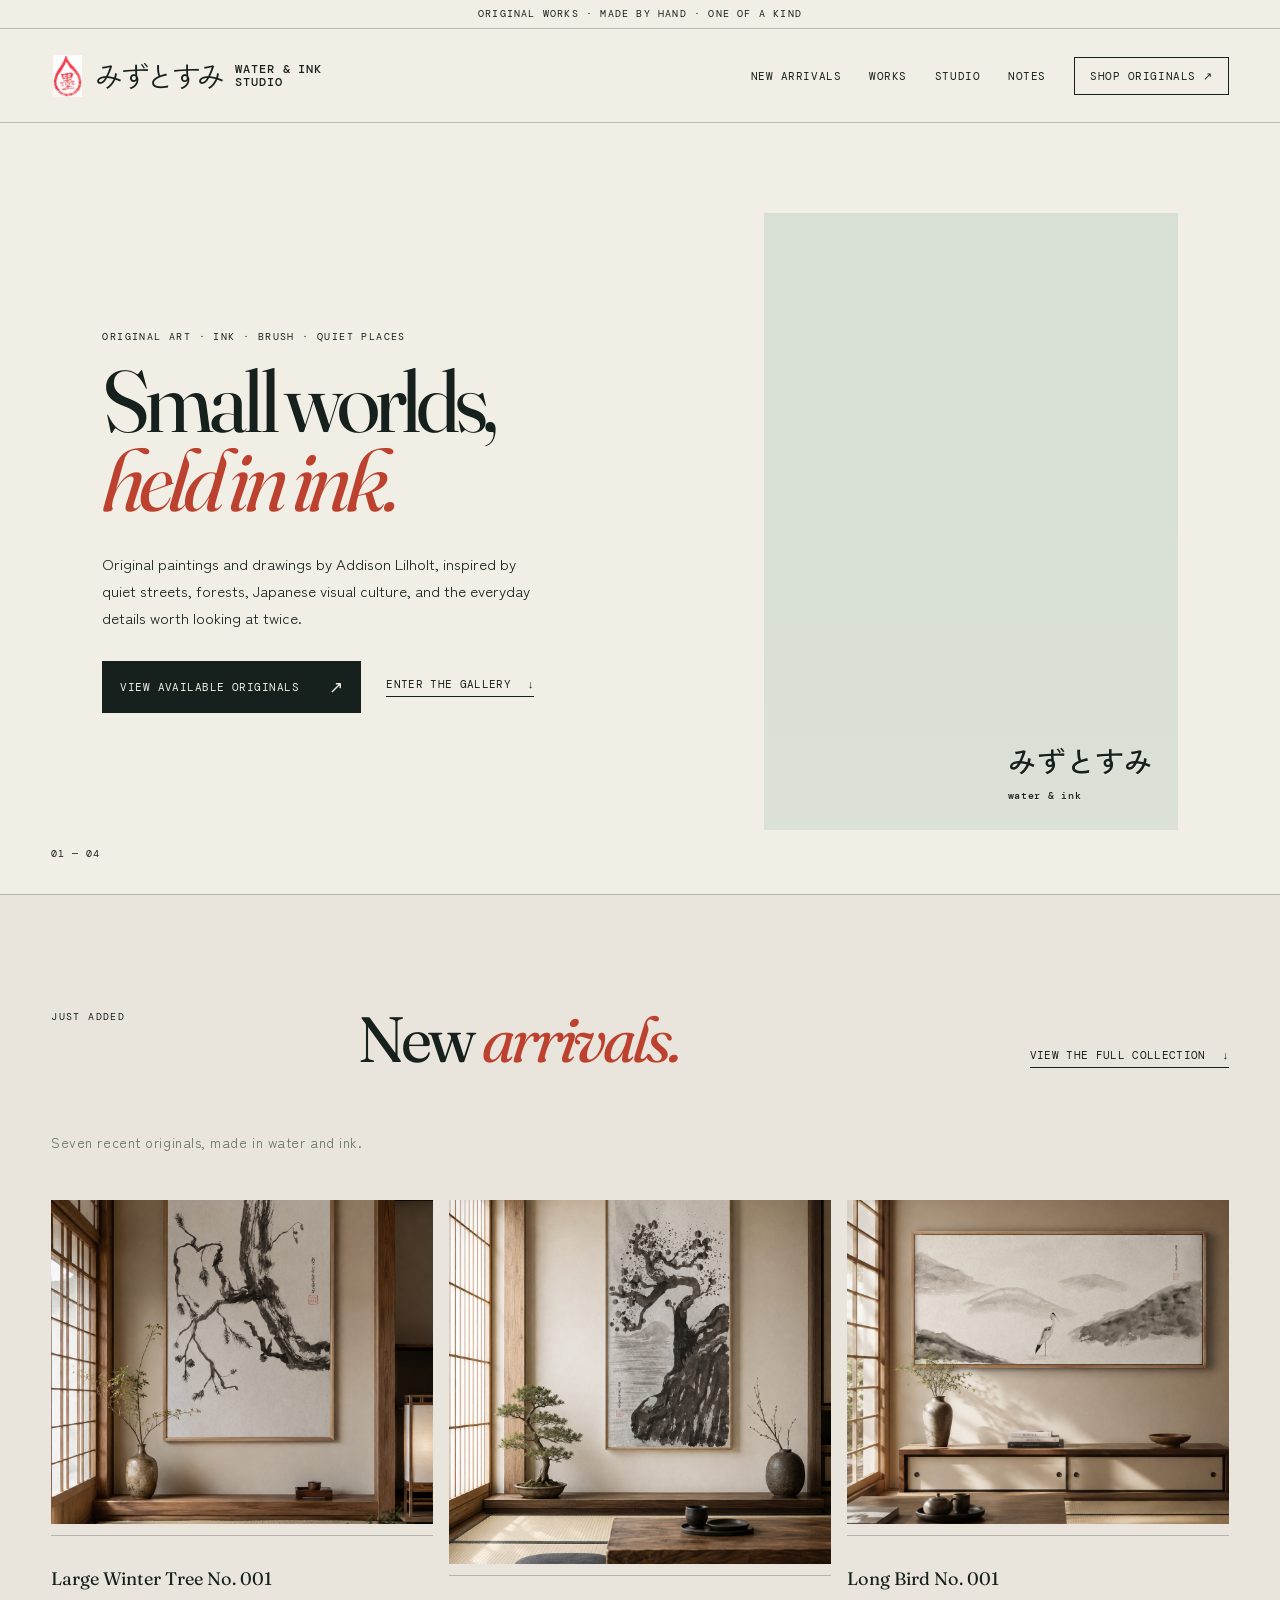
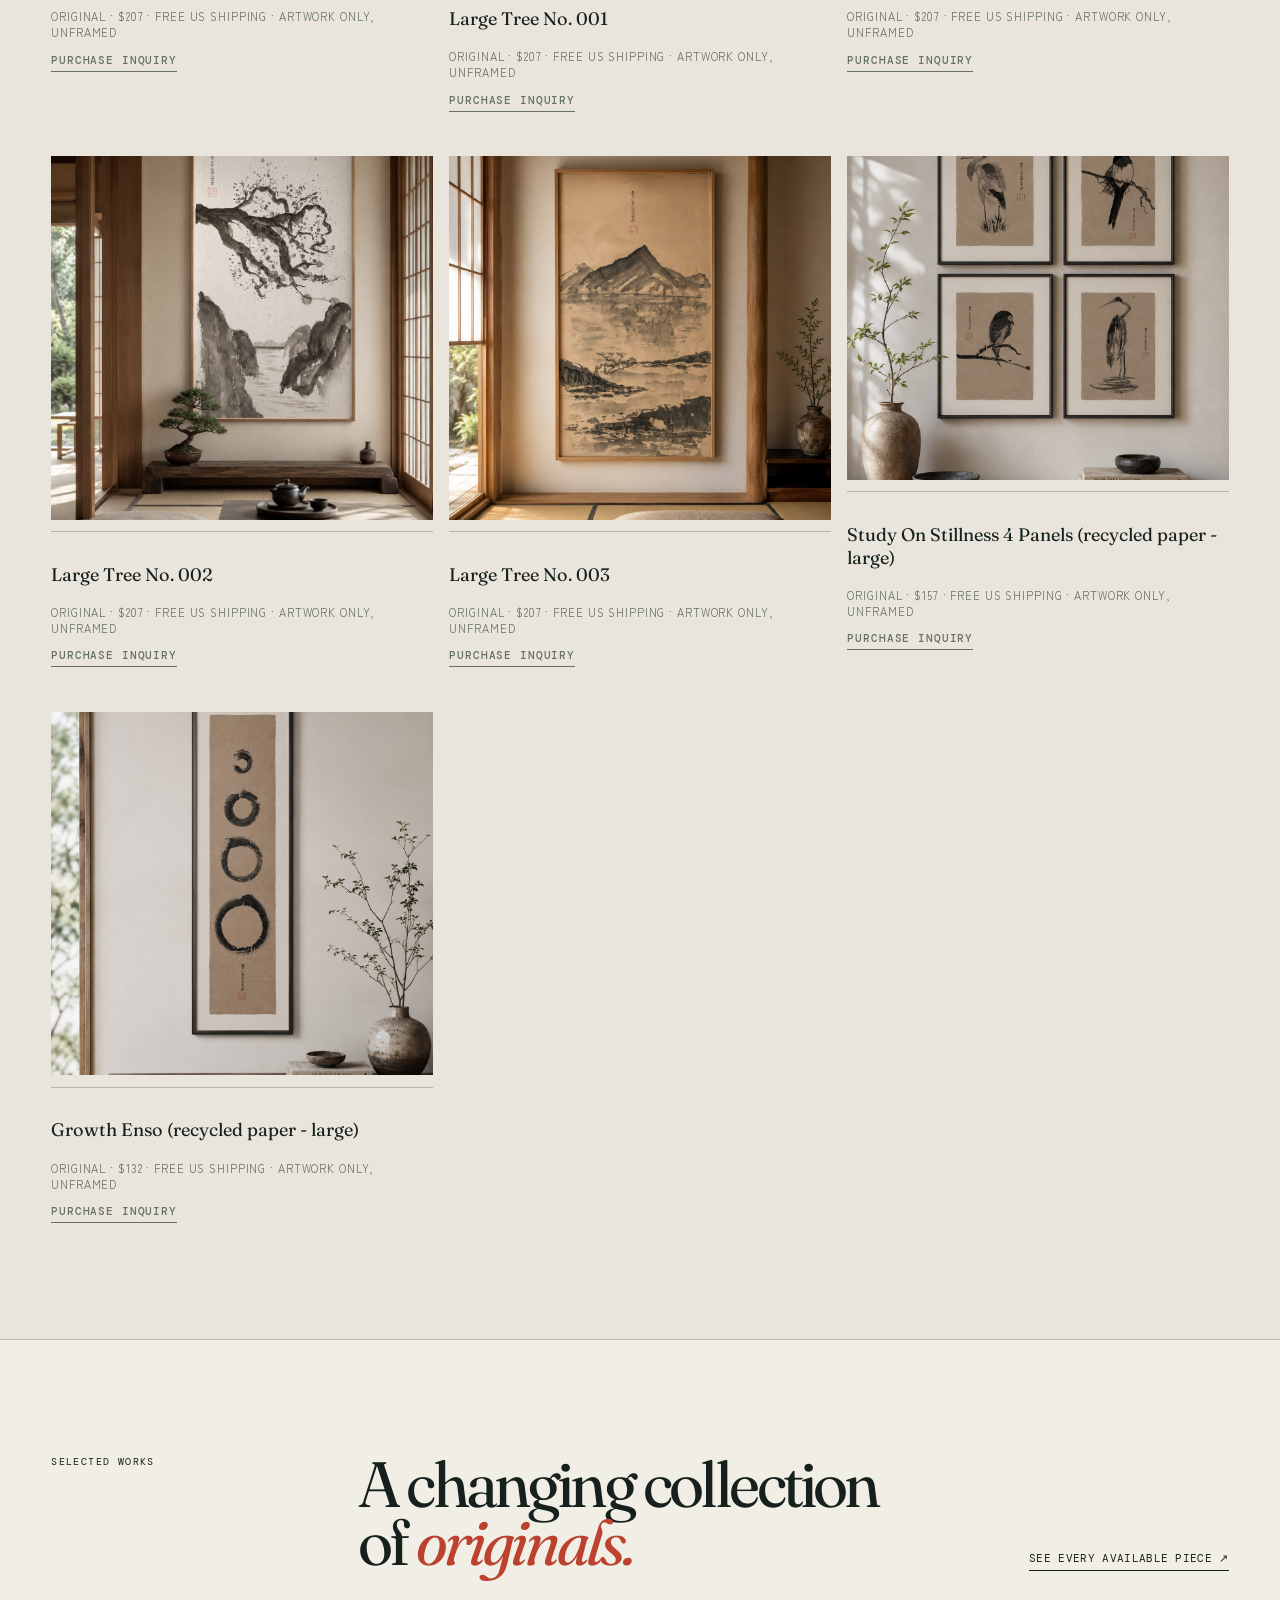
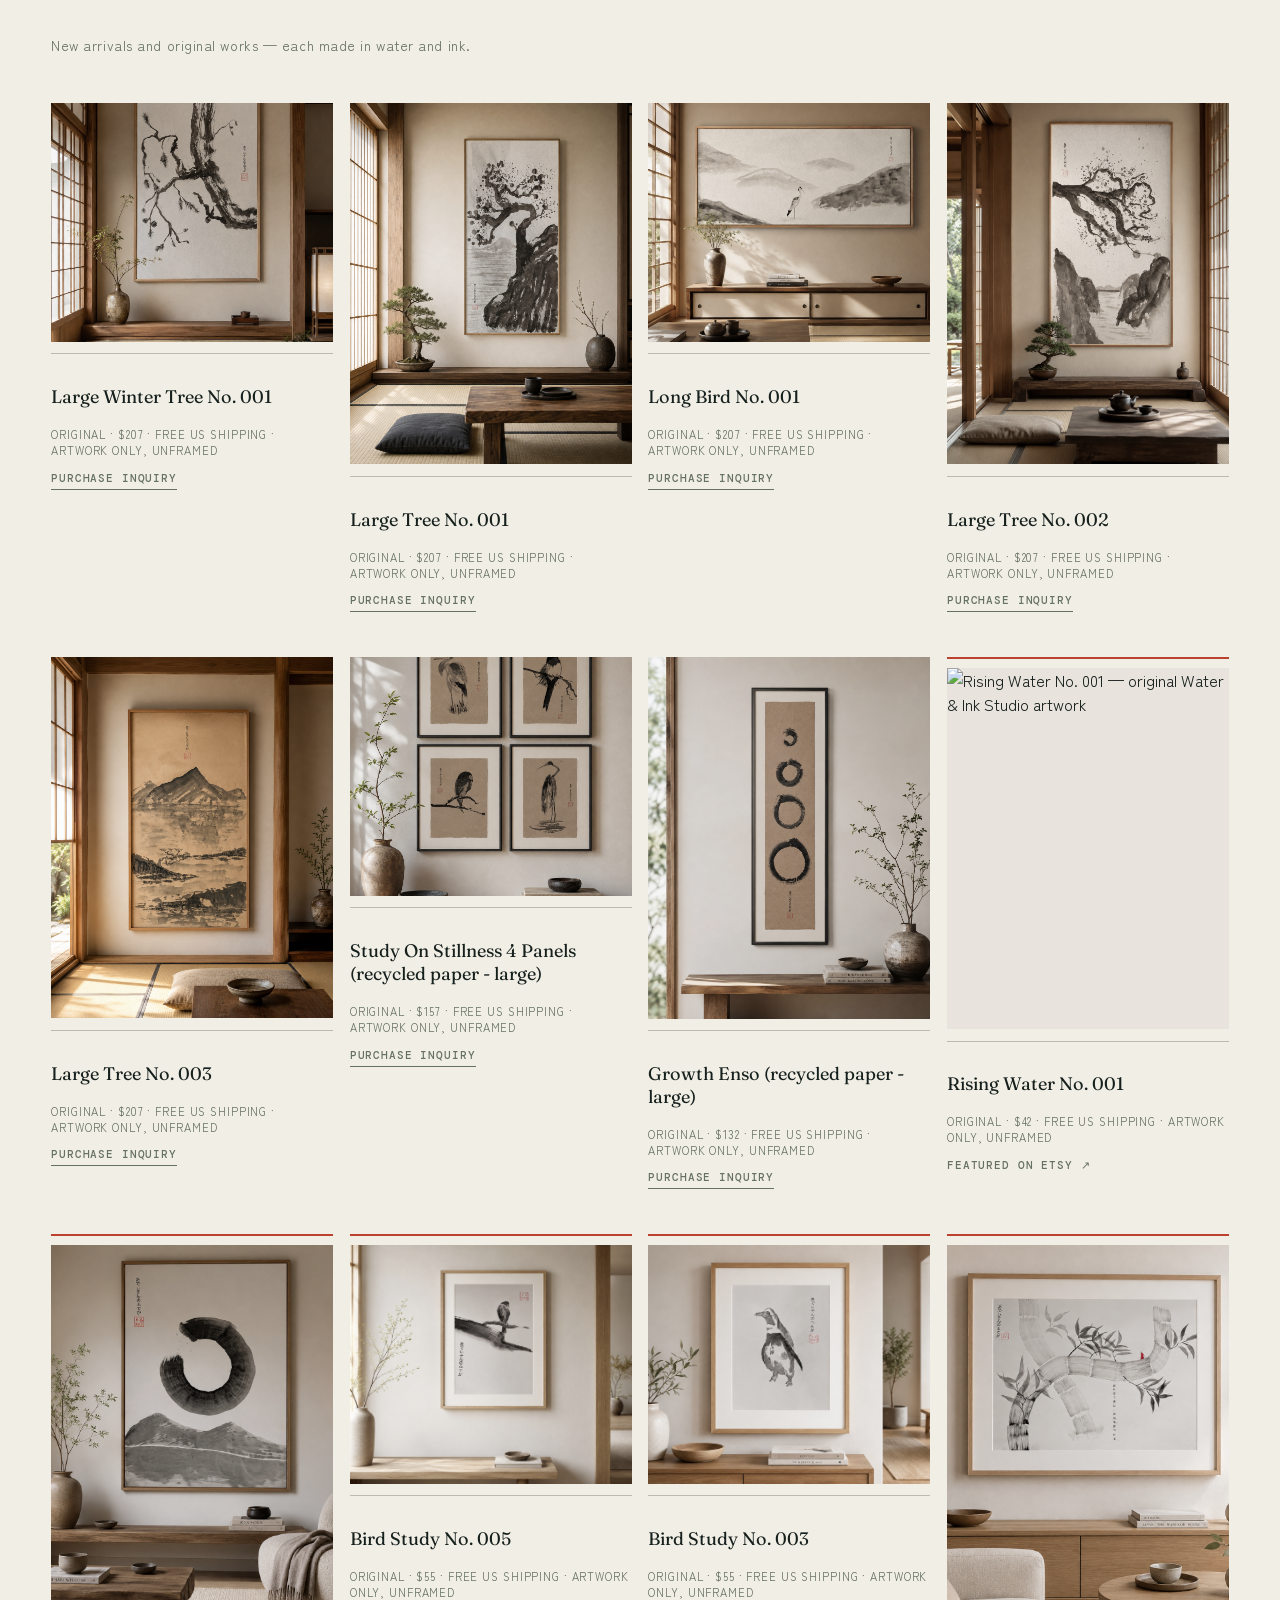
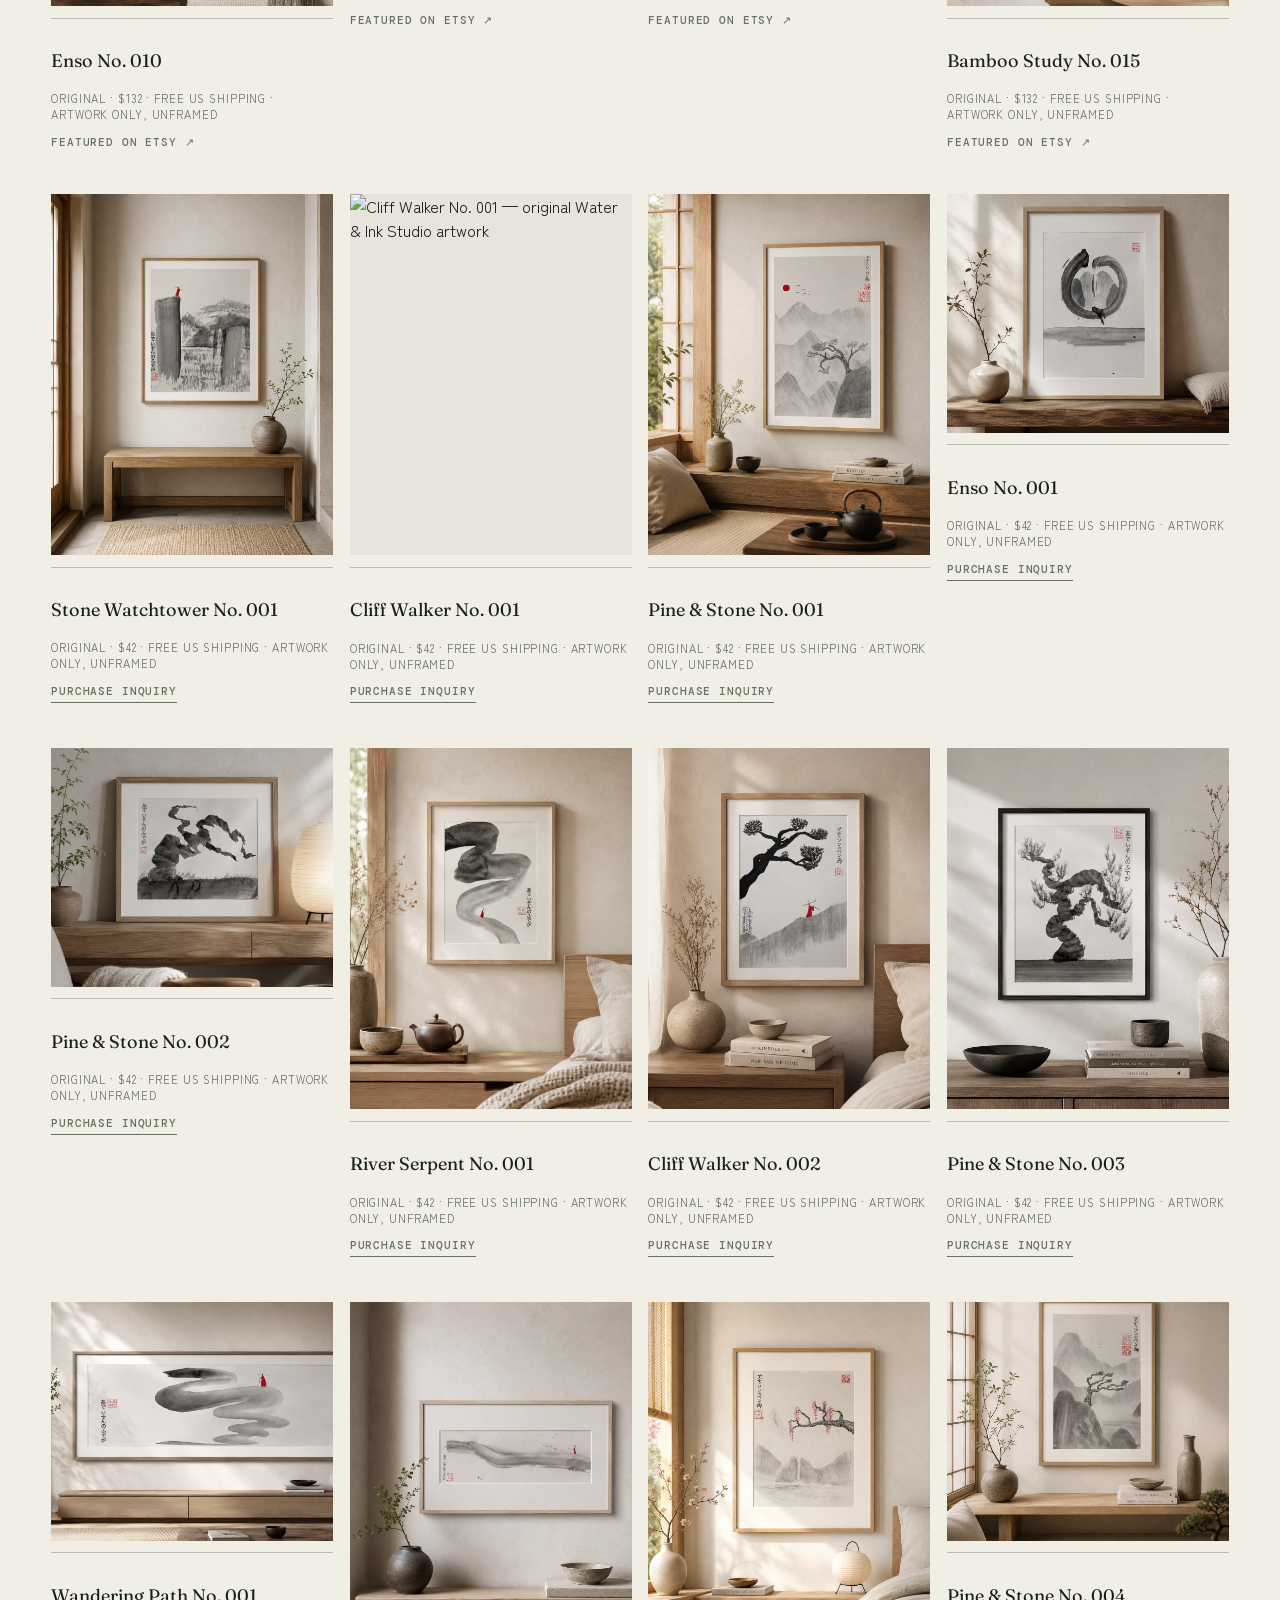
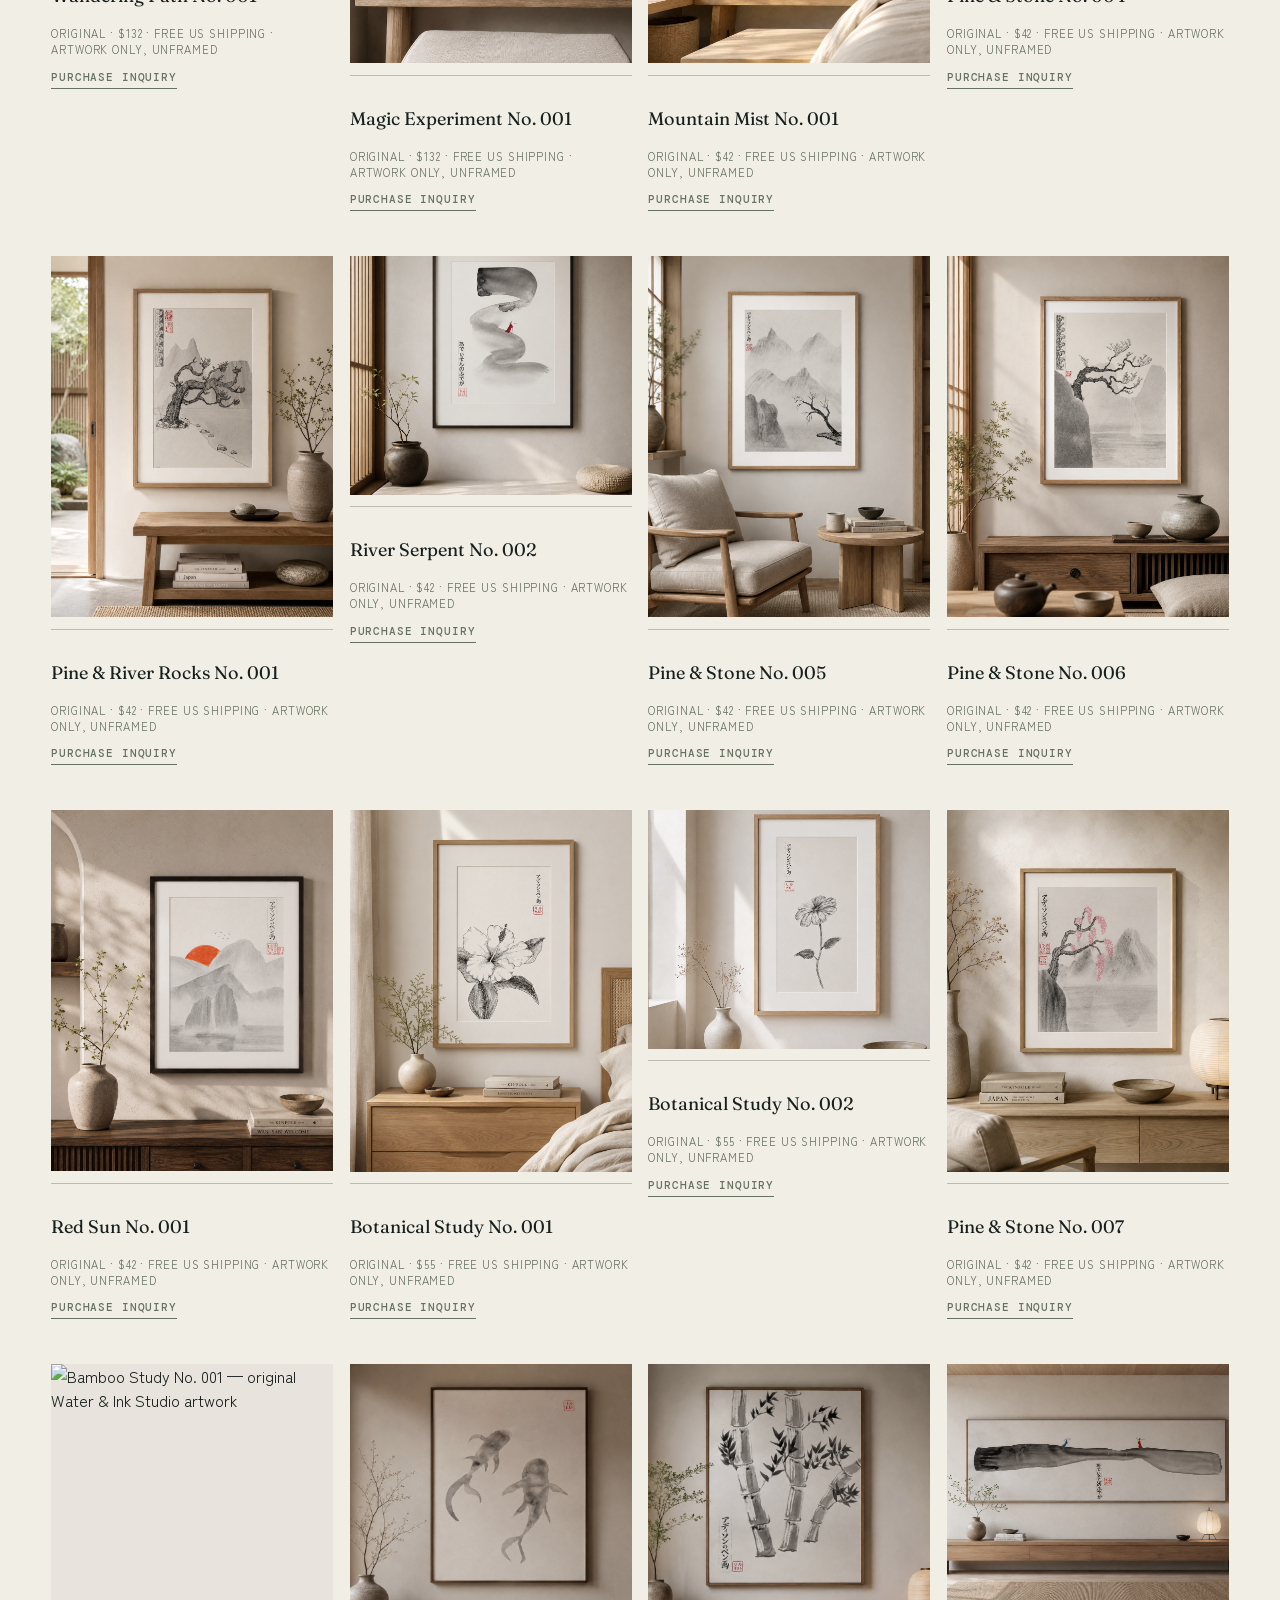
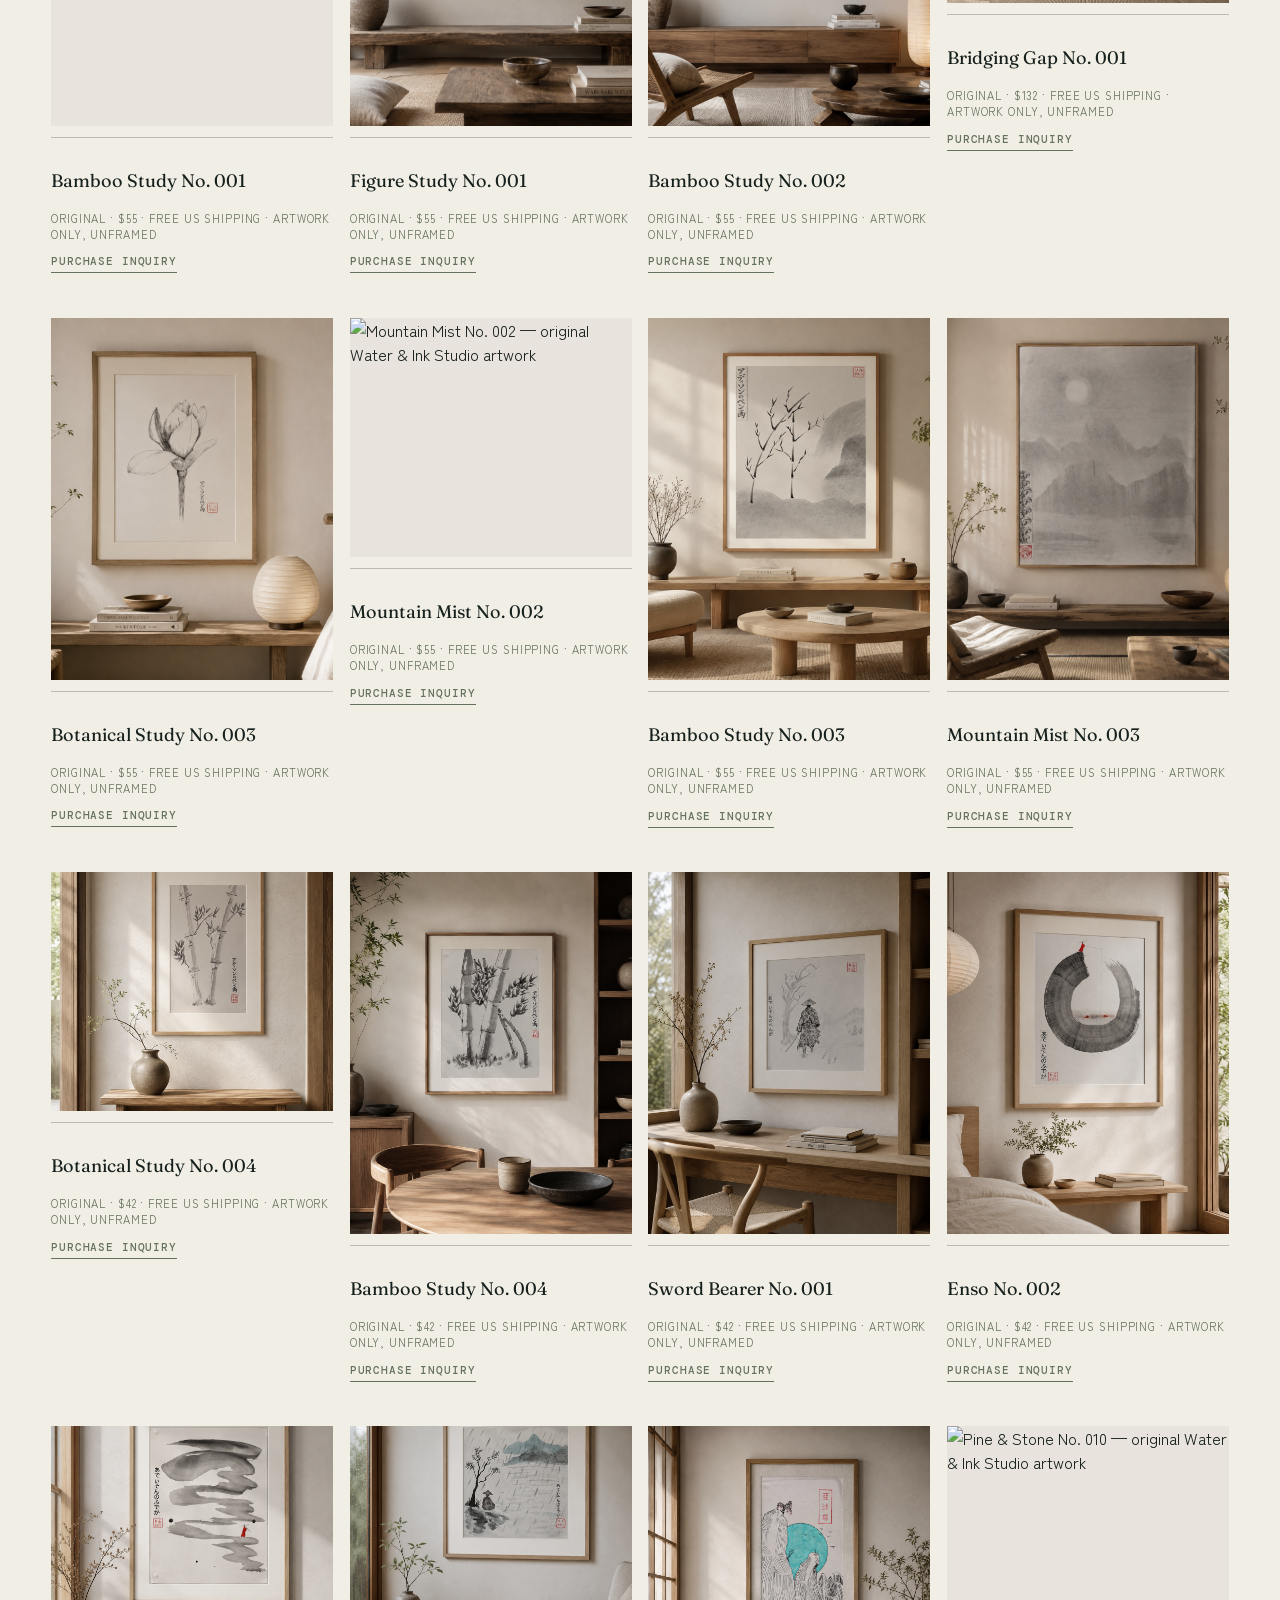
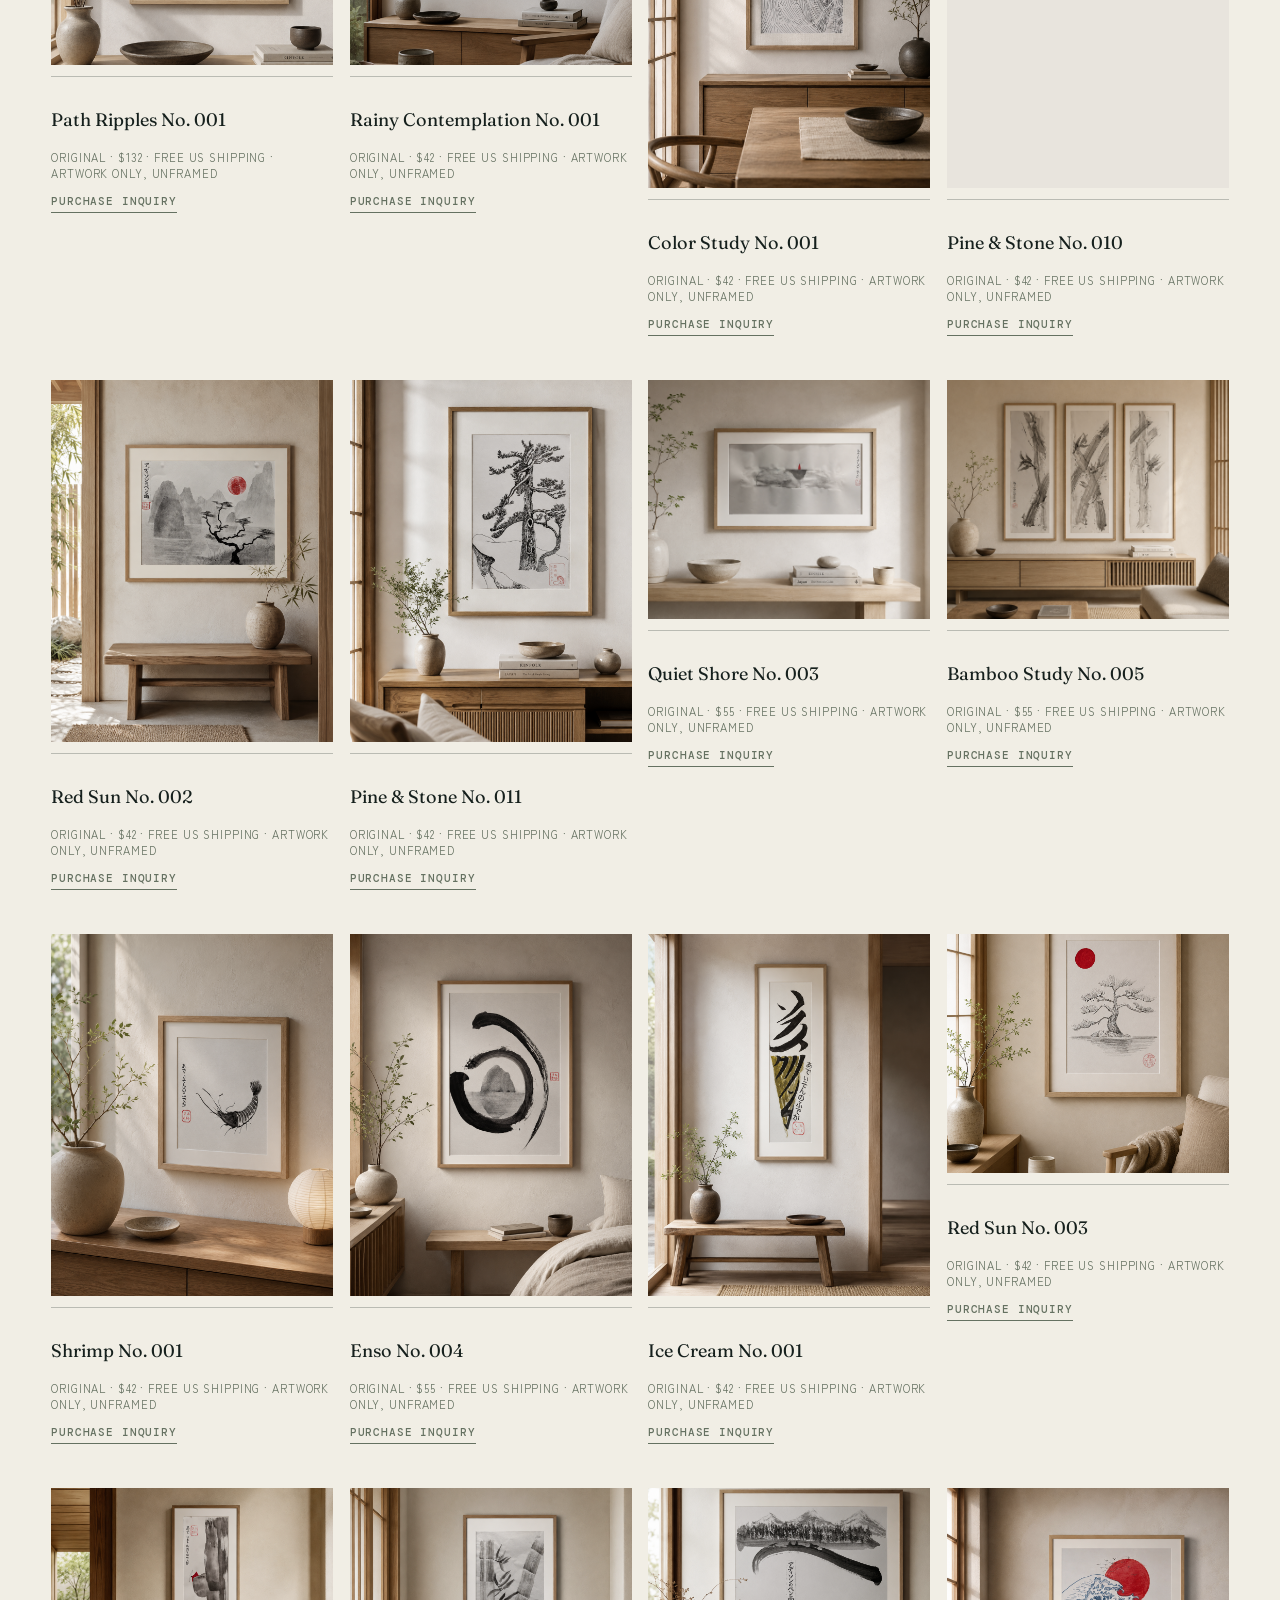
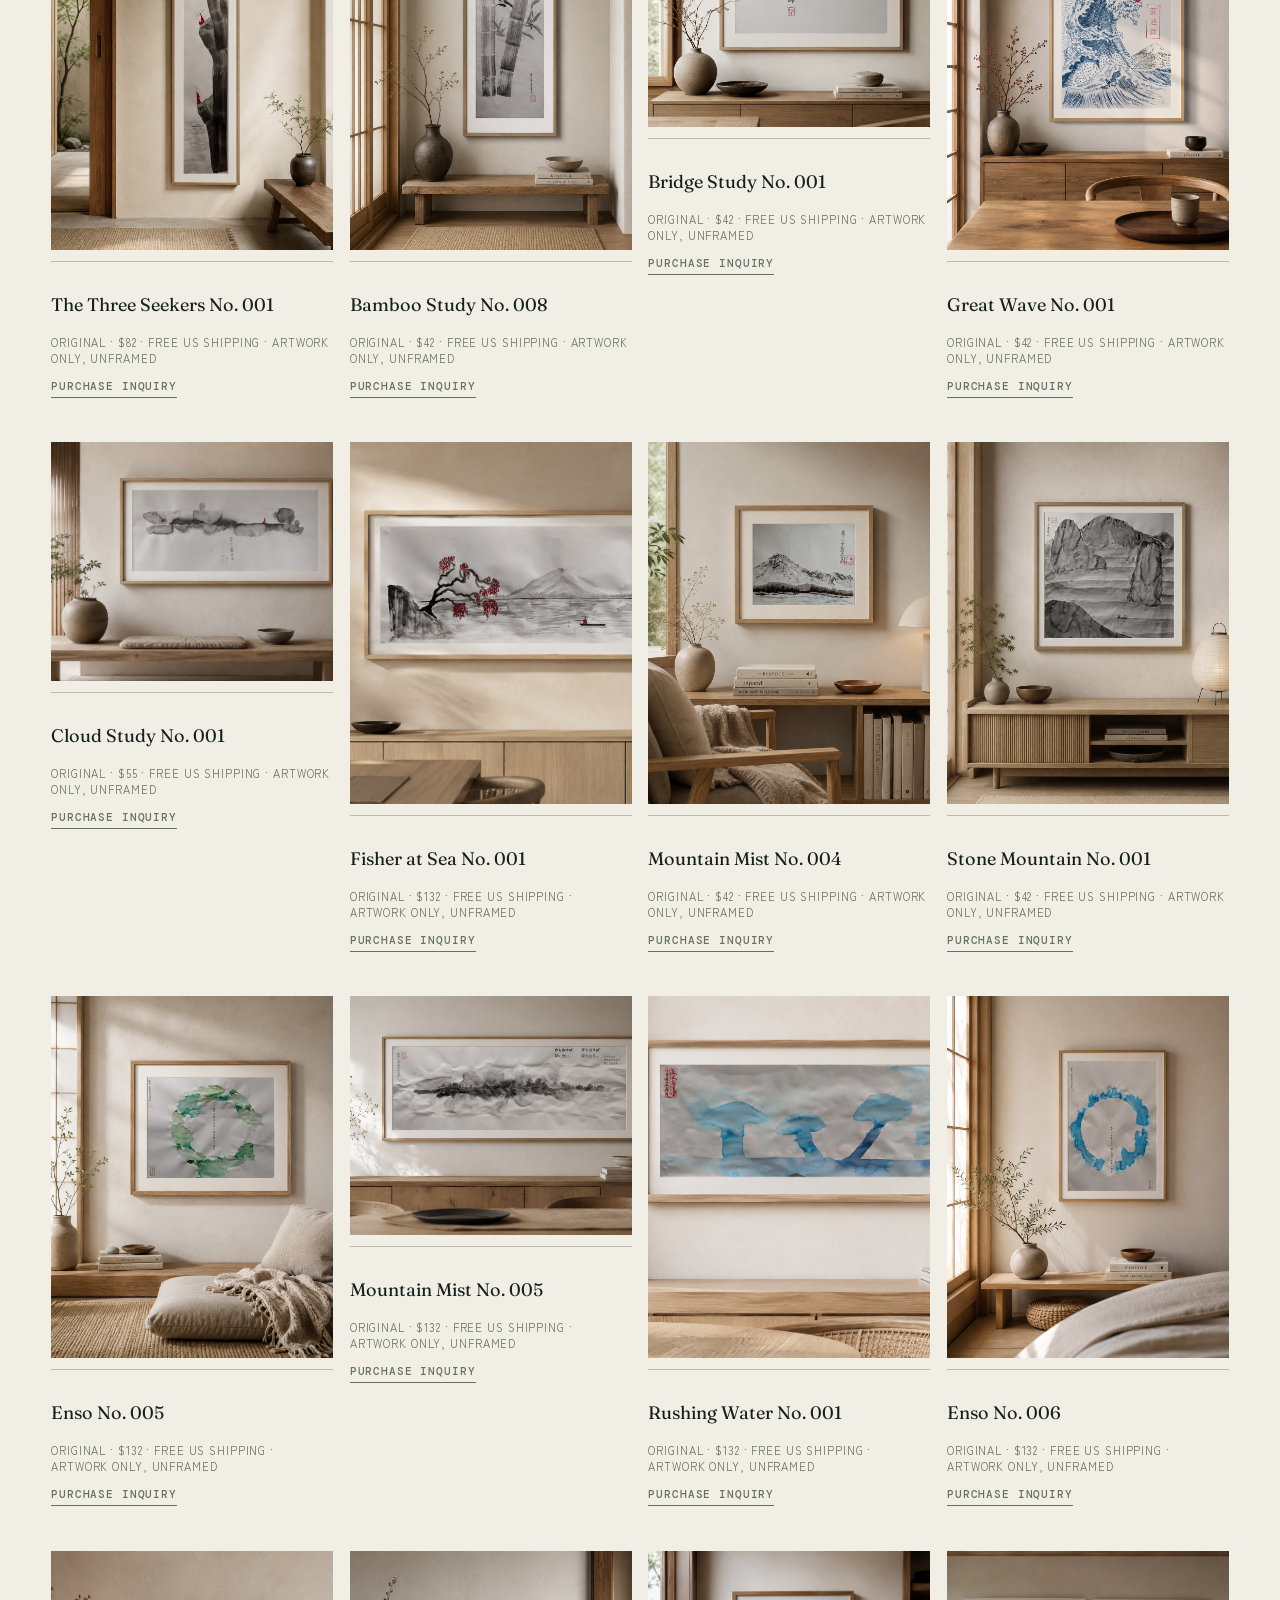
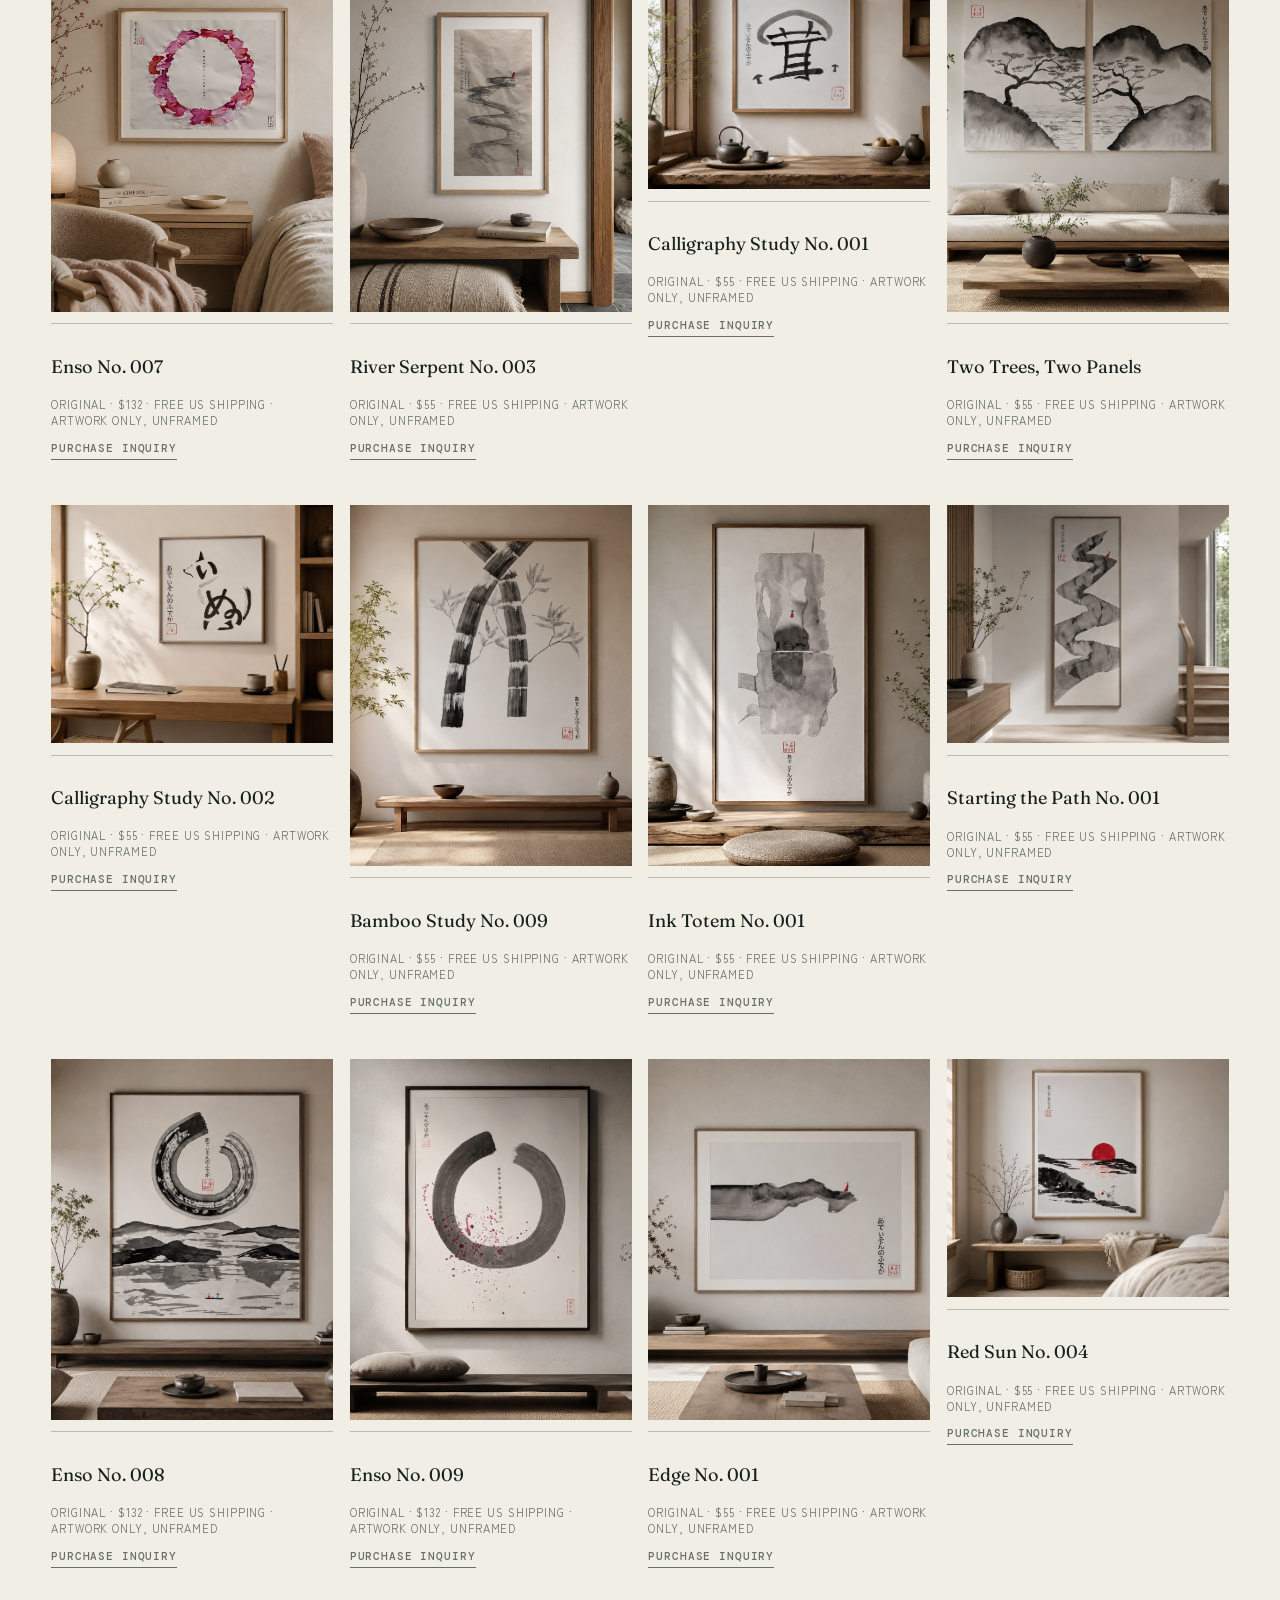
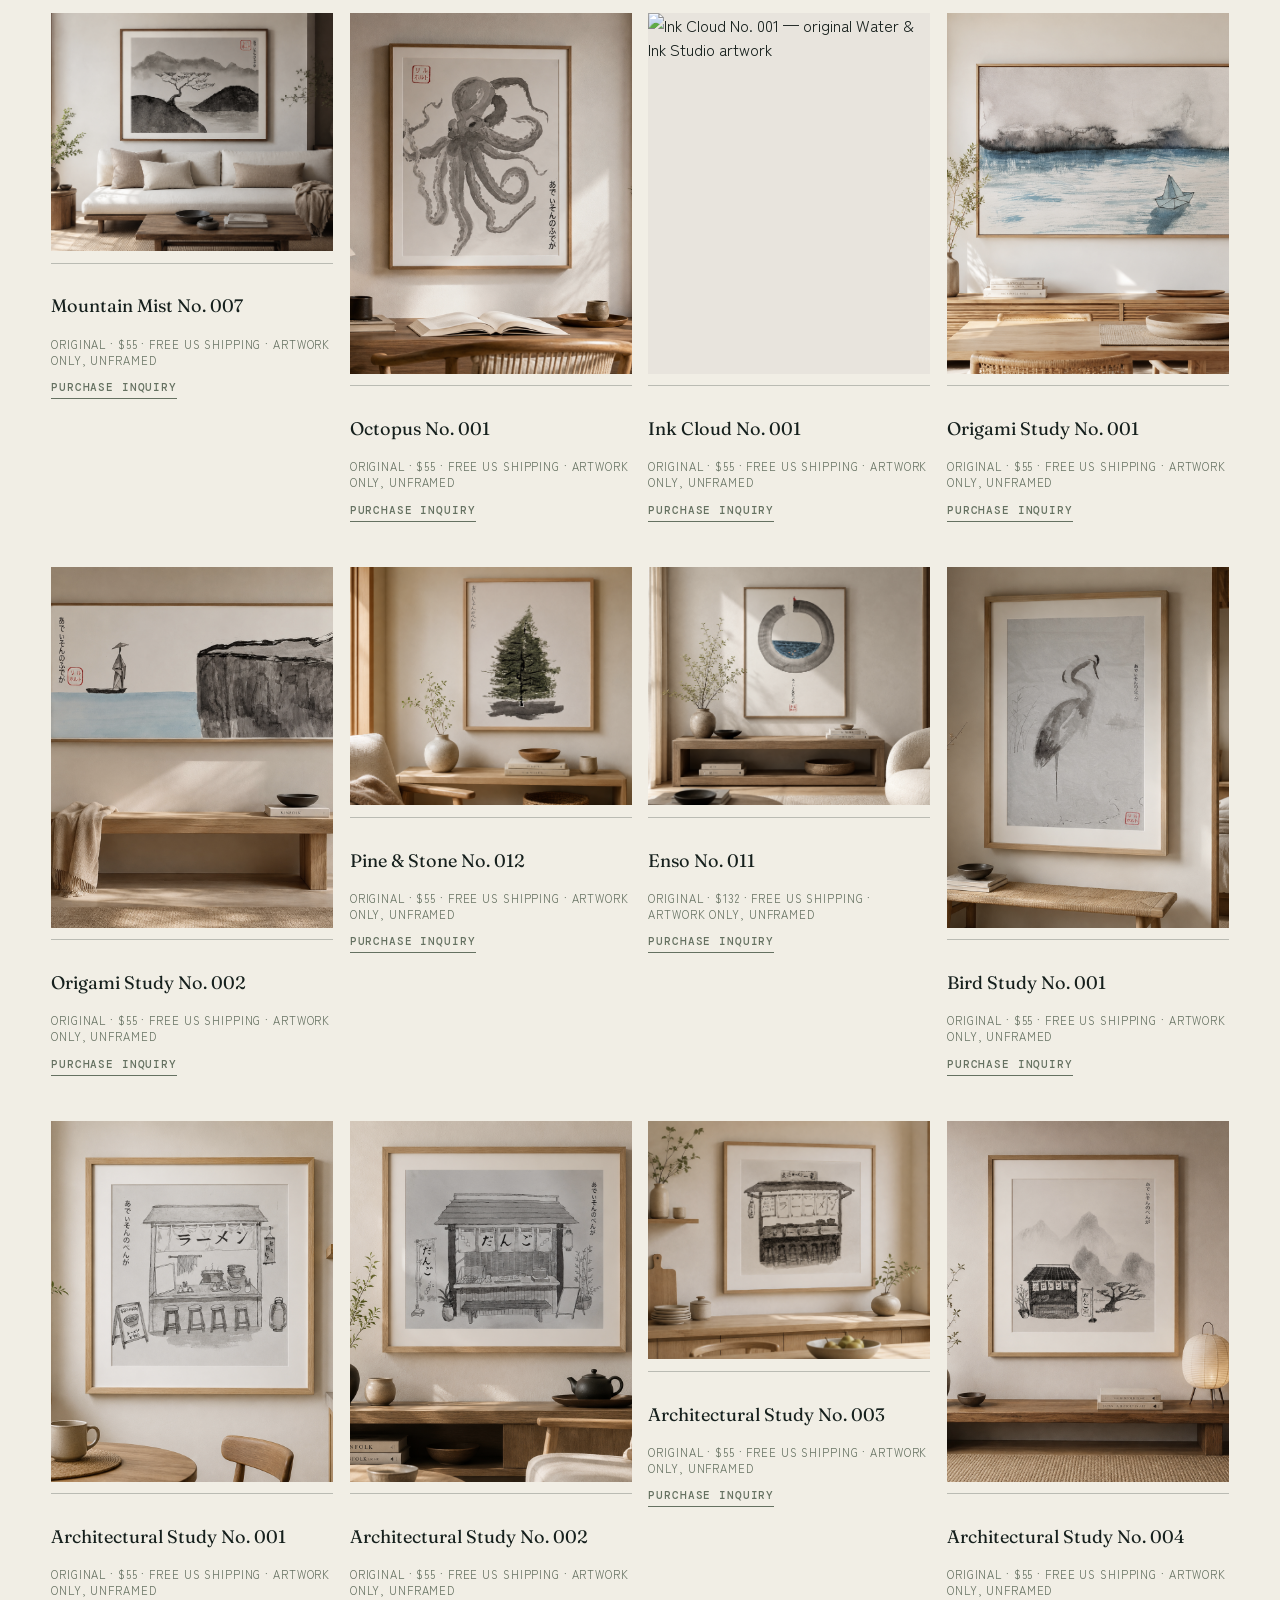
==== index.html @ 98208935 "Animate hero artwork and add header seal" ====
<!doctype html>
<html lang="en">
  <head>
    <meta charset="UTF-8" />
    <meta name="viewport" content="width=device-width, initial-scale=1.0" />
    <meta name="description" content="Water & Ink Studio — original ink, brush, watercolor, and pen artwork by Addison Lilholt. Join Studio Notes for first access to new originals and print drops." />
    <link rel="canonical" href="https://waterandinkstudio.netlify.app/" />
    <meta property="og:type" content="website" />
    <meta property="og:site_name" content="Water & Ink Studio" />
    <meta property="og:title" content="Water & Ink Studio — Small worlds, held in ink." />
    <meta property="og:description" content="Original paintings and drawings by Addison Lilholt. Join Studio Notes for first access to new work." />
    <meta property="og:image" content="https://waterandinkstudio.netlify.app/assets/gallery/water-and-ink-mark.png" />
    <meta property="og:url" content="https://waterandinkstudio.netlify.app/" />
    <meta name="twitter:card" content="summary_large_image" />
    <title>Water & Ink Studio — みずとすみ</title>
    <link rel="preconnect" href="https://fonts.googleapis.com" />
    <link rel="preconnect" href="https://fonts.gstatic.com" crossorigin />
    <link href="https://fonts.googleapis.com/css2?family=DM+Mono:wght@400;500&family=Fraunces:opsz,wght@9..144,400;9..144,500&family=Zen+Kaku+Gothic+New:wght@400;500&display=swap" rel="stylesheet" />
    <link rel="stylesheet" href="styles.css?v=4" />
    <script type="application/ld+json">
      {"@context":"https://schema.org","@type":"VisualArtsOrganization","name":"Water & Ink Studio","url":"https://waterandinkstudio.netlify.app/","description":"Original ink, brush, watercolor, and pen artwork by Addison Lilholt.","sameAs":["https://www.etsy.com/shop/WATERandINKSTUDIOArt","https://chicken-of-the-woods.printify.me"]}
    </script>
  </head>
  <body>
    <div class="topline">Original works · Made by hand · One of a kind</div>
    <header class="site-header">
      <a class="wordmark" href="#top" aria-label="Water & Ink Studio home">
        <img class="wordmark-seal" src="assets/gallery/water-and-ink-seal.png" alt="" />
        <span class="jp" lang="ja">みずとすみ</span>
        <span>WATER &amp; INK<br />STUDIO</span>
      </a>
      <button class="menu-toggle" aria-label="Open menu" aria-expanded="false">Menu</button>
      <nav aria-label="Main navigation">
        <a href="#new-arrivals">New arrivals</a>
        <a href="#works">Works</a>
        <a href="#about">Studio</a>
        <a href="#journal">Notes</a>
        <a class="nav-shop" href="https://www.etsy.com/shop/WATERandINKSTUDIOArt" target="_blank" rel="noreferrer">Shop originals ↗</a>
      </nav>
    </header>

    <main id="top">
      <section class="hero" aria-labelledby="hero-title">
        <div class="hero-copy">
          <p class="eyebrow">Original art · ink · brush · quiet places</p>
          <h1 id="hero-title">Small worlds,<br /><em>held in ink.</em></h1>
          <p class="intro">Original paintings and drawings by Addison Lilholt, inspired by quiet streets, forests, Japanese visual culture, and the everyday details worth looking at twice.</p>
          <div class="actions">
            <a class="button button-dark" href="https://www.etsy.com/shop/WATERandINKSTUDIOArt" target="_blank" rel="noreferrer">View available originals <span>↗</span></a>
            <a class="text-link" href="#works">Enter the gallery <span>↓</span></a>
          </div>
        </div>
        <div class="hero-art" aria-label="Original Water and Ink Studio artwork">
          <img class="hero-slide" src="assets/hero/hero-01.jpg" alt="Blue ink enso original" />
          <img class="hero-slide" src="assets/hero/hero-02.jpg" alt="Black ink enso original" />
          <img class="hero-slide" src="assets/hero/hero-03.jpg" alt="Black brush enso original" />
          <img class="hero-slide" src="assets/hero/hero-04.jpg" alt="Landscape enso original" />
          <img class="hero-slide" src="assets/hero/hero-05.jpg" alt="Blue ink enso original" />
          <img class="hero-slide" src="assets/gallery/water-and-ink-mark.png" alt="Water & Ink Studio red ink mark" />
          <p>みずとすみ<br /><span>water &amp; ink</span></p>
        </div>
        <p class="hero-index">01 — 04</p>
      </section>

      <section class="collection new-arrivals" id="new-arrivals" aria-labelledby="new-arrivals-title">
        <div class="section-heading"><p class="eyebrow">Just added</p><h2 id="new-arrivals-title">New <em>arrivals.</em></h2><a class="text-link" href="#works">View the full collection <span>↓</span></a></div>
        <div class="collection-note"><p>Seven recent originals, made in water and ink.</p></div>
        <div class="collection-grid" id="new-arrivals-grid" aria-label="New arrival artwork collection"></div>
      </section>

      <section class="collection" id="works" aria-labelledby="works-title">
        <div class="section-heading"><p class="eyebrow">Selected works</p><h2 id="works-title">A changing collection<br />of <em>originals.</em></h2><a class="text-link" href="https://www.etsy.com/shop/WATERandINKSTUDIOArt" target="_blank" rel="noreferrer">See every available piece ↗</a></div>
        <div class="collection-note"><p>New arrivals and original works — each made in water and ink.</p></div>
        <div class="collection-grid" id="collection-grid" aria-label="Original artwork collection"></div>
      </section>

      <dialog class="inquiry-dialog" id="inquiry-dialog" aria-labelledby="inquiry-title">
        <form class="inquiry-form" id="inquiry-form">
          <button class="dialog-close" type="button" onclick="this.closest('dialog').close()" aria-label="Close purchase inquiry">×</button>
          <p class="eyebrow">Original artwork</p>
          <h2 id="inquiry-title">Purchase inquiry</h2>
          <p class="inquiry-artwork" id="inquiry-artwork"></p>
          <input name="artwork" type="hidden" />
          <label>Name <input name="name" autocomplete="name" required /></label>
          <label>Email <input name="email" type="email" autocomplete="email" required /></label>
          <label>Message <textarea name="message" rows="5" placeholder="Tell me what you would like to know."></textarea></label>
          <button class="button button-dark" type="submit">Email inquiry <span>↗</span></button>
        </form>
      </dialog>

      <dialog class="artwork-dialog" id="artwork-dialog" aria-labelledby="artwork-preview-title">
        <button class="dialog-close" type="button" onclick="this.closest('dialog').close()" aria-label="Close artwork preview">×</button>
        <div class="artwork-dialog-grid">
          <div><img id="artwork-preview-image" alt="" /><div class="artwork-preview-thumbnails" id="artwork-preview-thumbnails"></div></div>
          <div class="artwork-dialog-copy">
            <p class="eyebrow">Original artwork</p>
            <h2 id="artwork-preview-title"></h2>
            <p id="artwork-preview-description"></p>
            <p class="artwork-preview-price" id="artwork-preview-price"></p>
            <div class="artwork-dialog-actions">
              <a class="button button-dark" id="artwork-preview-buy" href="#" target="_blank" rel="noreferrer" hidden>Buy now <span>↗</span></a>
              <button class="button button-light" id="artwork-preview-inquiry" type="button">Purchase inquiry <span>↗</span></button>
            </div>
          </div>
        </div>
      </dialog>

      <section class="wearables" aria-labelledby="wear-title">
        <div class="wear-art"><img src="assets/gallery/66e319d34bf9596c.jpg" alt="Water and Ink Studio work printed on a shirt" /><div class="shirt"><span>水</span></div><p>WORN<br />WORKS</p></div>
        <div class="wear-copy"><p class="eyebrow">The print shop</p><h2 id="wear-title">Art that<br /><em>comes with you.</em></h2><p>Selected studio works made for shirts and small everyday things. Printed to order through Printify.</p><a class="button button-light" href="https://chicken-of-the-woods.printify.me" target="_blank" rel="noreferrer">Visit the print shop <span>↗</span></a></div>
      </section>

      <section class="about" id="about" aria-labelledby="about-title">
        <p class="eyebrow">About the studio</p>
        <div><h2 id="about-title">Water &amp; Ink Studio is a place for slow-looking, quiet places, and artwork made by hand.</h2><div class="about-bottom"><p>みずとすみ means “water and ink.” The work moves between loose brush painting, fine pen drawing, watercolor, and graphic interpretations of landscapes, storefronts, nature, and everyday objects.</p><p>Uneven ink, dry brush marks, imperfect lines, and open space are not accidents. They are where the work begins.</p></div></div>
      </section>

      <section class="journal" id="journal" aria-labelledby="notes-title">
        <p class="eyebrow">From the studio</p>
        <div class="journal-line">
          <div>
            <h2 id="notes-title">New work, small observations, and notes from the sketchbook.</h2>
            <p class="journal-detail">Studio Notes gives you first look at new originals, occasional print drops, and the quiet details behind the work.</p>
          </div>
          <div class="notes-form">
            <p class="notes-contact">Have a question about a piece, a commission, or the studio? Send a note directly.</p>
            <a class="button button-dark" href="mailto:waterandinkstudio@gmail.com?subject=Water%20%26%20Ink%20Studio%20note">Email the studio <span>↗</span></a>
          </div>
        </div>
      </section>
    </main>

    <footer><div><span class="jp" lang="ja">みずとすみ</span><p>WATER &amp; INK STUDIO</p></div><p>Original art · ink · brush · quiet places</p><p>© <span id="year"></span> Addison Lilholt</p></footer>
    <script src="supabase-config.js"></script>
    <script src="script.js"></script>
    <script type="module" src="catalog.js"></script>
  </body>
</html>
---- styles.css ----
:root { --paper:#f1eee5; --ink:#16201d; --red:#bc422f; --moss:#657161; --line:rgba(22,32,29,.25); }
* { box-sizing:border-box; } html { scroll-behavior:smooth; } body { margin:0; color:var(--ink); background:var(--paper); font-family:"Zen Kaku Gothic New", sans-serif; } a { color:inherit; text-decoration:none; }
.topline { padding:8px 4vw; border-bottom:1px solid var(--line); text-align:center; font:10px/1.2 "DM Mono", monospace; letter-spacing:.12em; text-transform:uppercase; }.site-header { min-height:94px; padding:17px 4vw; display:flex; align-items:center; justify-content:space-between; border-bottom:1px solid var(--line); }.wordmark { display:flex; align-items:center; gap:12px; font:500 12px/1.05 "DM Mono", monospace; letter-spacing:.08em; }.jp { font:400 29px/1 "Zen Kaku Gothic New", sans-serif; letter-spacing:-.12em; }.site-header nav { display:flex; gap:28px; align-items:center; font:11px "DM Mono", monospace; text-transform:uppercase; letter-spacing:.05em; }.site-header nav a:not(.nav-shop):hover, .text-link:hover { opacity:.55; }.nav-shop { padding:11px 15px; border:1px solid var(--ink); }.menu-toggle { display:none; border:0; background:none; font:11px "DM Mono", monospace; text-transform:uppercase; }
.hero { min-height:calc(100vh - 129px); display:grid; grid-template-columns:1.15fr .85fr; padding:7vw 8vw 5vw; gap:8vw; position:relative; overflow:hidden; }.hero-copy { align-self:center; }.eyebrow { margin:0 0 18px; font:10px "DM Mono", monospace; letter-spacing:.14em; text-transform:uppercase; }.hero h1,.section-heading h2,.wear-copy h2,.about h2 { font:400 clamp(3.2rem,6.8vw,7rem)/.91 Fraunces, Georgia, serif; letter-spacing:-.06em; margin:0; }.hero h1 em,.section-heading em,.wear-copy em { font-weight:400; color:var(--red); }.intro { max-width:450px; margin:30px 0; font-size:15px; line-height:1.8; }.actions { display:flex; align-items:center; gap:25px; flex-wrap:wrap; }.button { display:inline-flex; justify-content:space-between; align-items:center; gap:30px; padding:15px 18px; font:11px "DM Mono", monospace; text-transform:uppercase; letter-spacing:.04em; }.button-dark { color:var(--paper); background:var(--ink); }.button-light { border:1px solid var(--ink); }.button span { font-size:17px; }.text-link { border-bottom:1px solid var(--ink); padding-bottom:5px; font:11px "DM Mono", monospace; text-transform:uppercase; letter-spacing:.03em; }.text-link span { margin-left:9px; }.hero-art { min-height:480px; background:#d8dfd5; position:relative; overflow:hidden; }.hero-art .sun { position:absolute; width:142px; height:142px; border-radius:50%; background:var(--red); top:16%; left:46%; }.mountain { position:absolute; bottom:-20px; width:110%; height:38%; background:var(--ink); clip-path:polygon(0 100%,17% 44%,29% 74%,52% 0,70% 60%,80% 35%,100% 100%); }.mountain-two { bottom:-50px; opacity:.75; background:#596658; transform:scaleX(-1); }.stroke { position:absolute; height:16px; background:var(--ink); transform:rotate(-17deg); opacity:.9; }.stroke-one { width:70%; top:19%; left:-8%; }.stroke-two { width:52%; top:31%; left:16%; transform:rotate(23deg); }.hero-art p { position:absolute; z-index:1; bottom:28px; right:25px; margin:0; color:var(--paper); font-size:29px; line-height:.9; }.hero-art p span { font:10px "DM Mono", monospace; letter-spacing:.07em; }.hero-index { position:absolute; bottom:24px; left:4vw; font:10px "DM Mono", monospace; letter-spacing:.1em; }
.collection { padding:9vw 4vw; border-top:1px solid var(--line); }.section-heading { display:grid; grid-template-columns:1fr 2fr 1fr; align-items:end; gap:25px; margin-bottom:5vw; }.section-heading .eyebrow { align-self:start; }.section-heading h2 { font-size:clamp(2.8rem,5vw,5.3rem); }.section-heading .text-link { justify-self:end; }.works-grid { display:grid; grid-template-columns:1.05fr .9fr 1.2fr; gap:2vw; }.art-frame { height:clamp(270px,37vw,560px); position:relative; overflow:hidden; background:#d3d7cc; }.work-tan .art-frame { background:#e1d2b6; }.work-sumi .art-frame { background:#e7e1d7; }.work-meta { padding:15px 2px 6px; display:flex; justify-content:space-between; gap:10px; border-bottom:1px solid var(--line); }.work h3,.work p { margin:0; }.work h3 { font:400 18px Fraunces, Georgia, serif; }.work p { font:10px "DM Mono", monospace; text-transform:uppercase; opacity:.8; padding-top:6px; }.blue-branch { position:absolute; left:50%; top:-10%; width:7px; height:120%; background:var(--ink); transform:rotate(22deg); box-shadow:50px 150px 0 -1px var(--ink),-34px 270px 0 -1px var(--ink); }.red-disc { position:absolute; width:75px; height:75px; border-radius:50%; background:var(--red); top:20%; left:16%; }.kanji { position:absolute; bottom:14%; right:15%; color:#e2e1d7; font-size:130px; font-weight:500; }.tan-sun { position:absolute; top:20%; right:15%; width:96px; height:96px; background:var(--red); border-radius:50%; }.house { position:absolute; left:17%; bottom:19%; width:54%; height:36%; background:var(--ink); clip-path:polygon(0 38%,50% 0,100% 38%,91% 38%,91% 100%,11% 100%,11% 38%); }.fine-lines { position:absolute; width:100%; height:1px; background:var(--ink); left:0; bottom:19%; box-shadow:0 -22px 0 rgba(22,32,29,.4),0 -44px 0 rgba(22,32,29,.3); }.sumi-circle { position:absolute; width:45%; aspect-ratio:1; border:28px solid var(--ink); border-left-color:transparent; border-radius:50%; top:25%; left:26%; transform:rotate(-35deg); }.sumi-mark { position:absolute; width:46%; height:20px; background:var(--ink); bottom:17%; left:6%; transform:rotate(19deg); }.sumi-mark.two { width:37%; left:53%; bottom:28%; transform:rotate(-31deg); }
.wearables { display:grid; grid-template-columns:1fr 1fr; background:var(--ink); color:var(--paper); }.wear-art { position:relative; min-height:560px; background:#aeb5a8; overflow:hidden; }.wear-copy { padding:10vw 9vw; align-self:center; }.wear-copy h2 { font-size:clamp(3rem,5vw,5.5rem); }.wear-copy > p:not(.eyebrow) { max-width:330px; line-height:1.8; margin:28px 0; font-size:14px; }.wear-copy .button { border-color:var(--paper); }.shirt { position:absolute; z-index:1; width:47%; aspect-ratio:.88; left:27%; top:22%; background:#e9e5db; clip-path:polygon(20% 0,35% 10%,65% 10%,80% 0,100% 22%,82% 38%,76% 30%,76% 100%,24% 100%,24% 30%,18% 38%,0 22%); display:grid; place-items:center; }.shirt span { font-size:90px; color:var(--red); }.wear-sun { position:absolute; width:200px; height:200px; border-radius:50%; background:var(--red); top:10%; right:-70px; }.wear-art p { position:absolute; bottom:25px; left:25px; margin:0; font:500 13px/1 "DM Mono", monospace; letter-spacing:.12em; }.about { display:grid; grid-template-columns:1fr 2fr; gap:25px; padding:10vw 10vw 11vw 4vw; }.about h2 { font-size:clamp(2.3rem,4.3vw,4.7rem); max-width:970px; }.about-bottom { display:grid; grid-template-columns:1fr 1fr; gap:5vw; margin-top:9vw; max-width:700px; }.about-bottom p { line-height:1.75; font-size:14px; }.journal { padding:5vw 4vw 6vw; border-top:1px solid var(--line); }.journal-line { display:flex; align-items:end; justify-content:space-between; gap:30px; }.journal-line p { margin:0; font:400 clamp(1.8rem,3vw,3.3rem)/1 Fraunces, Georgia, serif; letter-spacing:-.04em; max-width:620px; }footer { border-top:1px solid var(--line); padding:28px 4vw; display:flex; align-items:center; justify-content:space-between; gap:20px; font:10px "DM Mono", monospace; text-transform:uppercase; letter-spacing:.07em; }footer div { display:flex; align-items:center; gap:12px; }footer .jp { font-size:22px; }footer p { margin:0; }
@media (max-width: 760px) { .topline { font-size:8px; }.site-header { min-height:75px; }.site-header nav { display:none; position:absolute; top:112px; left:0; right:0; z-index:5; padding:25px 4vw; background:var(--paper); border-bottom:1px solid var(--line); flex-direction:column; align-items:flex-start; }.site-header nav.open { display:flex; }.menu-toggle { display:block; }.hero { grid-template-columns:1fr; min-height:auto; padding:17vw 7vw 11vw; gap:50px; }.hero-art { min-height:360px; }.hero-index { display:none; }.section-heading { display:block; }.section-heading h2 { margin:10px 0 25px; }.section-heading .text-link { display:inline-block; }.works-grid { grid-template-columns:1fr; gap:38px; }.art-frame { height:105vw; max-height:500px; }.wearables,.about { grid-template-columns:1fr; }.wear-art { min-height:420px; }.wear-copy { padding:16vw 8vw; }.about { padding:16vw 7vw; }.about-bottom { grid-template-columns:1fr; gap:8px; margin-top:45px; }.journal { padding:14vw 7vw; }.journal-line { display:block; }.journal-line .text-link { display:inline-block; margin-top:27px; }footer { padding:30px 7vw; align-items:flex-start; flex-direction:column; }.work-meta { display:block; }.work p { margin-top:4px; } }

/* Album photography */
.hero-art img { width:100%; height:100%; min-height:480px; display:block; object-fit:cover; filter:saturate(.83) contrast(1.04); }
.hero-art::after { content:""; position:absolute; inset:0; background:linear-gradient(180deg,transparent 45%,rgba(22,32,29,.38)); }
.hero-art::after { background:linear-gradient(180deg,transparent 45%,rgba(241,238,229,.12)); }
.hero-art p { color:var(--ink); font-weight:500; text-shadow:0 1px 0 rgba(241,238,229,.85); }
.hero-art p span { font-weight:500; }
.wordmark-seal { height:42px; object-fit:contain; width:32px; }
.hero-art .hero-slide { background:var(--paper); inset:0; min-height:0; object-fit:contain; opacity:0; position:absolute; animation:hero-fade 48s infinite ease-in-out; }
.hero-art .hero-slide:nth-of-type(1) { animation-delay:0s; }.hero-art .hero-slide:nth-of-type(2) { animation-delay:-8s; }.hero-art .hero-slide:nth-of-type(3) { animation-delay:-16s; }.hero-art .hero-slide:nth-of-type(4) { animation-delay:-24s; }.hero-art .hero-slide:nth-of-type(5) { animation-delay:-32s; }.hero-art .hero-slide:nth-of-type(6) { animation-delay:-40s; }
@keyframes hero-fade { 0% { opacity:0; } 4% { opacity:1; } 13% { opacity:1; } 17% { opacity:0; } 100% { opacity:0; } }
@media (prefers-reduced-motion:reduce) { .hero-art .hero-slide { animation:none; }.hero-art .hero-slide:first-child { opacity:1; } }
.art-frame img { width:100%; height:100%; display:block; object-fit:cover; filter:saturate(.86); transition:transform .5s ease; }
.work:hover .art-frame img { transform:scale(1.035); }
.works-wall { display:grid; grid-template-columns:repeat(6,1fr); gap:9px; margin-top:8vw; }
.works-wall img { width:100%; height:220px; display:block; object-fit:cover; filter:saturate(.8); }
.works-wall img:nth-child(4n) { grid-column:span 2; }.works-wall img:nth-child(4n + 2) { height:300px; }
.wear-art > img { width:100%; height:100%; position:absolute; inset:0; display:block; object-fit:cover; filter:brightness(.7) saturate(.8); }
.wear-art p { z-index:1; }
@media (max-width:760px) { .hero-art img { min-height:360px; }.works-wall { grid-template-columns:repeat(2,1fr); gap:6px; }.works-wall img,.works-wall img:nth-child(4n + 2) { height:170px; }.works-wall img:nth-child(4n) { grid-column:span 2; height:190px; } }

.collection-note { margin:0 0 3rem; color:var(--moss); font-size:.86rem; letter-spacing:.04em; }
.new-arrivals { background:#e9e4dc; }
.new-arrivals .collection-grid { grid-template-columns:repeat(3,minmax(0,1fr)); }
.new-arrivals .collection-work img { aspect-ratio:1.05; }
.collection-grid { display:grid; grid-template-columns:repeat(4,minmax(0,1fr)); gap:2.8rem 1.05rem; }
.collection-work { min-width:0; }
.collection-work a { color:inherit; display:block; text-decoration:none; }
.collection-work button { appearance:none; background:transparent; border:0; color:inherit; cursor:pointer; display:block; font:inherit; padding:0; text-align:left; width:100%; }
.artwork-preview { overflow:hidden; }
.collection-work .collection-shop-link,.collection-work .inquiry-trigger,.collection-sold { color:var(--moss); font:500 .67rem "DM Mono",monospace; letter-spacing:.08em; margin-top:.8rem; text-transform:uppercase; width:auto; }
.collection-work .collection-shop-link + .inquiry-trigger { margin-left:.9rem; }
.collection-work .inquiry-trigger { border-bottom:1px solid var(--moss); padding-bottom:.25rem; }
.collection-sold { color:var(--red); display:inline-block; }
.collection-work-featured { border-top:2px solid var(--red); padding-top:.55rem; }
.collection-work img { aspect-ratio:.78; background:#e9e4dc; display:block; filter:saturate(.86); object-fit:cover; transition:transform .45s ease,filter .45s ease; width:100%; }
.collection-work:nth-child(5n + 1) img,.collection-work:nth-child(7n + 3) img { aspect-ratio:1.18; }
.collection-work:hover img { filter:saturate(1); transform:scale(1.018); }
.collection-work-meta { border-top:1px solid var(--line); margin-top:.7rem; padding-top:.8rem; }
.collection-work h3 { font-family:Fraunces,Georgia,serif; font-size:1.13rem; font-weight:400; }
.collection-work p { color:var(--moss); font-size:.69rem; letter-spacing:.08em; margin:.3rem 0 0; text-transform:uppercase; }
.inquiry-dialog { background:var(--paper); border:1px solid var(--ink); color:var(--ink); max-width:min(92vw,530px); padding:0; width:100%; }
.inquiry-dialog::backdrop { background:rgba(22,32,29,.55); }
.inquiry-form { display:grid; gap:1rem; padding:2rem; position:relative; }
.inquiry-form h2 { font:400 clamp(2.1rem,6vw,3.5rem)/.95 Fraunces,Georgia,serif; letter-spacing:-.05em; margin:0; }
.inquiry-artwork { font:500 .8rem "DM Mono",monospace; letter-spacing:.05em; margin:0 0:.5rem; text-transform:uppercase; }
.inquiry-form label { display:grid; font:500 .7rem "DM Mono",monospace; gap:.45rem; letter-spacing:.08em; text-transform:uppercase; }
.inquiry-form input,.inquiry-form textarea { background:transparent; border:1px solid var(--line); color:var(--ink); font:400 1rem/1.45 Fraunces,Georgia,serif; padding:.7rem; resize:vertical; }
.inquiry-form .button { border:0; cursor:pointer; margin-top:.5rem; width:max-content; }
.dialog-close { background:transparent; border:0; color:var(--ink); cursor:pointer; font-size:2rem; line-height:1; position:absolute; right:1rem; top:1rem; }
.artwork-dialog { background:var(--paper); border:1px solid var(--ink); color:var(--ink); max-width:min(94vw,1080px); padding:0; width:100%; }
.artwork-dialog::backdrop { background:rgba(22,32,29,.7); }
.artwork-dialog-grid { display:grid; grid-template-columns:minmax(0,1.2fr) minmax(260px,.8fr); max-height:88vh; }
.artwork-dialog-grid img { background:#e9e4dc; display:block; height:88vh; max-height:760px; object-fit:contain; width:100%; }
.artwork-preview-thumbnails { display:flex; gap:.45rem; overflow:auto; padding:.6rem; }.artwork-preview-thumbnails button { background:transparent; border:1px solid var(--line); cursor:pointer; padding:0; width:58px; }.artwork-preview-thumbnails img { height:58px; object-fit:cover; width:58px; }
.artwork-dialog-copy { align-self:center; padding:clamp(1.7rem,5vw,4rem); }
.artwork-dialog-copy h2 { font:400 clamp(2.3rem,4.5vw,4.4rem)/.92 Fraunces,Georgia,serif; letter-spacing:-.06em; margin:0; }
.artwork-dialog-copy > p:not(.eyebrow) { font-size:.95rem; line-height:1.75; margin:1.5rem 0; }
.artwork-dialog-copy .artwork-preview-price { font:500 .8rem "DM Mono",monospace; letter-spacing:.07em; text-transform:uppercase; }
.artwork-dialog-actions { align-items:center; display:flex; flex-wrap:wrap; gap:.7rem; }
.artwork-dialog-actions .button-light { background:transparent; border:1px solid var(--ink); color:var(--ink); cursor:pointer; }
@media (max-width:760px) { .collection-grid { grid-template-columns:repeat(2,minmax(0,1fr)); gap:2rem .7rem; }.collection-work:nth-child(5n + 1) img,.collection-work:nth-child(7n + 3) img { aspect-ratio:.78; } }
@media (max-width:760px) { .artwork-dialog-grid { display:block; max-height:90vh; overflow:auto; }.artwork-dialog-grid img { height:auto; max-height:60vh; }.artwork-dialog-copy { padding:2rem 1.4rem; } }
@media (max-width:760px) { .new-arrivals .collection-grid { grid-template-columns:repeat(2,minmax(0,1fr)); }.new-arrivals .collection-work img { aspect-ratio:.78; } }

/* Lead capture */
.journal-line { gap:40px; }
.journal h2 { margin:0; font:400 clamp(1.8rem,3vw,3.3rem)/1 Fraunces, Georgia, serif; letter-spacing:-.04em; max-width:620px; }
.journal-detail { font-size:14px; line-height:1.7; margin:18px 0 0; max-width:530px; }
.notes-form { flex:0 1 440px; }
.notes-contact { font-size:14px; line-height:1.7; margin:0 0 1.2rem; max-width:360px; }
.notes-form .button { border:0; cursor:pointer; white-space:nowrap; }
@media (max-width:760px) { .notes-form { margin-top:30px; }.notes-form .button { justify-content:space-between; width:100%; } }

/* Private studio uploader */
.studio-page { min-height:100vh; padding:6vw 4vw 10vw; }
.studio-shell { margin:0 auto; max-width:880px; }
.studio-header { align-items:center; border-bottom:1px solid var(--line); display:flex; justify-content:space-between; margin-bottom:5vw; padding-bottom:1.3rem; }
.studio-header-actions { align-items:center; display:flex; gap:1.2rem; }
.studio-header h1 { font:400 clamp(2.7rem,6vw,5.5rem)/.9 Fraunces,Georgia,serif; letter-spacing:-.06em; margin:0; }
.studio-panel { border:1px solid var(--line); padding:clamp(1.3rem,4vw,3rem); }
.studio-panel h2 { font:400 clamp(2rem,4vw,3rem)/1 Fraunces,Georgia,serif; letter-spacing:-.05em; margin:0 0:1rem; }
.studio-panel > p { line-height:1.7; max-width:580px; }
.studio-form { display:grid; gap:1.25rem; margin-top:2rem; }
.studio-form label { display:grid; font:500 .7rem "DM Mono",monospace; gap:.45rem; letter-spacing:.08em; text-transform:uppercase; }
.studio-form input,.studio-form textarea,.studio-form select { background:transparent; border:1px solid var(--line); color:var(--ink); font:400 1rem/1.45 Fraunces,Georgia,serif; padding:.8rem; width:100%; }
.studio-form textarea { min-height:130px; resize:vertical; }
.studio-form .checkbox { align-items:center; display:flex; gap:.7rem; font-size:.75rem; }
.studio-form .checkbox input { accent-color:var(--red); height:1.1rem; width:1.1rem; }
.studio-status { font:400 .8rem/1.5 "DM Mono",monospace; min-height:1.5rem; }
.studio-status.error { color:#9f261d; }.studio-status.success { color:#3d6249; }
.studio-artwork-list { display:grid; gap:.8rem; margin-top:1.8rem; }
.studio-catalog-manager { display:grid; gap:1.5rem; grid-template-columns:minmax(220px,.75fr) minmax(0,1.25fr); margin-top:1.8rem; }
.studio-catalog-select { align-self:start; display:grid; font:500 .7rem "DM Mono",monospace; gap:.45rem; letter-spacing:.08em; text-transform:uppercase; }
.studio-catalog-select select { background:transparent; border:1px solid var(--line); color:var(--ink); font:400 1rem Fraunces,Georgia,serif; padding:.8rem; width:100%; }
.studio-editor { border-left:1px solid var(--line); margin-top:0; padding-left:1.5rem; }.studio-editor h3 { font:400 1.8rem Fraunces,Georgia,serif; margin:0; }
.studio-price-editor { align-items:center; border-top:1px solid var(--line); display:grid; gap:.7rem; grid-template-columns:1.6fr 1.4fr .8fr auto; padding-top:.85rem; }
.studio-price-editor strong { font:400 1.15rem Fraunces,Georgia,serif; }.studio-price-editor span { color:var(--moss); font-size:.8rem; }
.studio-price-editor input { background:transparent; border:1px solid var(--line); color:var(--ink); font:400 1rem Fraunces,Georgia,serif; padding:.55rem; width:100%; }
.studio-price-editor .button { padding:.65rem .8rem; white-space:nowrap; }
.studio-signout { background:transparent; border:0; border-bottom:1px solid var(--ink); color:var(--ink); cursor:pointer; font:11px "DM Mono",monospace; padding:0 0 5px; text-transform:uppercase; }
.store-note { color:var(--moss); font-size:.86rem; line-height:1.65; max-width:650px; }
@media (max-width:760px) { .studio-page { padding:10vw 6vw; }.studio-header { align-items:flex-start; flex-direction:column; gap:1.25rem; }.studio-panel { padding:1.4rem; } }
@media (max-width:760px) { .studio-price-editor { align-items:start; grid-template-columns:1fr 1fr; }.studio-price-editor strong { grid-column:span 2; }.studio-price-editor .button { justify-content:center; } }
@media (max-width:760px) { .studio-catalog-manager { grid-template-columns:1fr; }.studio-editor { border-left:0; border-top:1px solid var(--line); padding-left:0; padding-top:1.5rem; } }
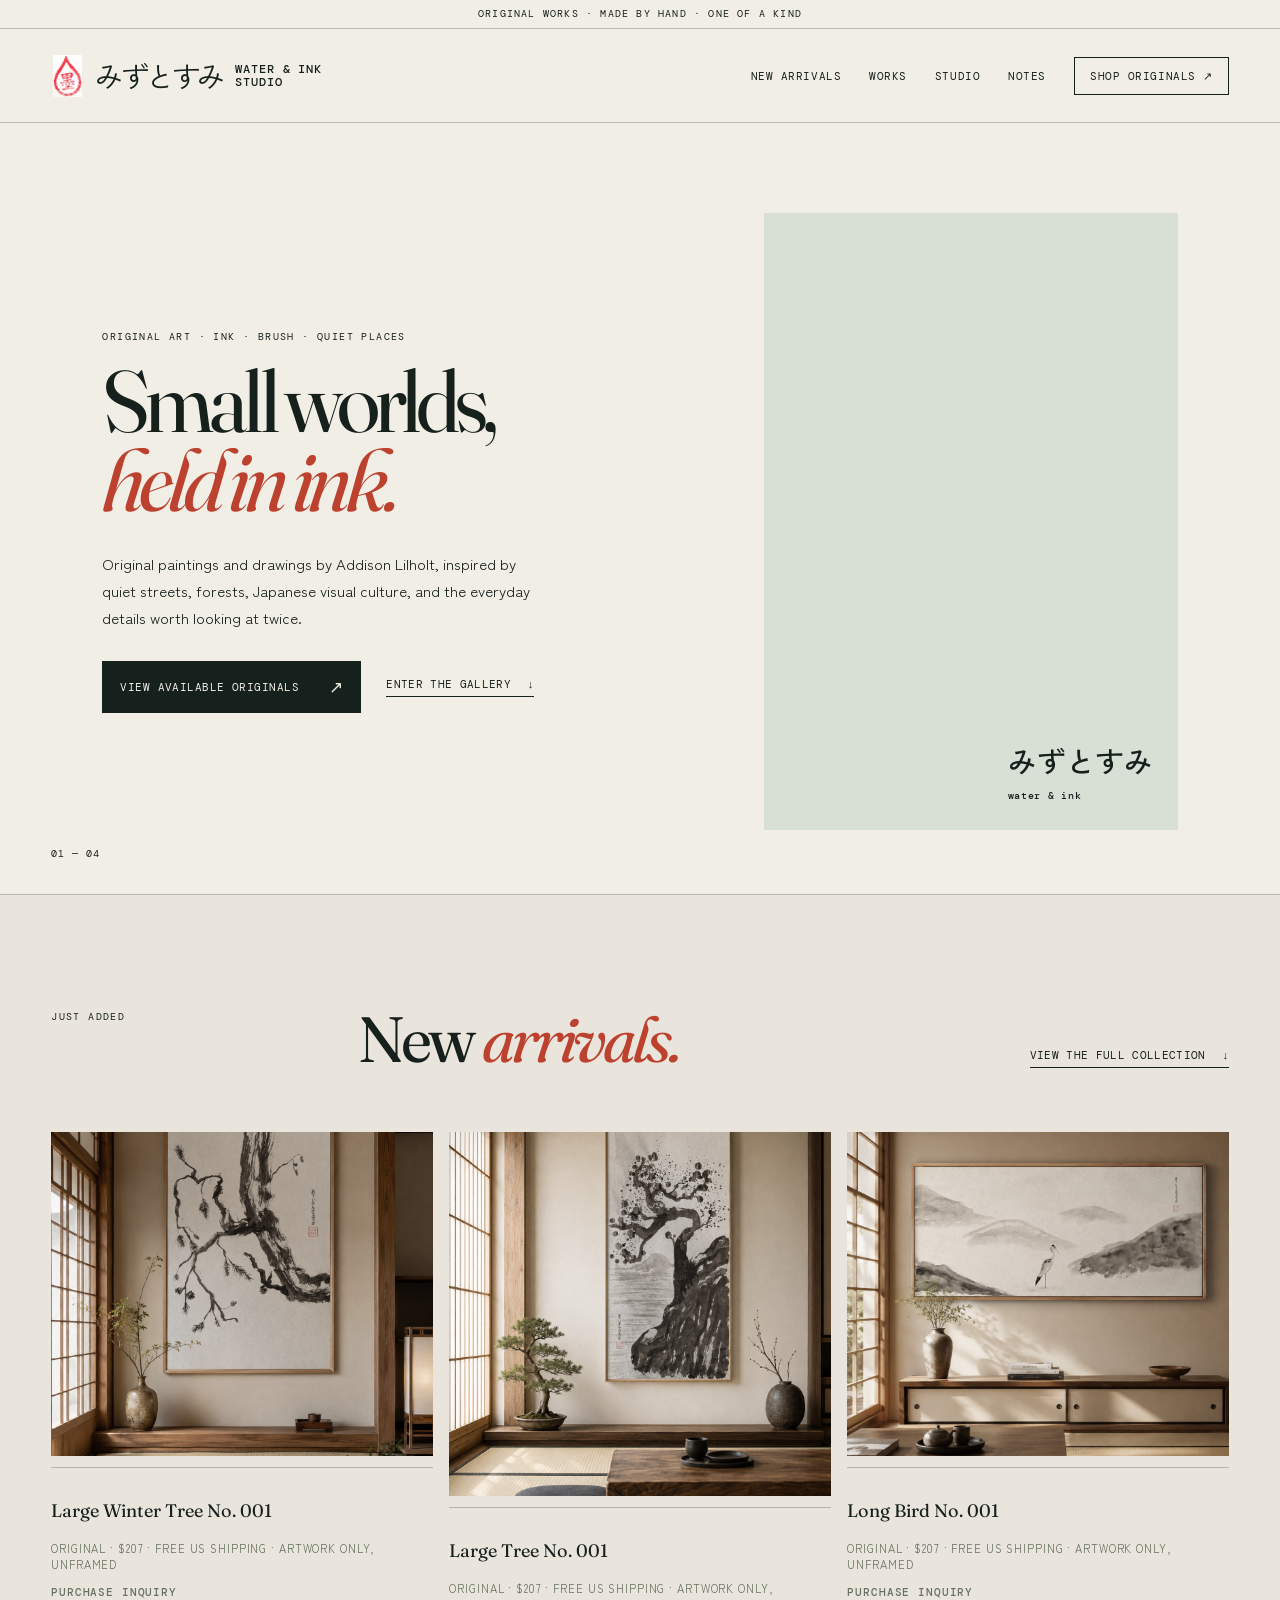
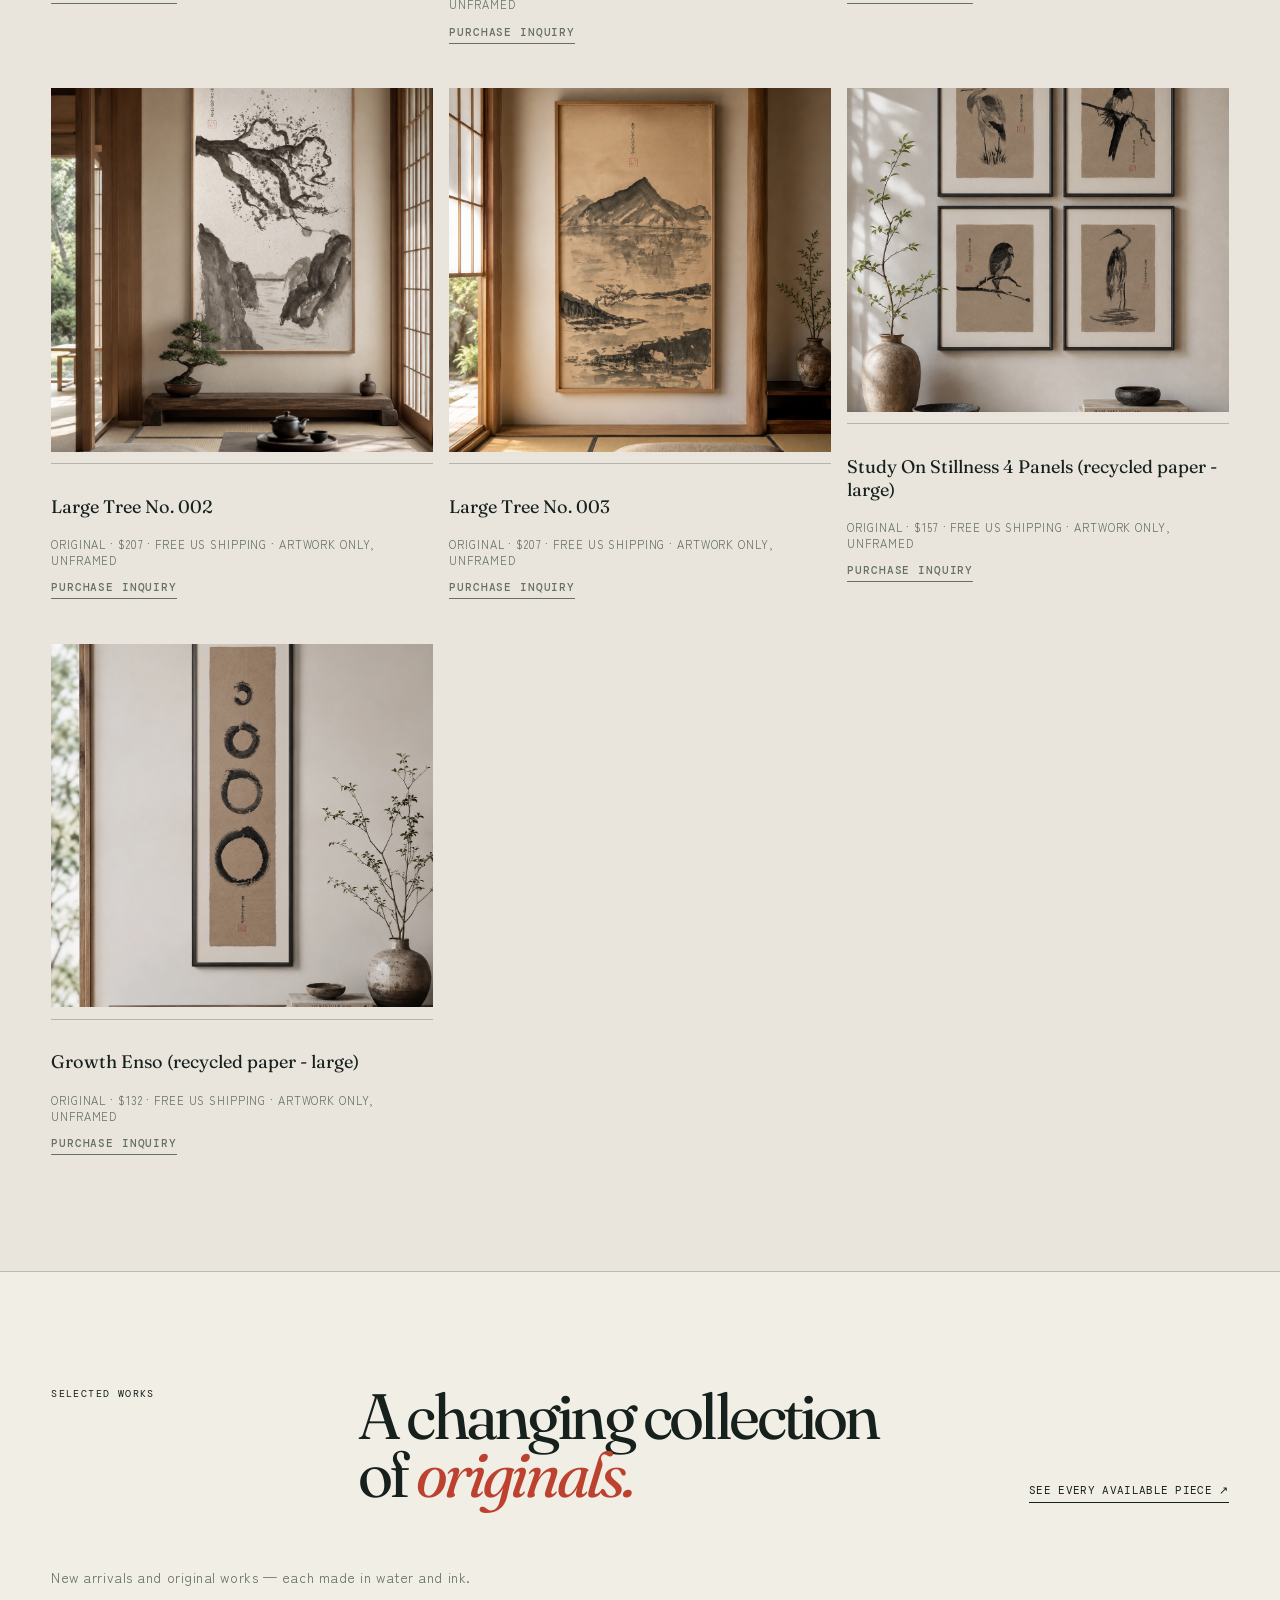
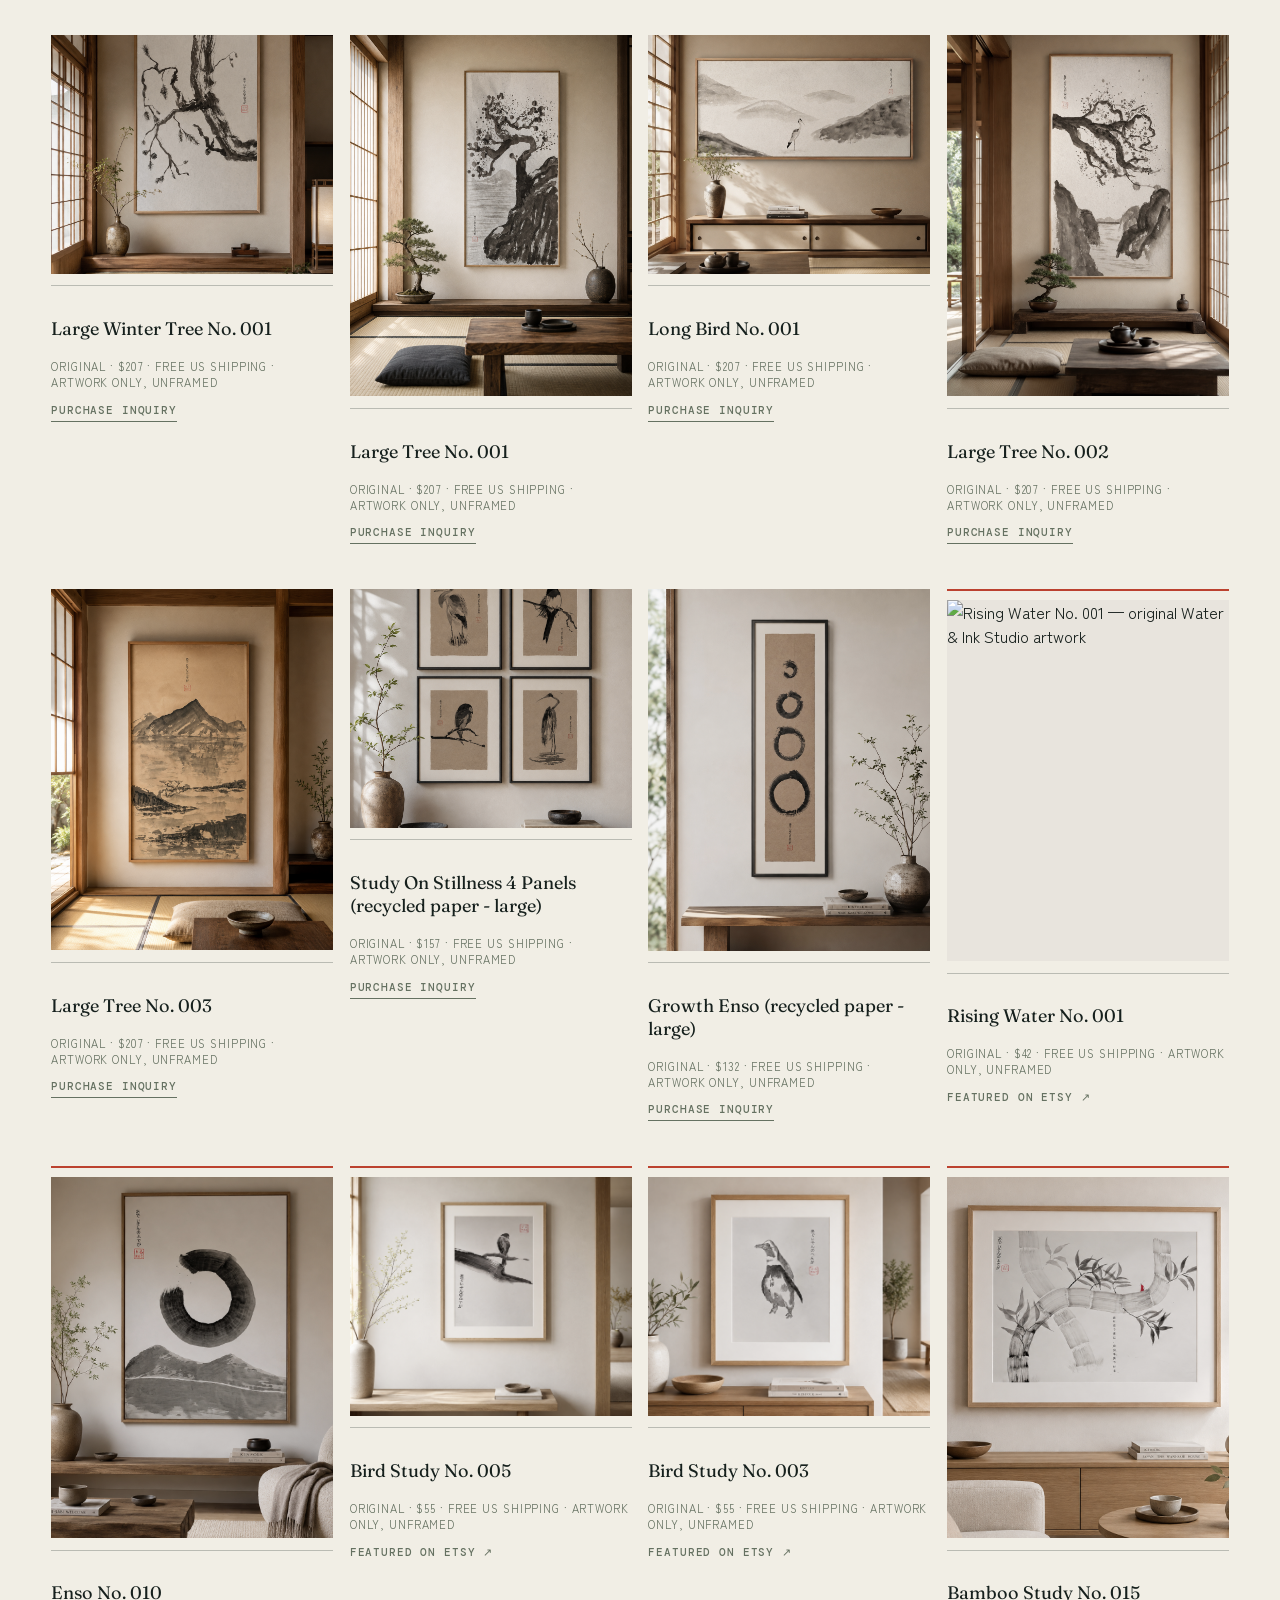
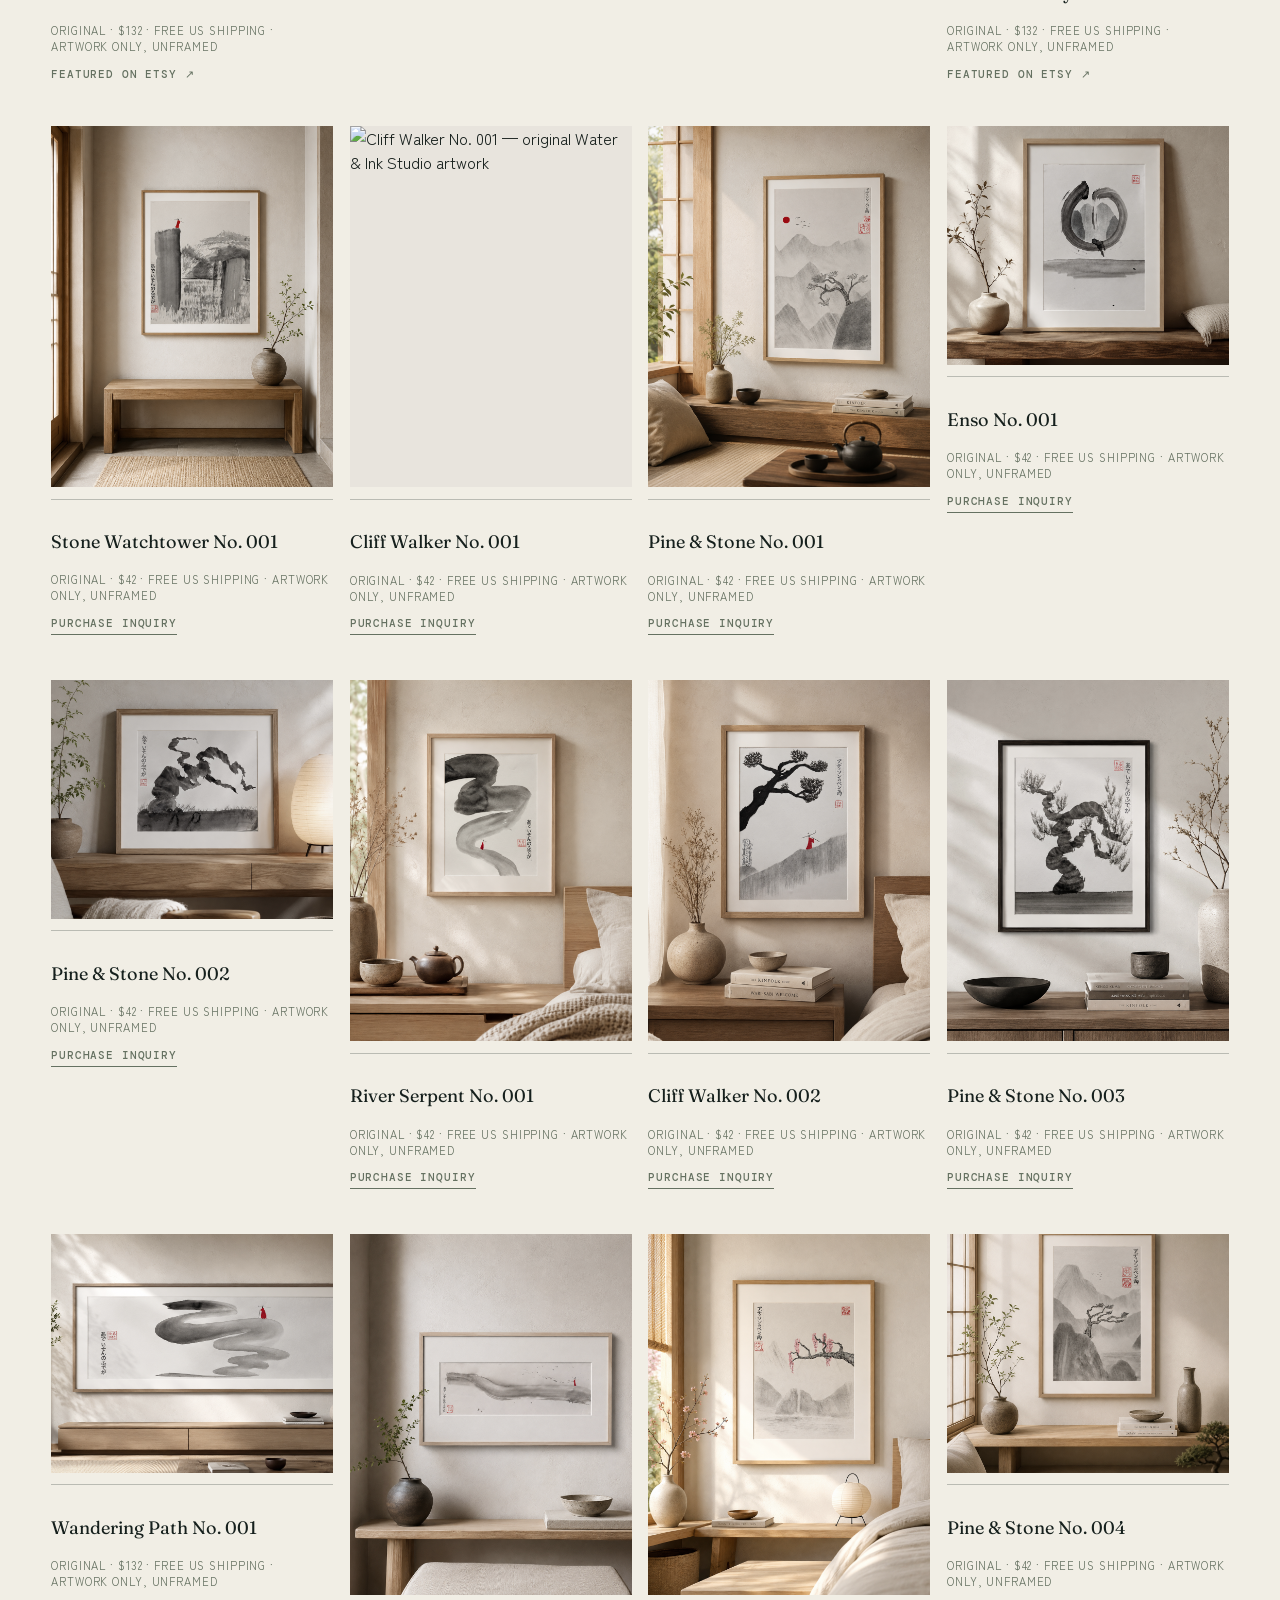
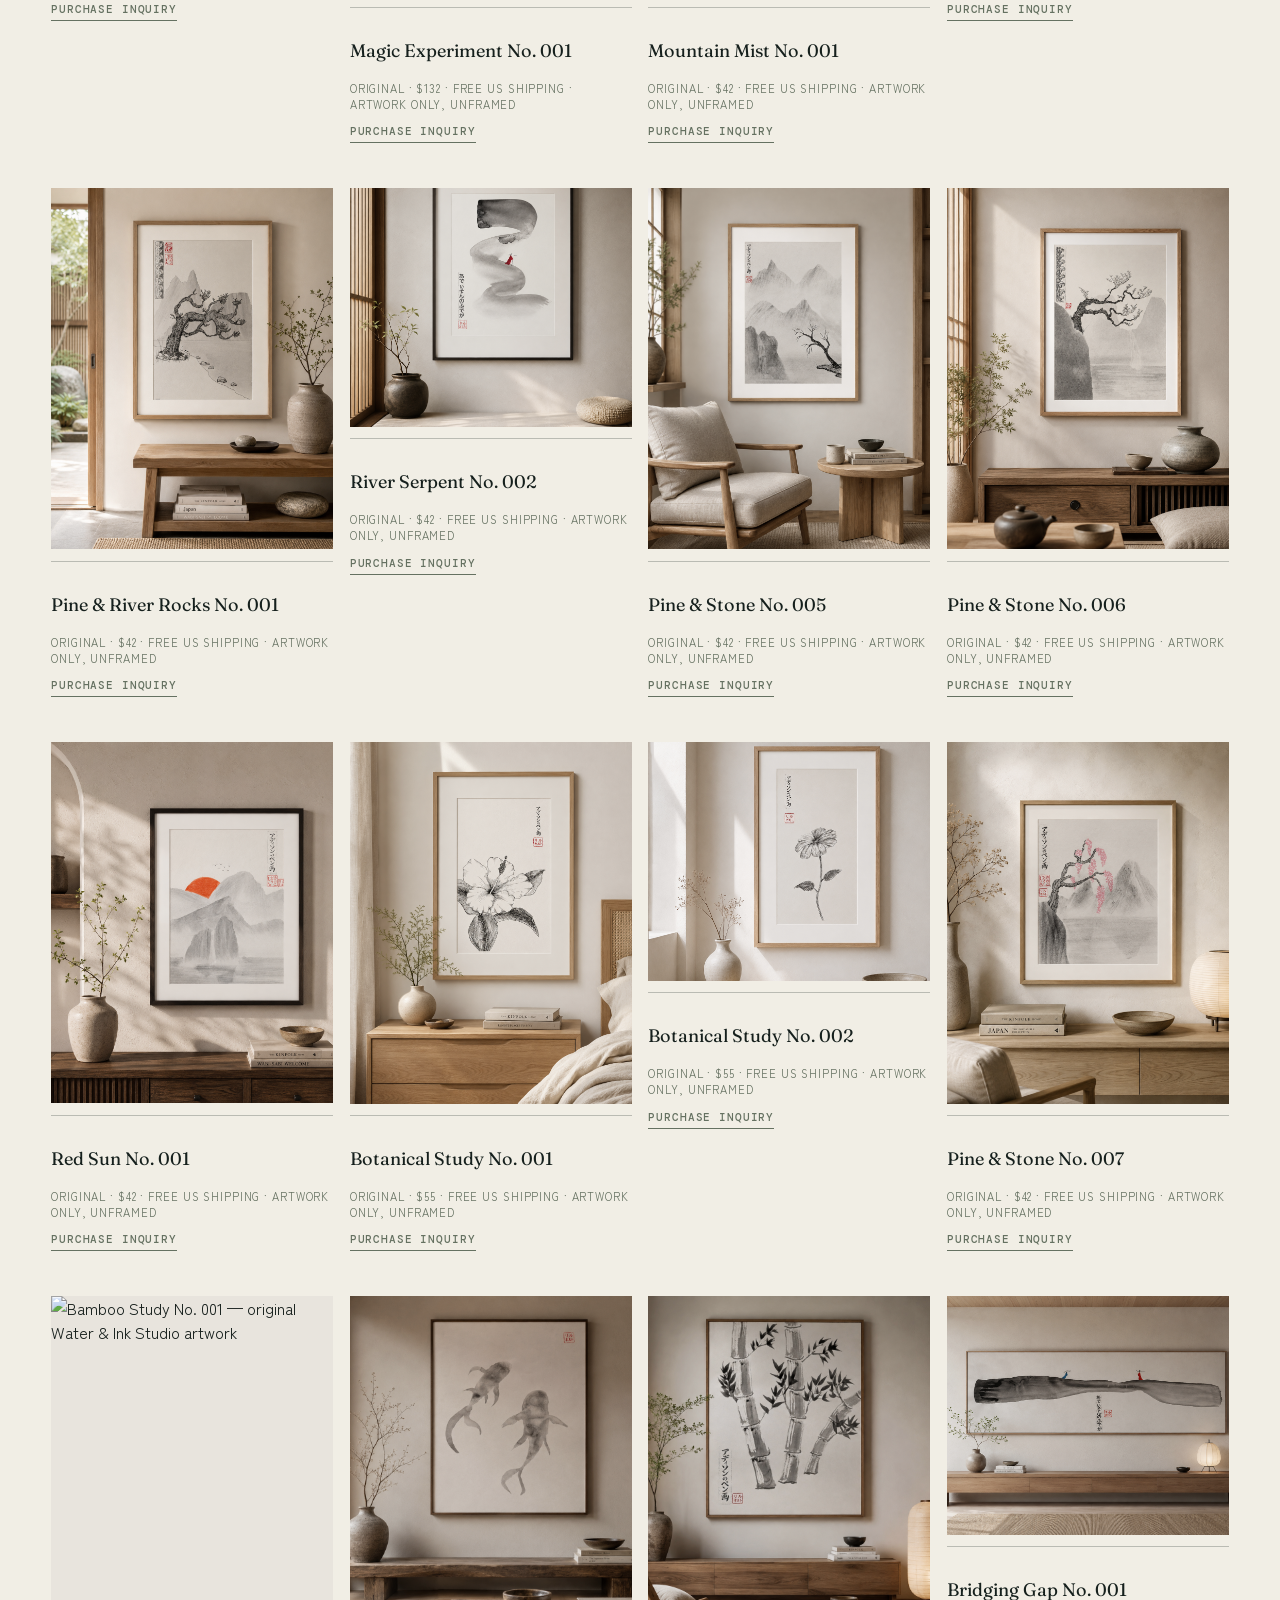
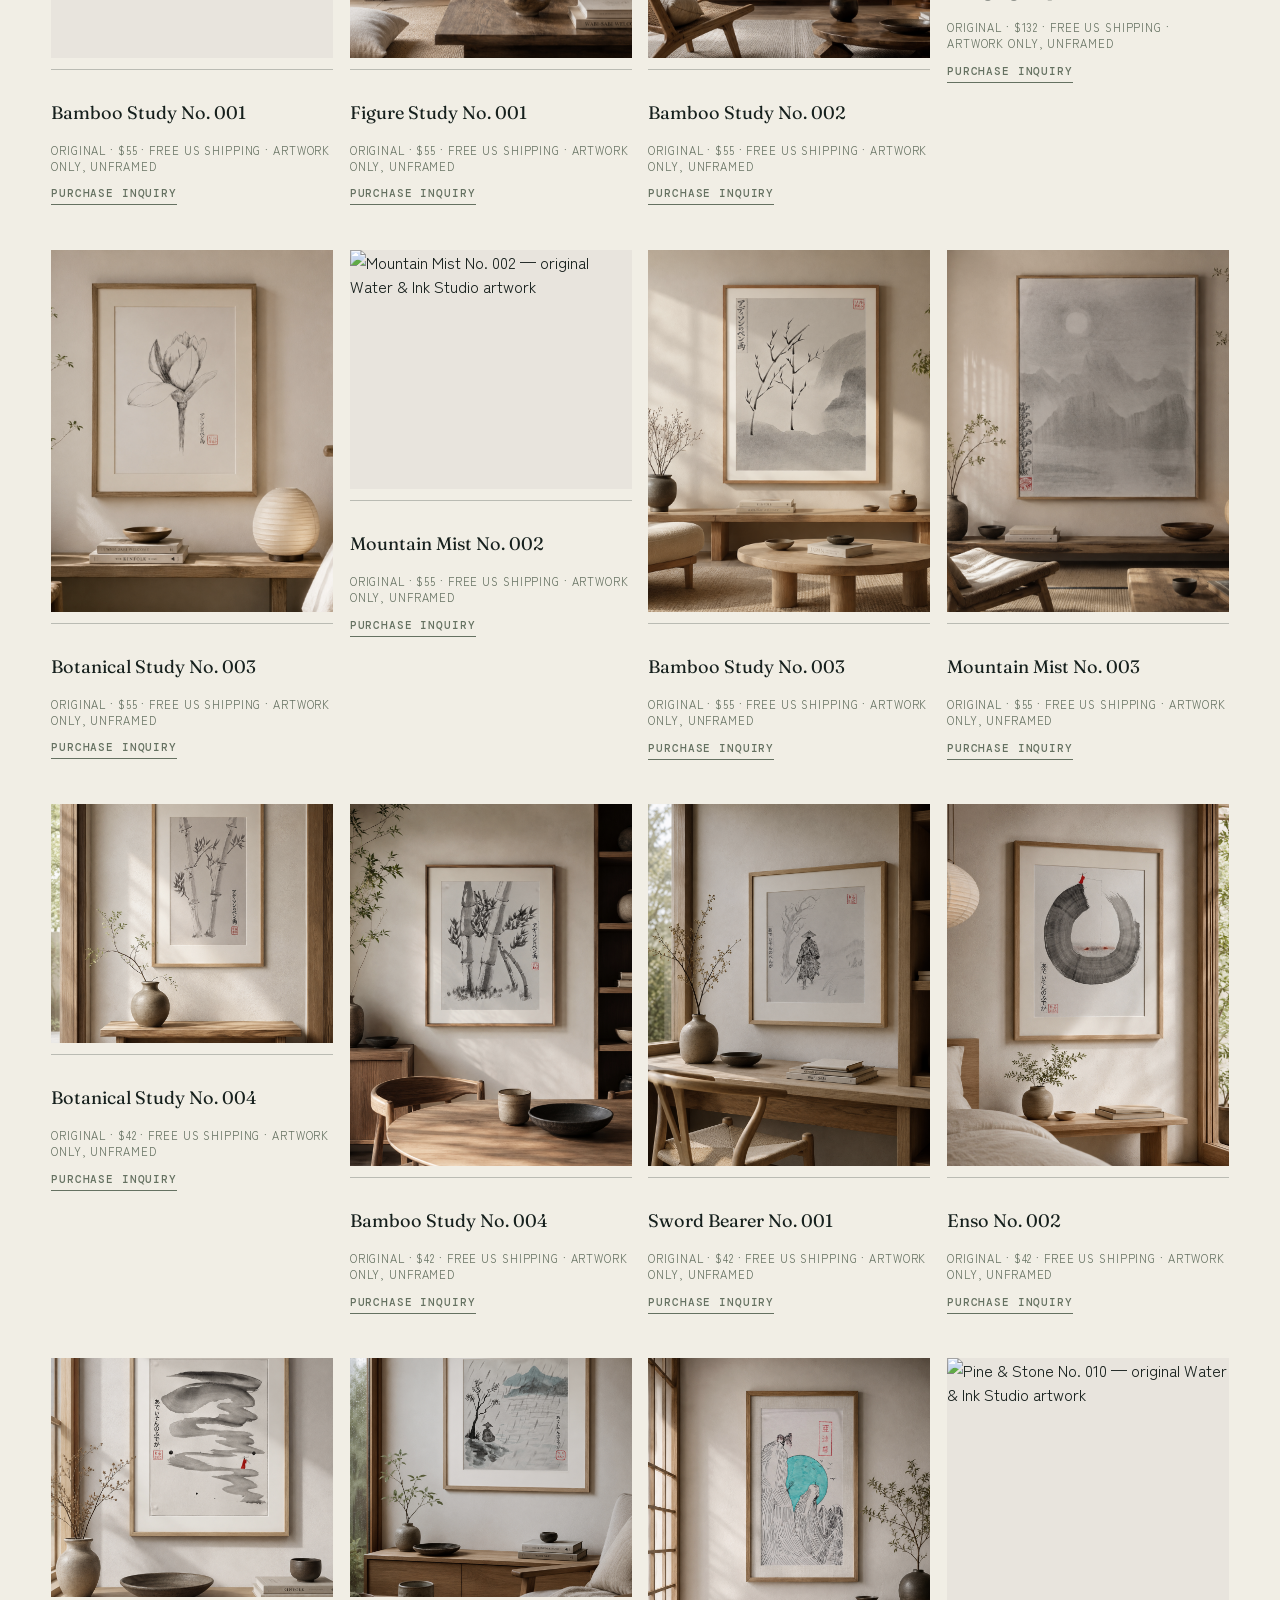
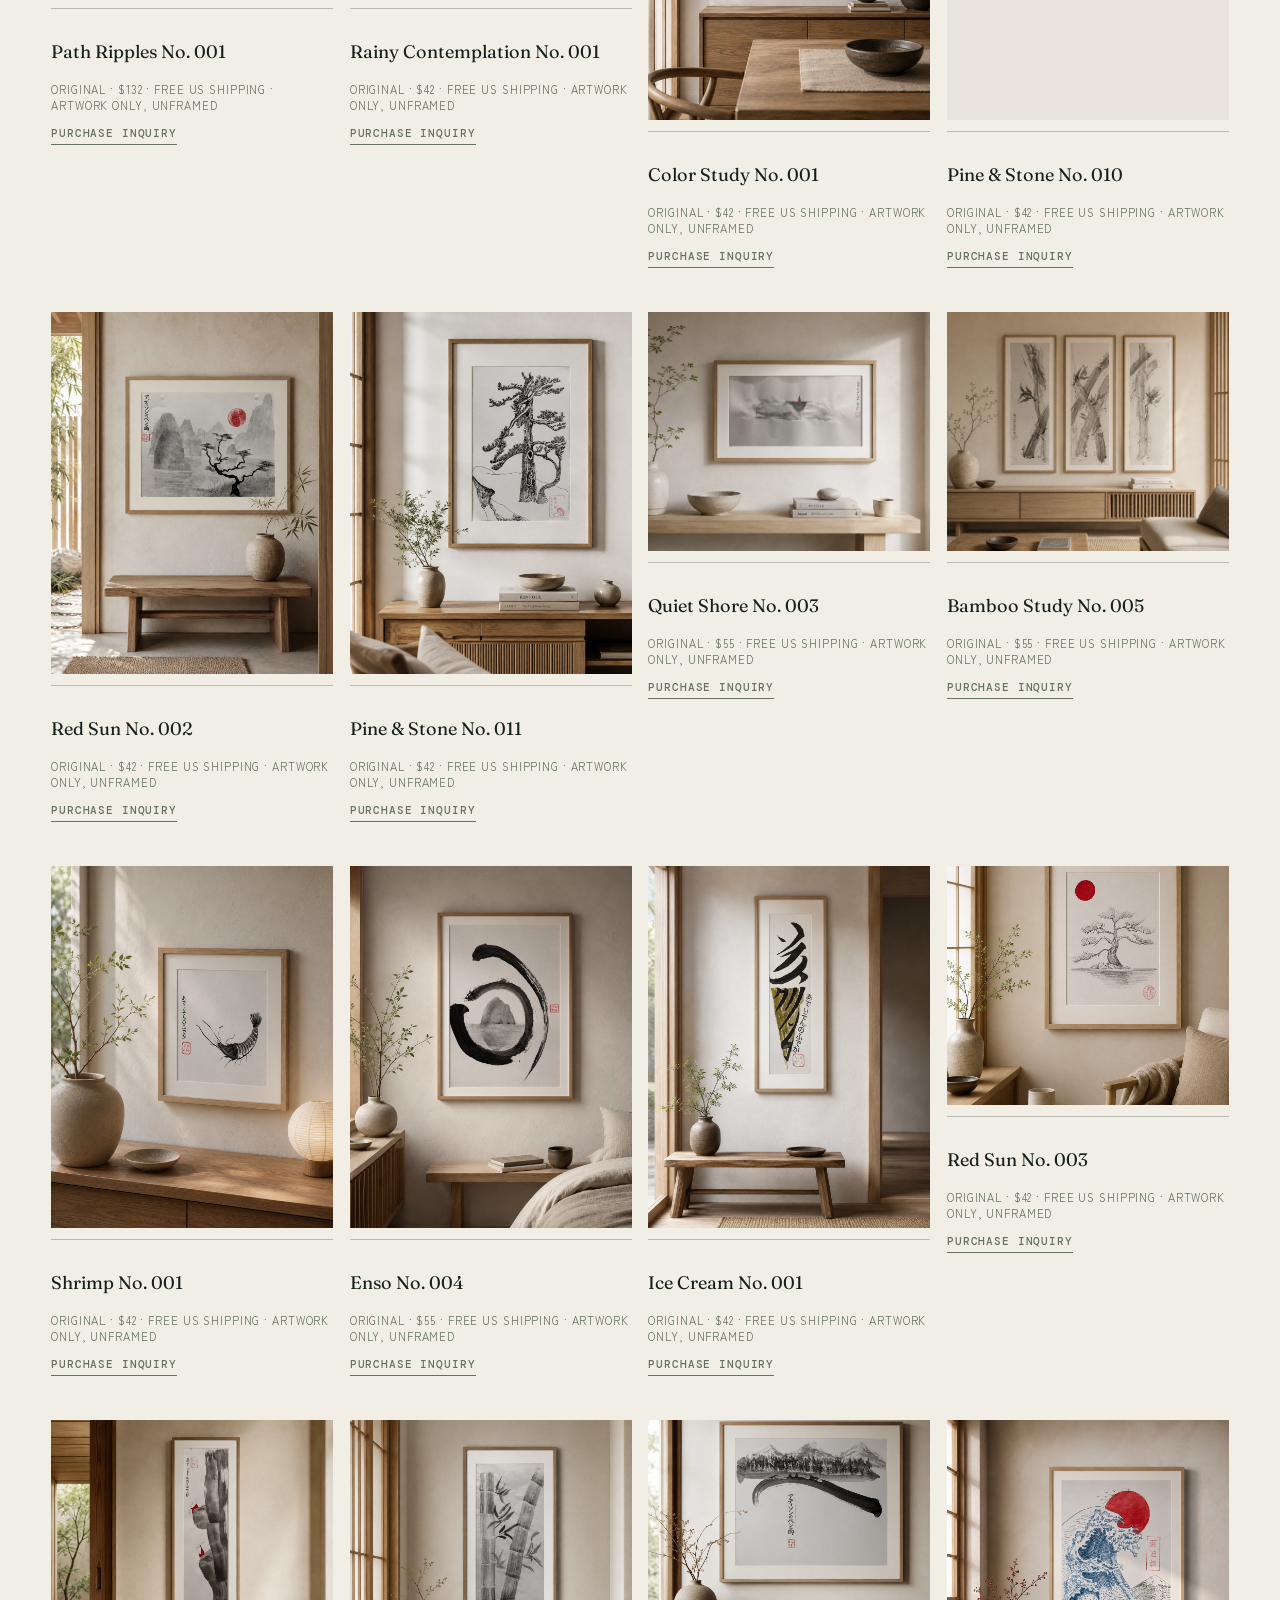
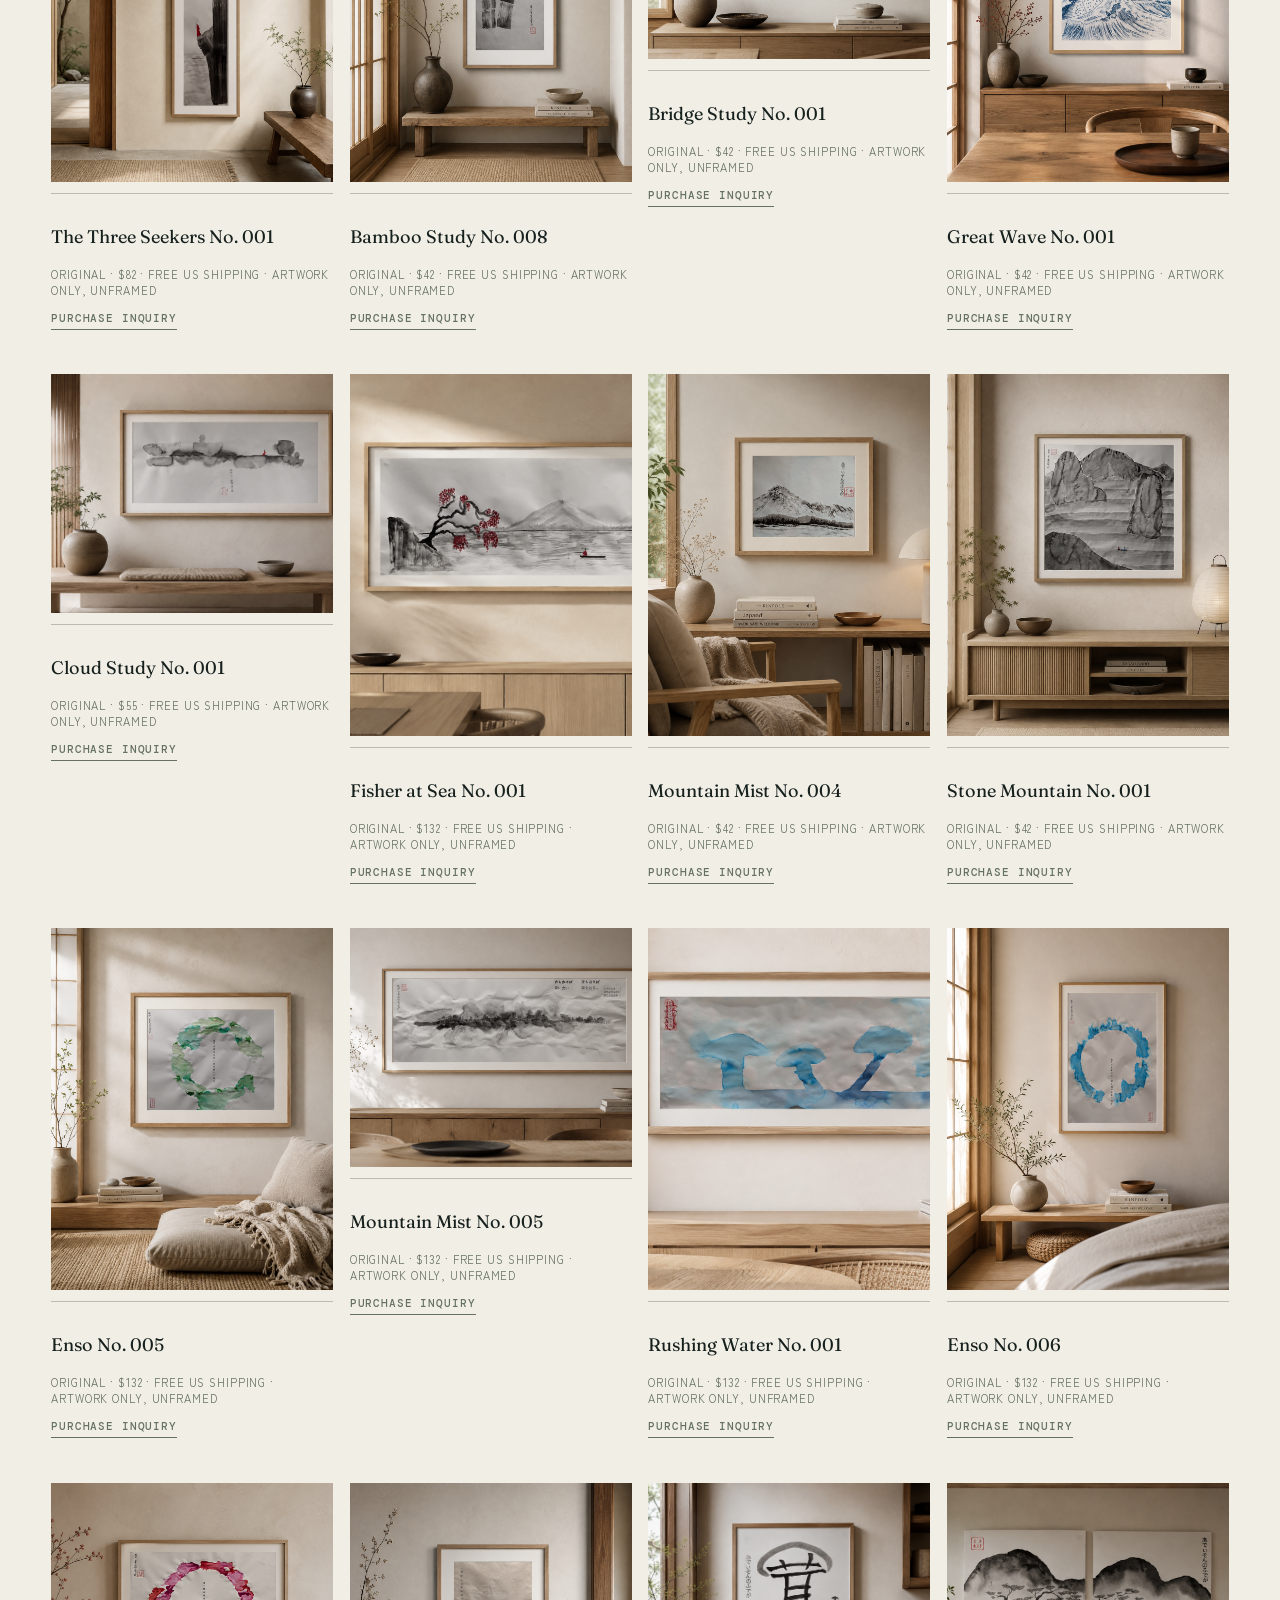
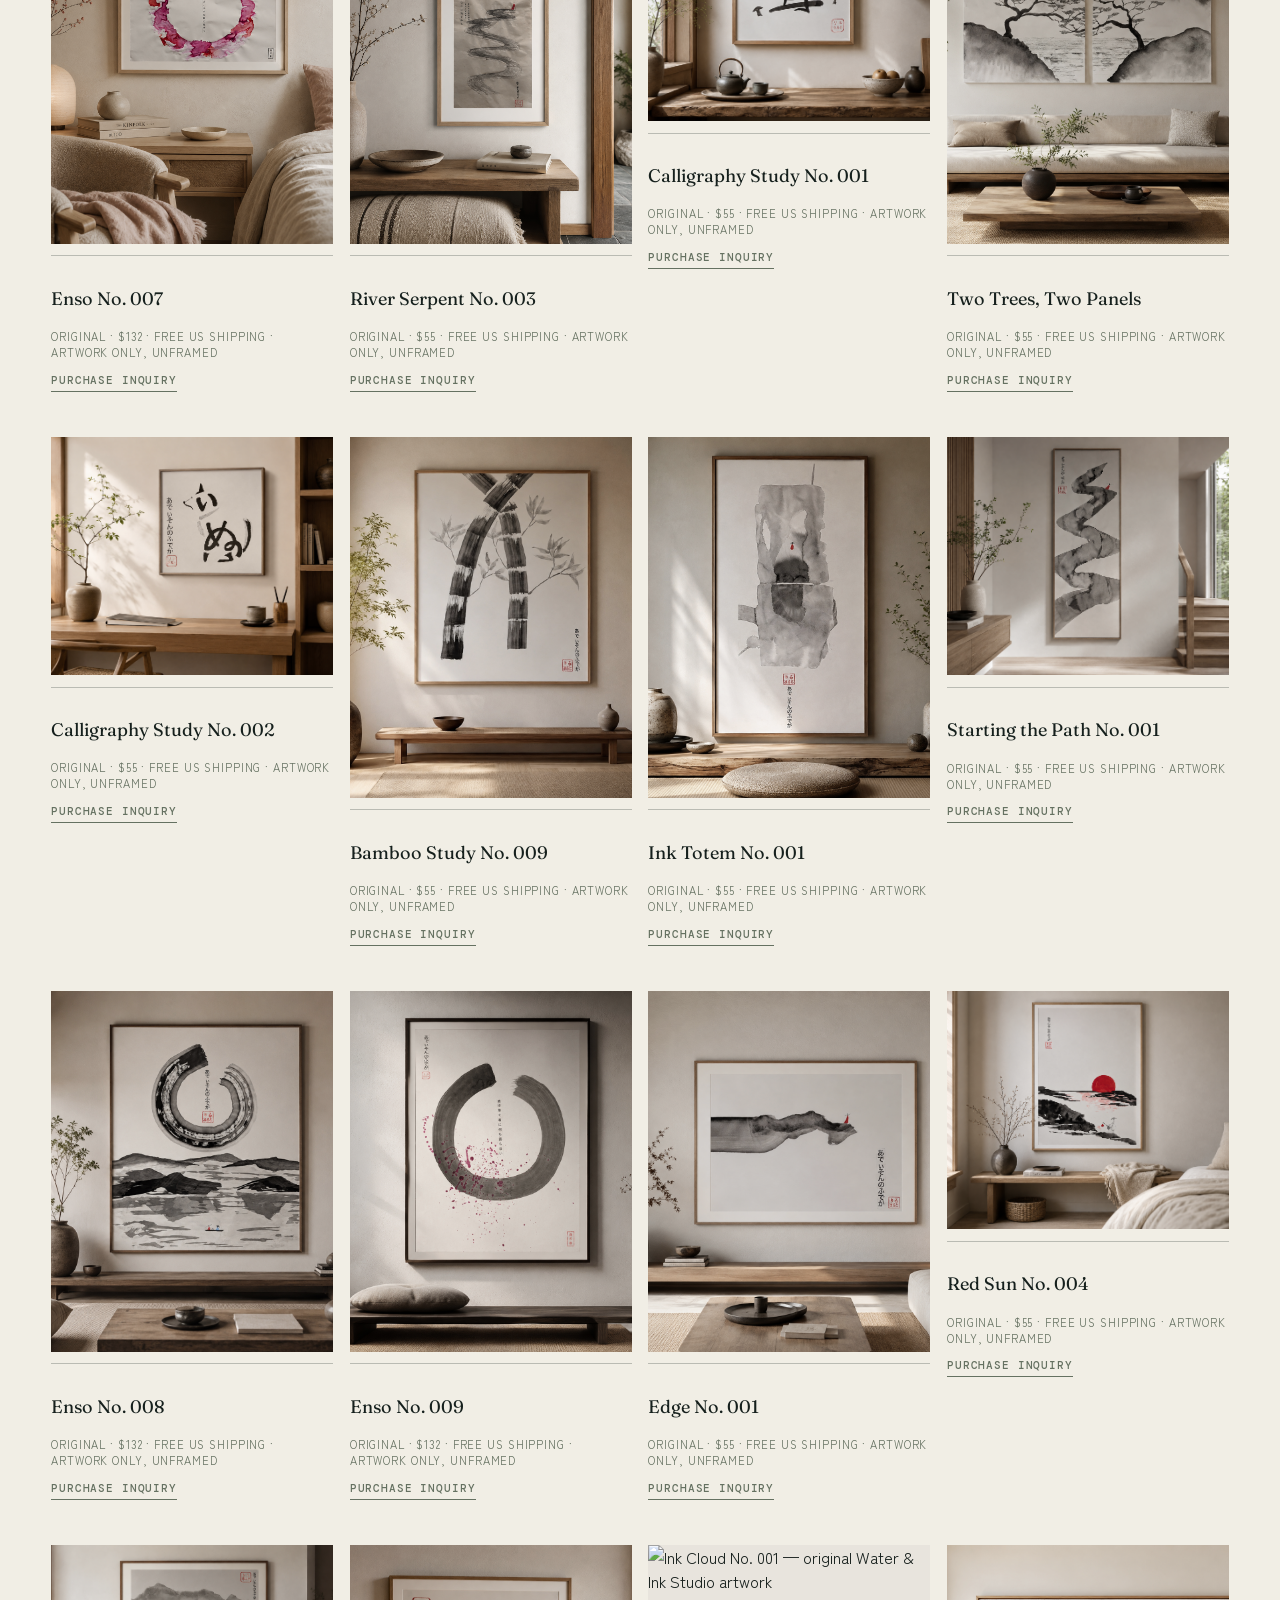
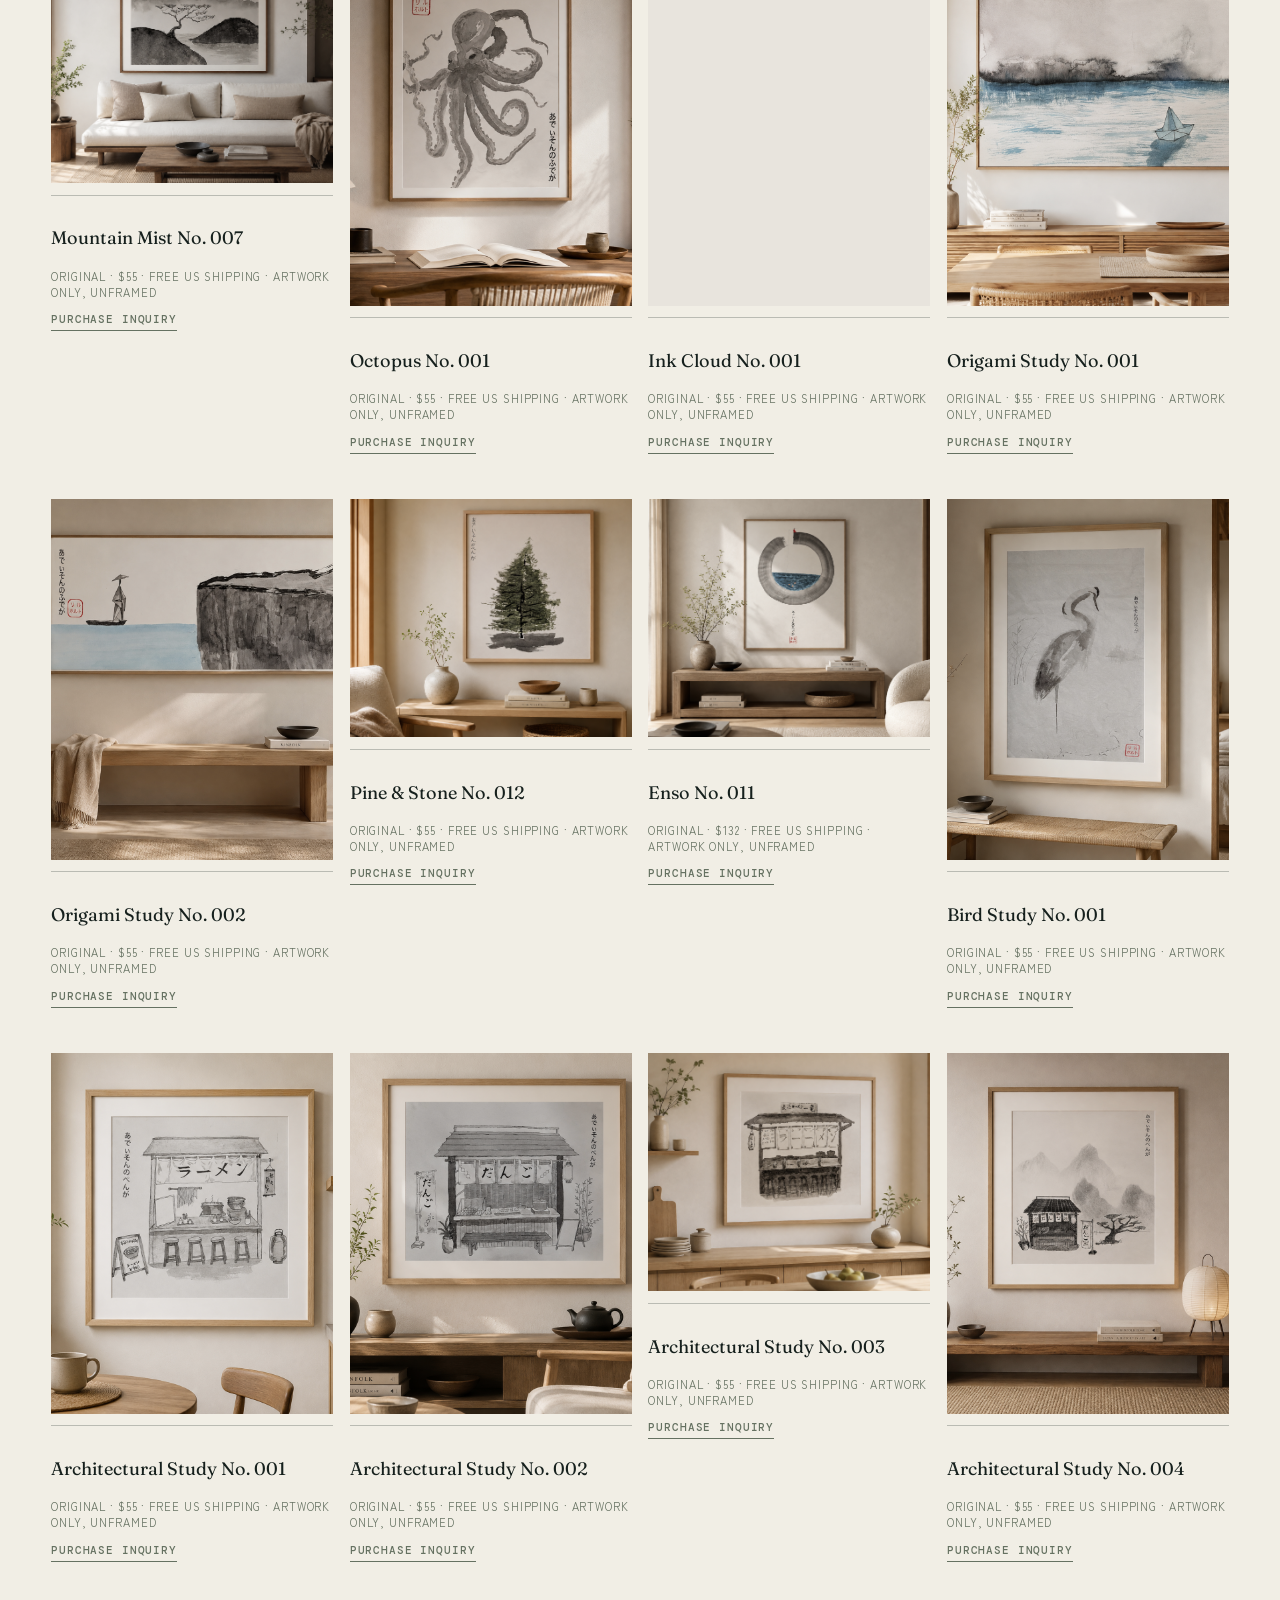
==== commit 754bd715: "Refresh hero artwork and cap new arrivals" ====
--- a/index.html
+++ b/index.html
@@ -9,10 +9,14 @@
     <meta property="og:site_name" content="Water & Ink Studio" />
     <meta property="og:title" content="Water & Ink Studio — Small worlds, held in ink." />
     <meta property="og:description" content="Original paintings and drawings by Addison Lilholt. Join Studio Notes for first access to new work." />
-    <meta property="og:image" content="https://waterandinkstudio.netlify.app/assets/gallery/water-and-ink-mark.png" />
+    <meta property="og:image" content="https://waterandinkstudio.netlify.app/assets/icons/water-ink-icon-512.png" />
     <meta property="og:url" content="https://waterandinkstudio.netlify.app/" />
-    <meta name="twitter:card" content="summary_large_image" />
+    <meta name="twitter:card" content="summary" />
     <title>Water & Ink Studio — みずとすみ</title>
+    <link rel="icon" href="assets/icons/favicon-32.png" sizes="32x32" type="image/png" />
+    <link rel="icon" href="assets/icons/favicon-16.png" sizes="16x16" type="image/png" />
+    <link rel="apple-touch-icon" href="assets/icons/apple-touch-icon.png" />
+    <link rel="manifest" href="site.webmanifest" />
     <link rel="preconnect" href="https://fonts.googleapis.com" />
     <link rel="preconnect" href="https://fonts.gstatic.com" crossorigin />
     <link href="https://fonts.googleapis.com/css2?family=DM+Mono:wght@400;500&family=Fraunces:opsz,wght@9..144,400;9..144,500&family=Zen+Kaku+Gothic+New:wght@400;500&display=swap" rel="stylesheet" />
@@ -51,11 +55,12 @@
           </div>
         </div>
         <div class="hero-art" aria-label="Original Water and Ink Studio artwork">
-          <img class="hero-slide" src="assets/hero/hero-01.jpg" alt="Blue ink enso original" />
-          <img class="hero-slide" src="assets/hero/hero-02.jpg" alt="Black ink enso original" />
-          <img class="hero-slide" src="assets/hero/hero-03.jpg" alt="Black brush enso original" />
-          <img class="hero-slide" src="assets/hero/hero-04.jpg" alt="Landscape enso original" />
-          <img class="hero-slide" src="assets/hero/hero-05.jpg" alt="Blue ink enso original" />
+          <img class="hero-slide" src="assets/hero/hero-01.png" alt="Ink landscape enso original" />
+          <img class="hero-slide" src="assets/hero/hero-02.png" alt="Blue ink enso original" />
+          <img class="hero-slide" src="assets/hero/hero-03.png" alt="Layered black ink enso original" />
+          <img class="hero-slide" src="assets/hero/hero-04.png" alt="Black brush enso original" />
+          <img class="hero-slide" src="assets/hero/hero-05.png" alt="Ink landscape enso original" />
+          <img class="hero-slide" src="assets/hero/hero-06.png" alt="Blue ink enso original" />
           <img class="hero-slide" src="assets/gallery/water-and-ink-mark.png" alt="Water & Ink Studio red ink mark" />
           <p>みずとすみ<br /><span>water &amp; ink</span></p>
         </div>
@@ -64,7 +69,6 @@
 
       <section class="collection new-arrivals" id="new-arrivals" aria-labelledby="new-arrivals-title">
         <div class="section-heading"><p class="eyebrow">Just added</p><h2 id="new-arrivals-title">New <em>arrivals.</em></h2><a class="text-link" href="#works">View the full collection <span>↓</span></a></div>
-        <div class="collection-note"><p>Seven recent originals, made in water and ink.</p></div>
         <div class="collection-grid" id="new-arrivals-grid" aria-label="New arrival artwork collection"></div>
       </section>
 
--- a/styles.css
+++ b/styles.css
@@ -8,14 +8,13 @@
 
 /* Album photography */
 .hero-art img { width:100%; height:100%; min-height:480px; display:block; object-fit:cover; filter:saturate(.83) contrast(1.04); }
-.hero-art::after { content:""; position:absolute; inset:0; background:linear-gradient(180deg,transparent 45%,rgba(22,32,29,.38)); }
-.hero-art::after { background:linear-gradient(180deg,transparent 45%,rgba(241,238,229,.12)); }
-.hero-art p { color:var(--ink); font-weight:500; text-shadow:0 1px 0 rgba(241,238,229,.85); }
+.hero-art::after { display:none; }
+.hero-art p { color:var(--ink); font-weight:500; text-shadow:none; }
 .hero-art p span { font-weight:500; }
 .wordmark-seal { height:42px; object-fit:contain; width:32px; }
-.hero-art .hero-slide { background:var(--paper); inset:0; min-height:0; object-fit:contain; opacity:0; position:absolute; animation:hero-fade 48s infinite ease-in-out; }
-.hero-art .hero-slide:nth-of-type(1) { animation-delay:0s; }.hero-art .hero-slide:nth-of-type(2) { animation-delay:-8s; }.hero-art .hero-slide:nth-of-type(3) { animation-delay:-16s; }.hero-art .hero-slide:nth-of-type(4) { animation-delay:-24s; }.hero-art .hero-slide:nth-of-type(5) { animation-delay:-32s; }.hero-art .hero-slide:nth-of-type(6) { animation-delay:-40s; }
-@keyframes hero-fade { 0% { opacity:0; } 4% { opacity:1; } 13% { opacity:1; } 17% { opacity:0; } 100% { opacity:0; } }
+.hero-art .hero-slide { background:var(--paper); filter:none; inset:0; min-height:0; object-fit:contain; opacity:0; position:absolute; animation:hero-fade 56s infinite ease-in-out; }
+.hero-art .hero-slide:nth-of-type(1) { animation-delay:0s; }.hero-art .hero-slide:nth-of-type(2) { animation-delay:-8s; }.hero-art .hero-slide:nth-of-type(3) { animation-delay:-16s; }.hero-art .hero-slide:nth-of-type(4) { animation-delay:-24s; }.hero-art .hero-slide:nth-of-type(5) { animation-delay:-32s; }.hero-art .hero-slide:nth-of-type(6) { animation-delay:-40s; }.hero-art .hero-slide:nth-of-type(7) { animation-delay:-48s; }
+@keyframes hero-fade { 0% { opacity:0; } 3.6% { opacity:1; } 12.5% { opacity:1; } 16.1% { opacity:0; } 100% { opacity:0; } }
 @media (prefers-reduced-motion:reduce) { .hero-art .hero-slide { animation:none; }.hero-art .hero-slide:first-child { opacity:1; } }
 .art-frame img { width:100%; height:100%; display:block; object-fit:cover; filter:saturate(.86); transition:transform .5s ease; }
 .work:hover .art-frame img { transform:scale(1.035); }
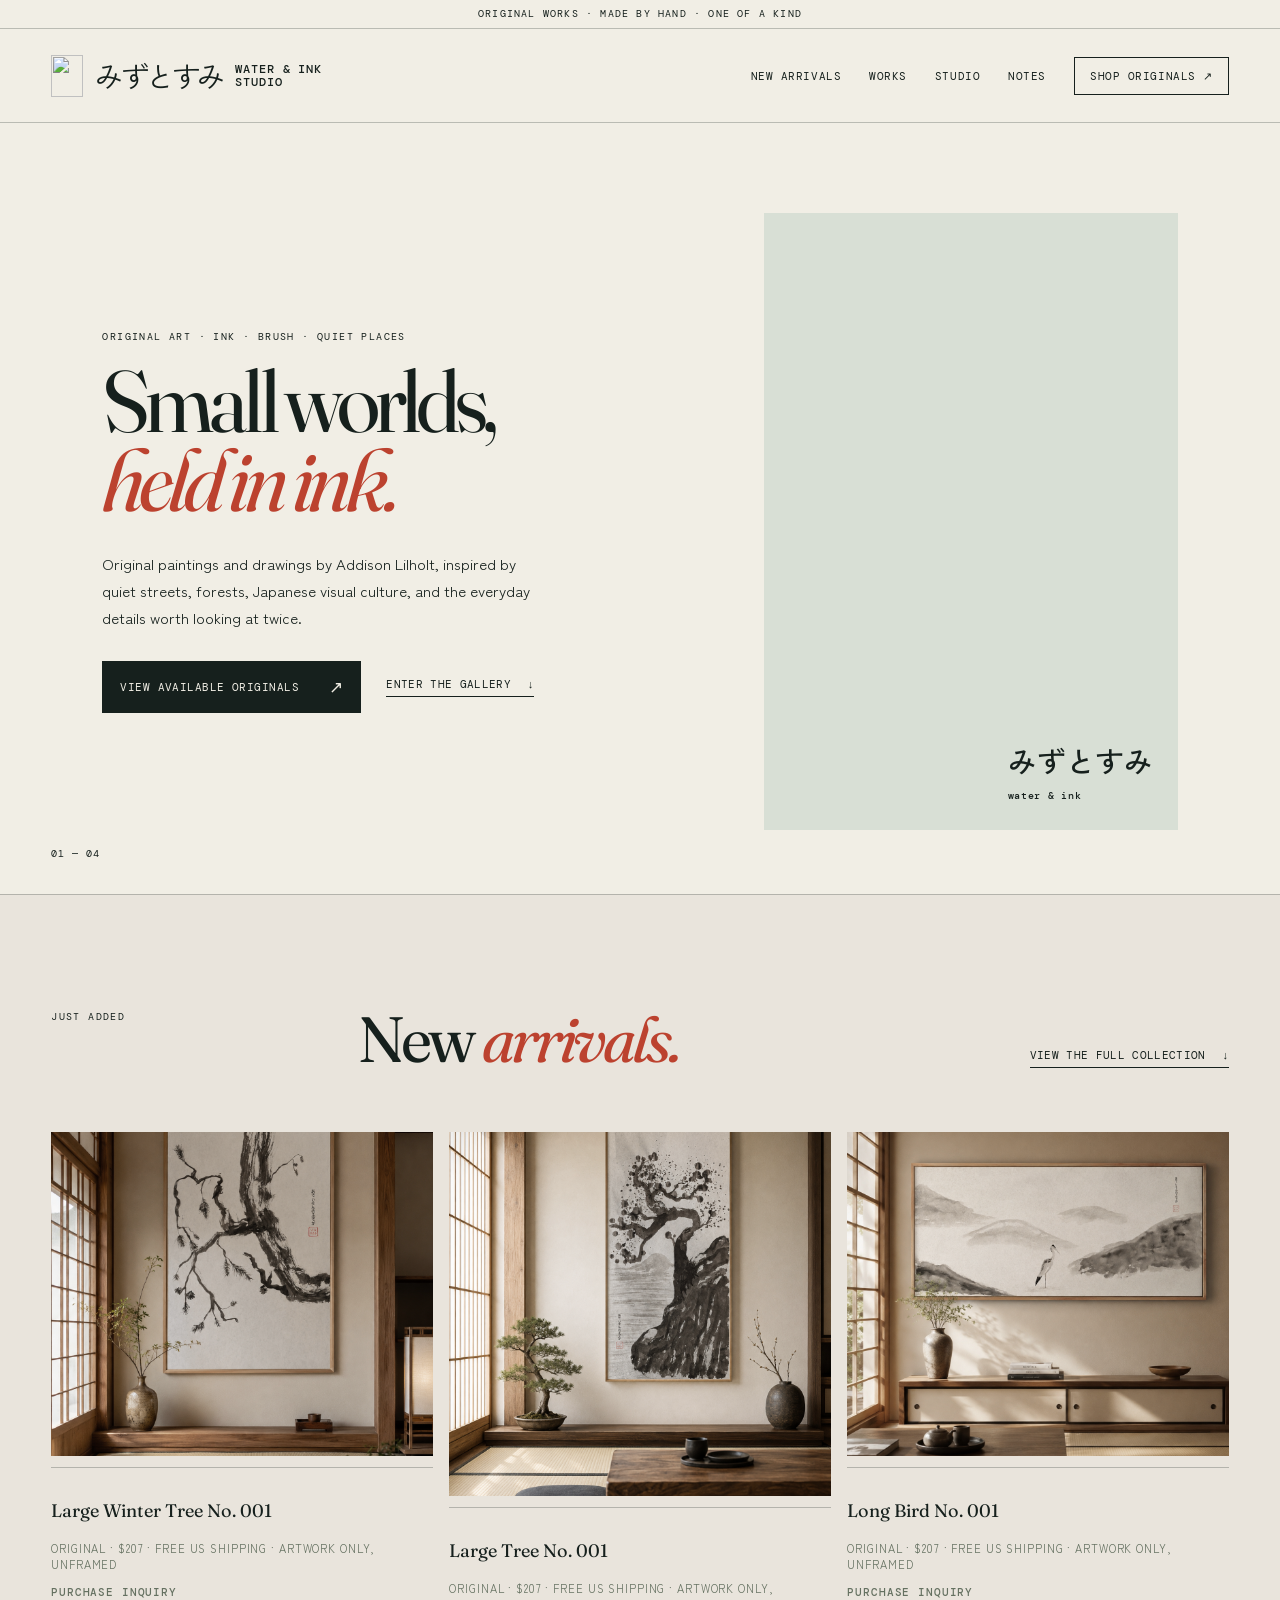
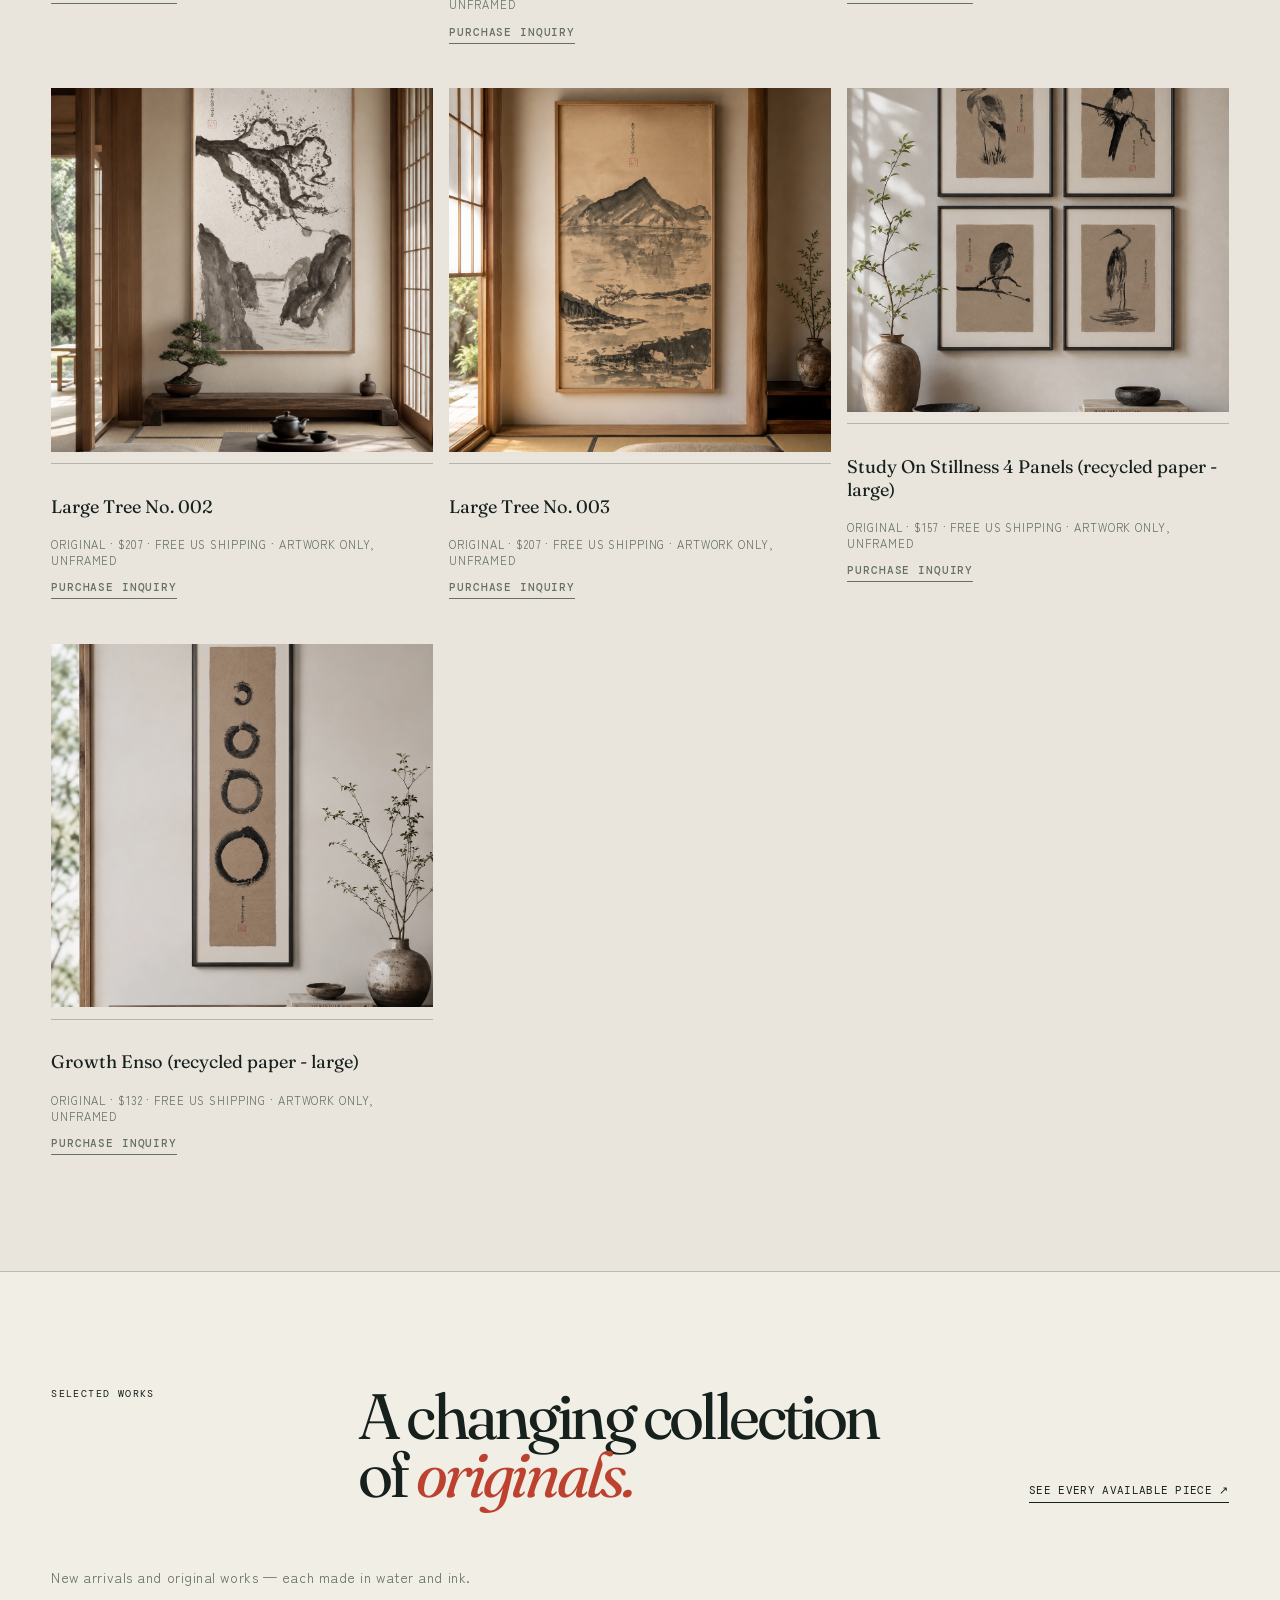
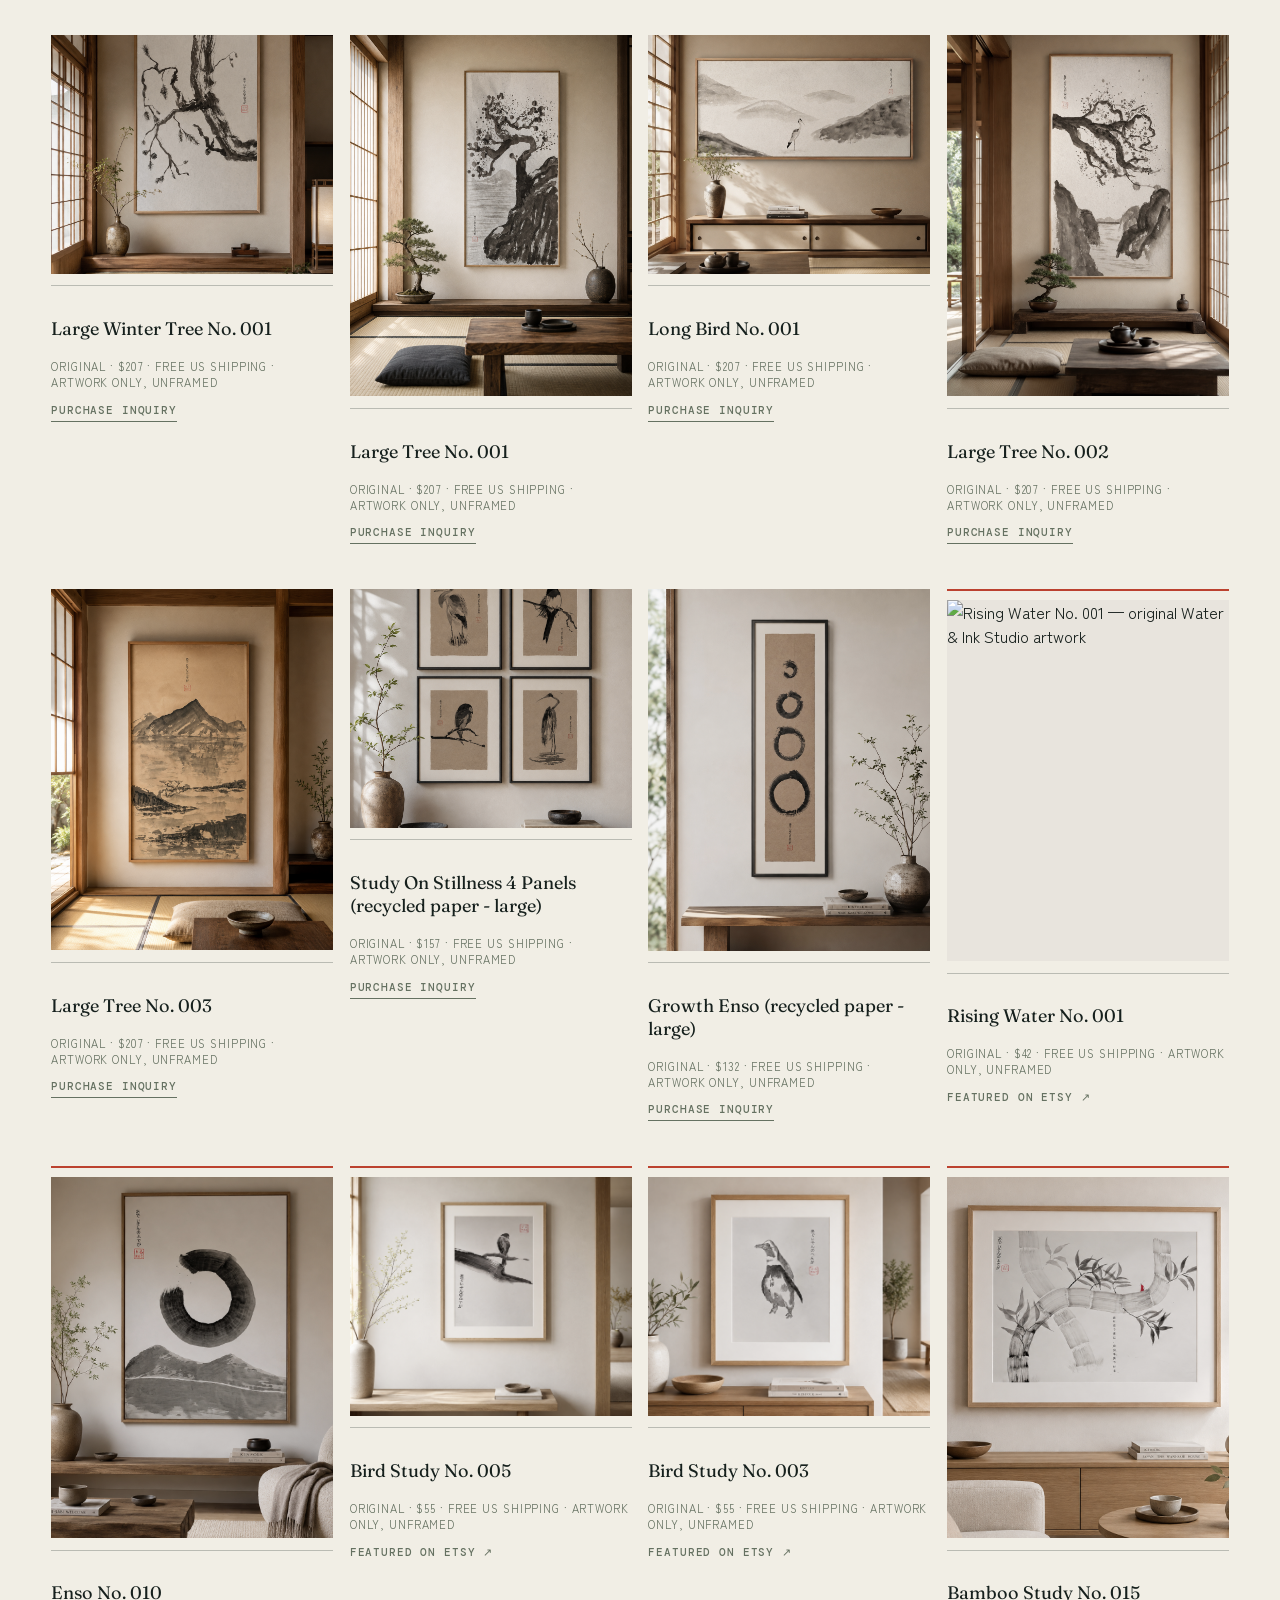
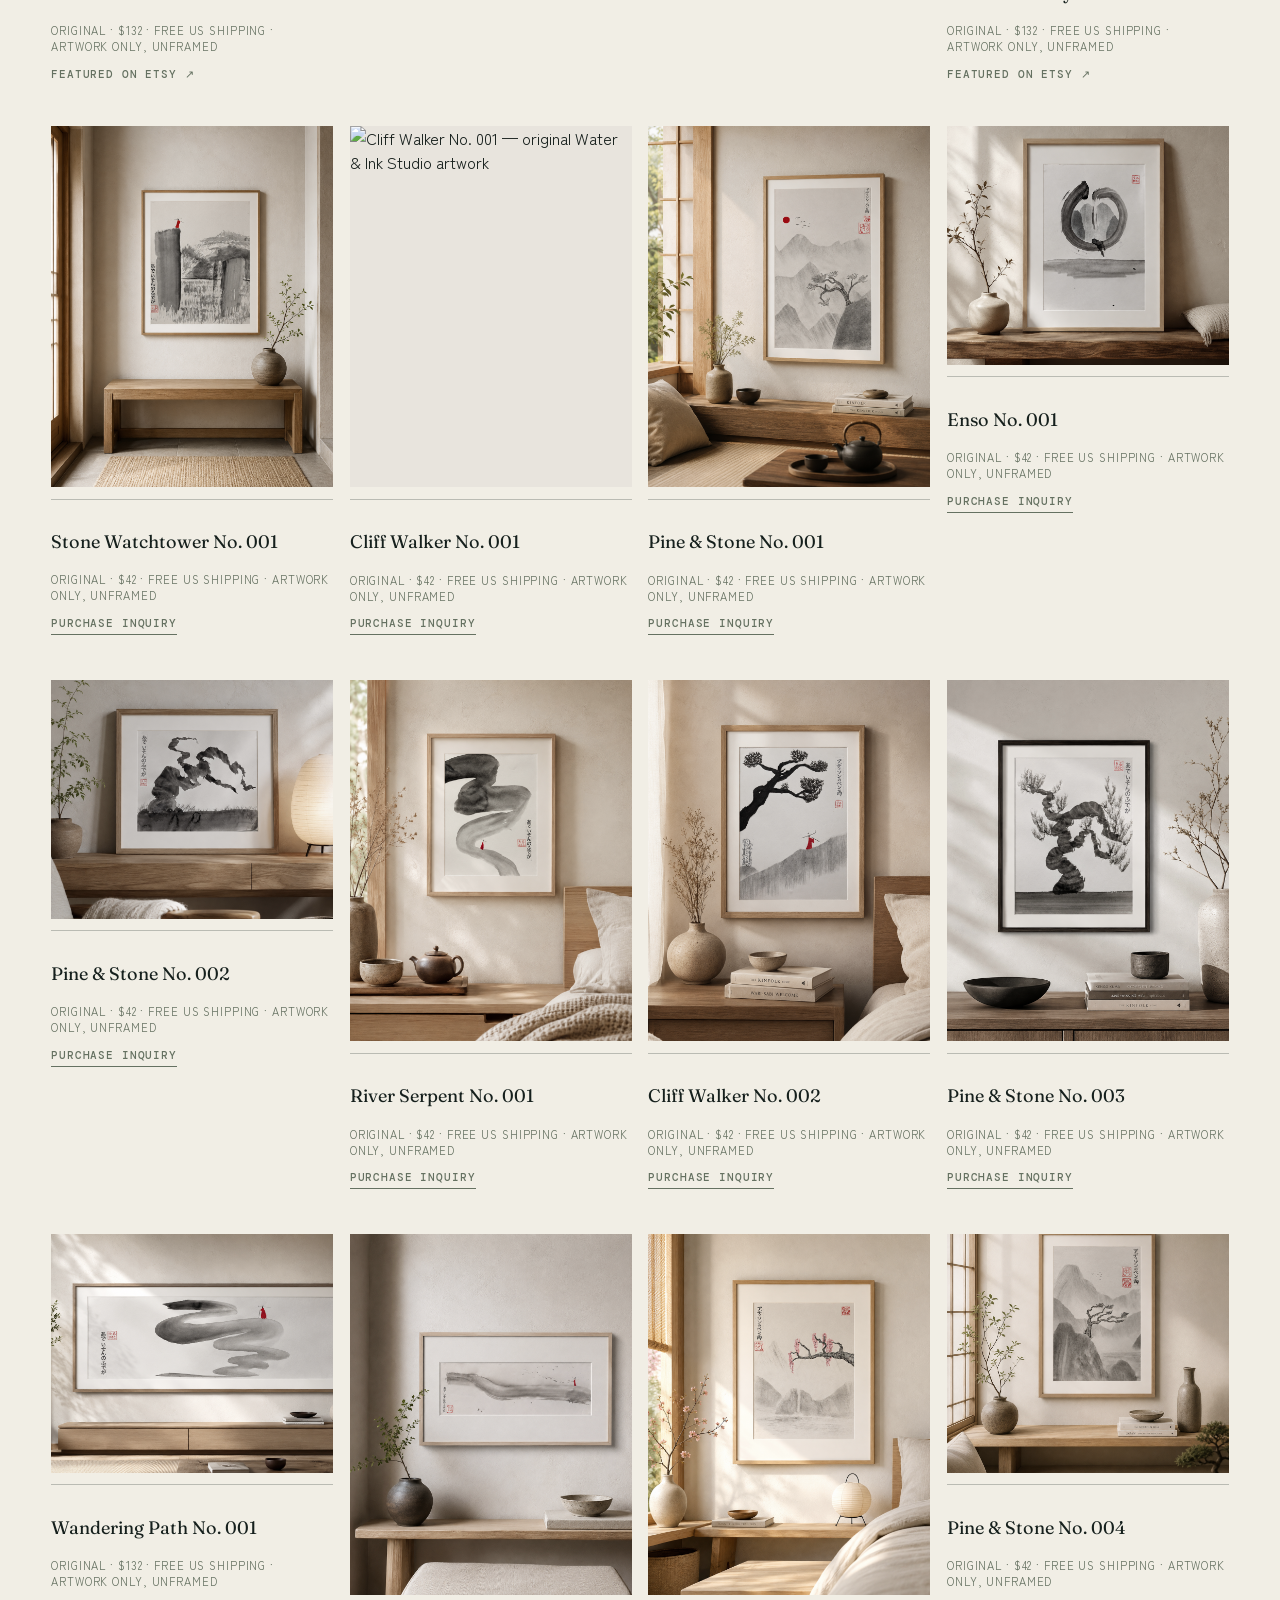
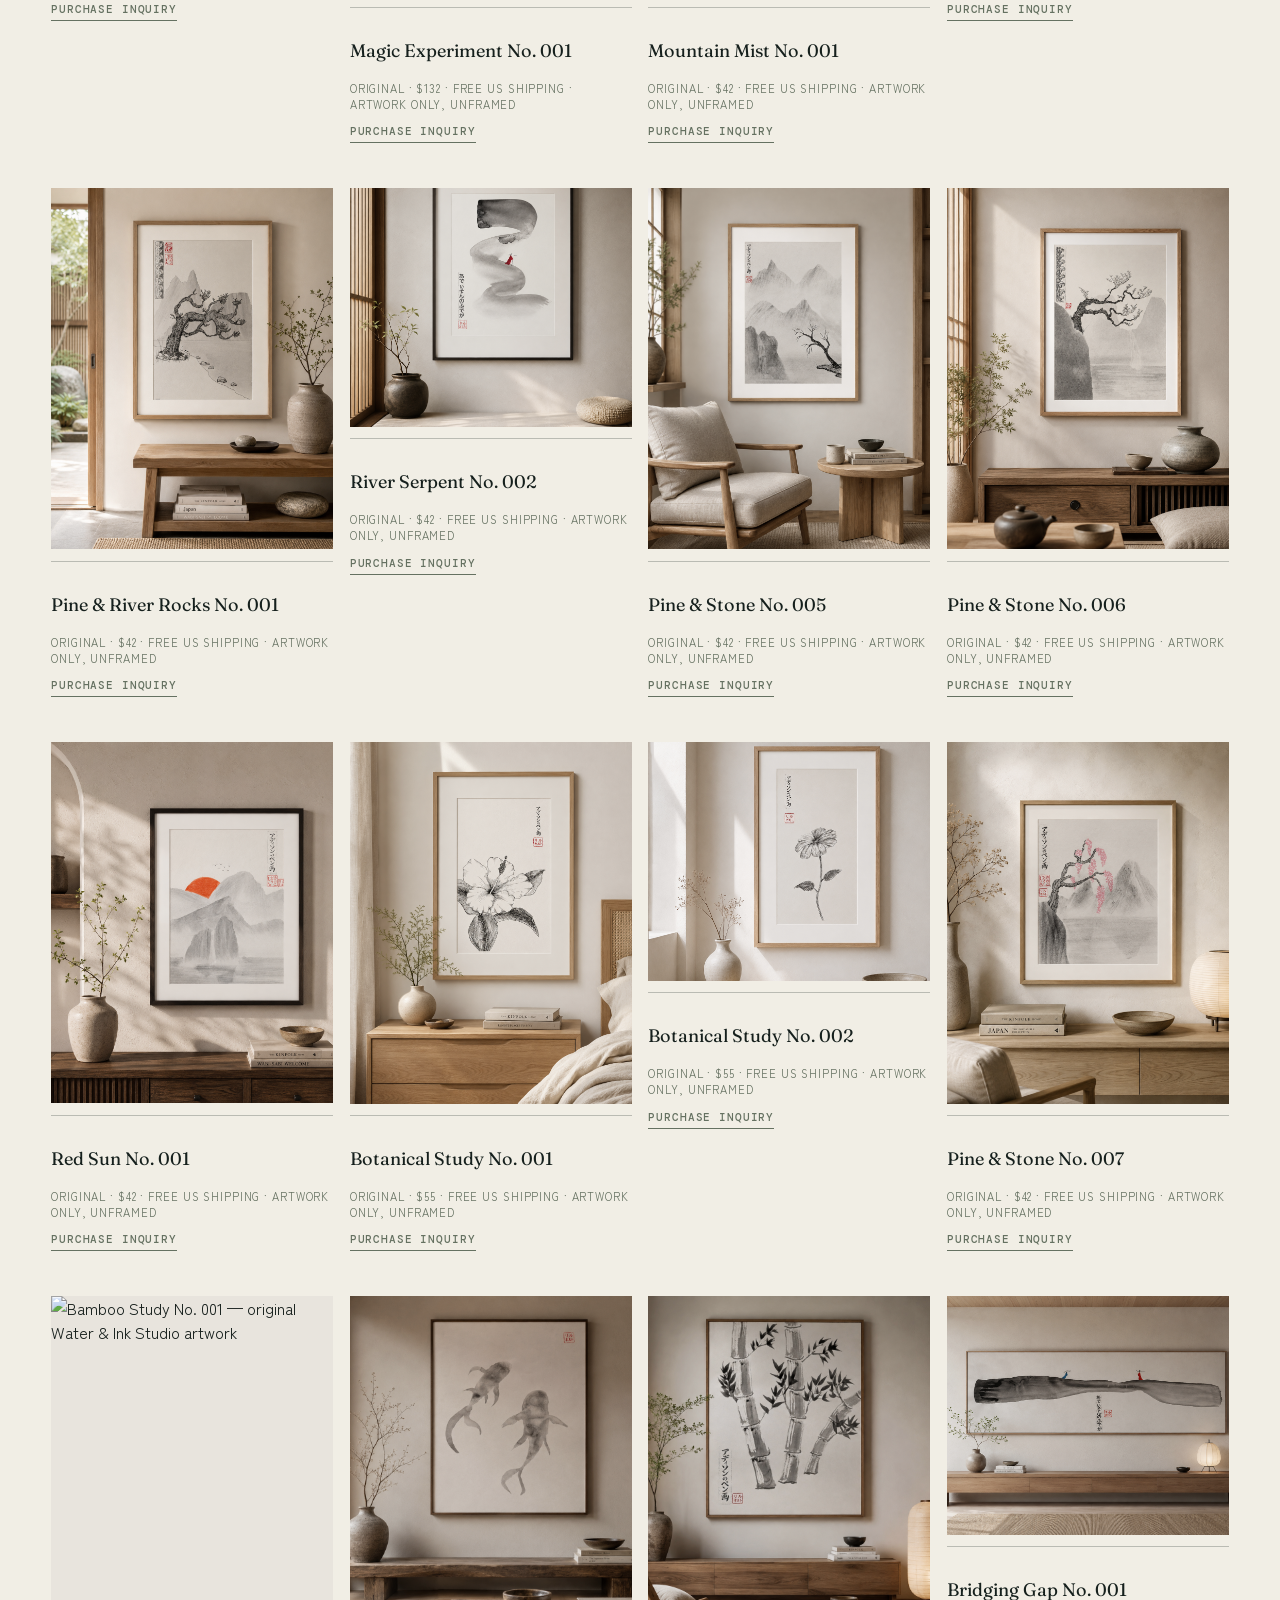
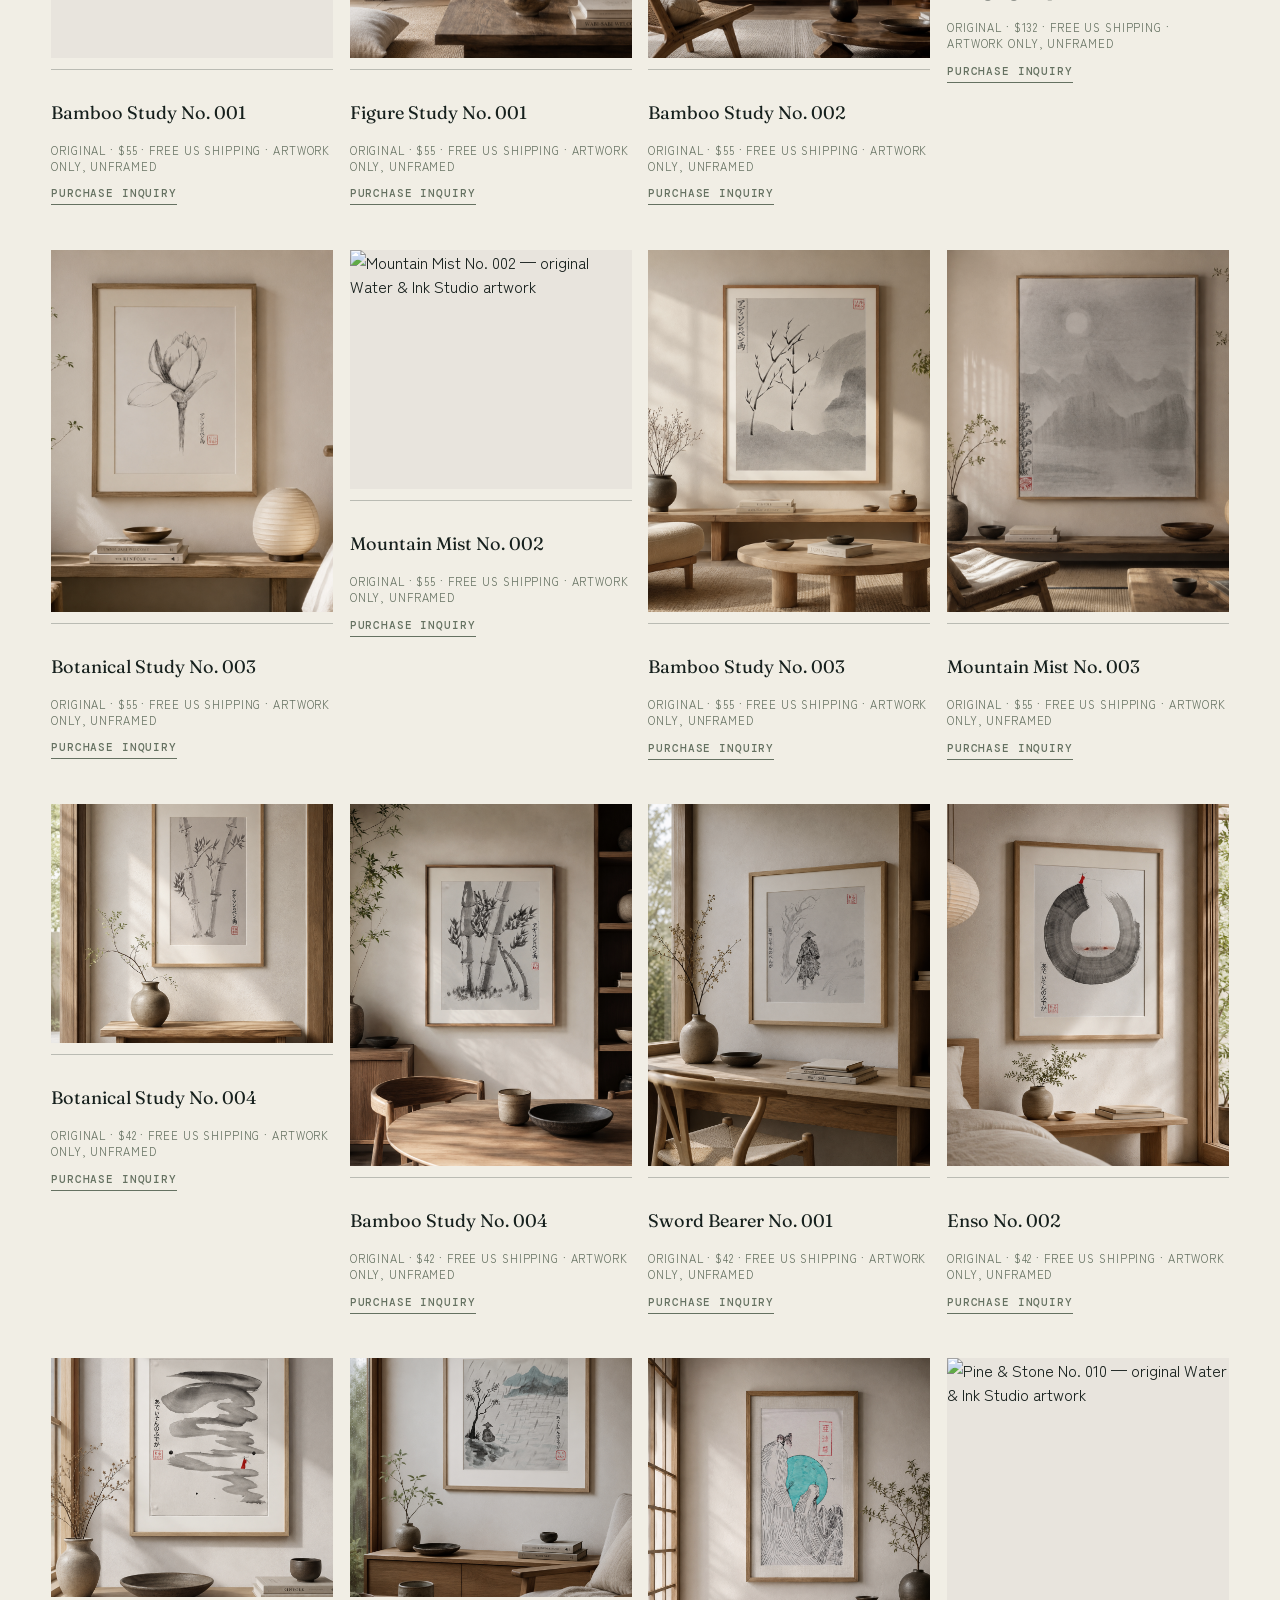
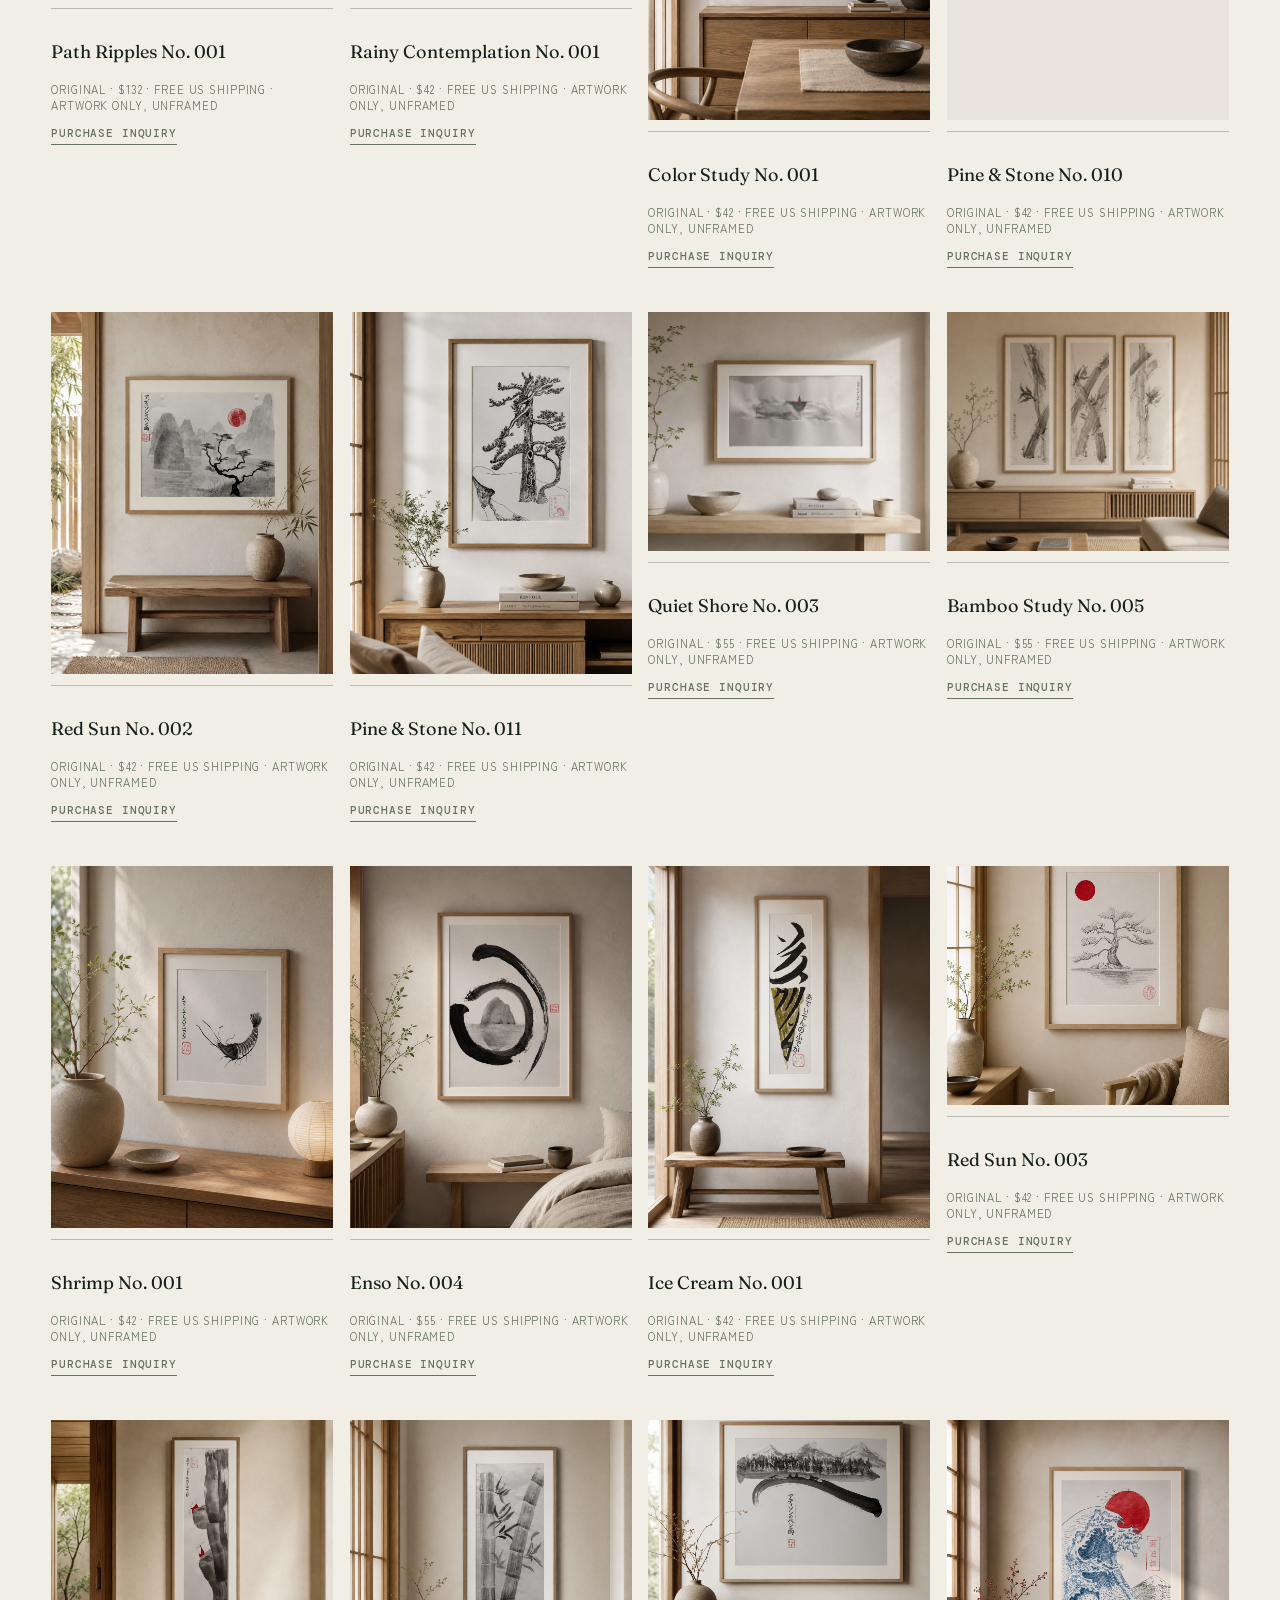
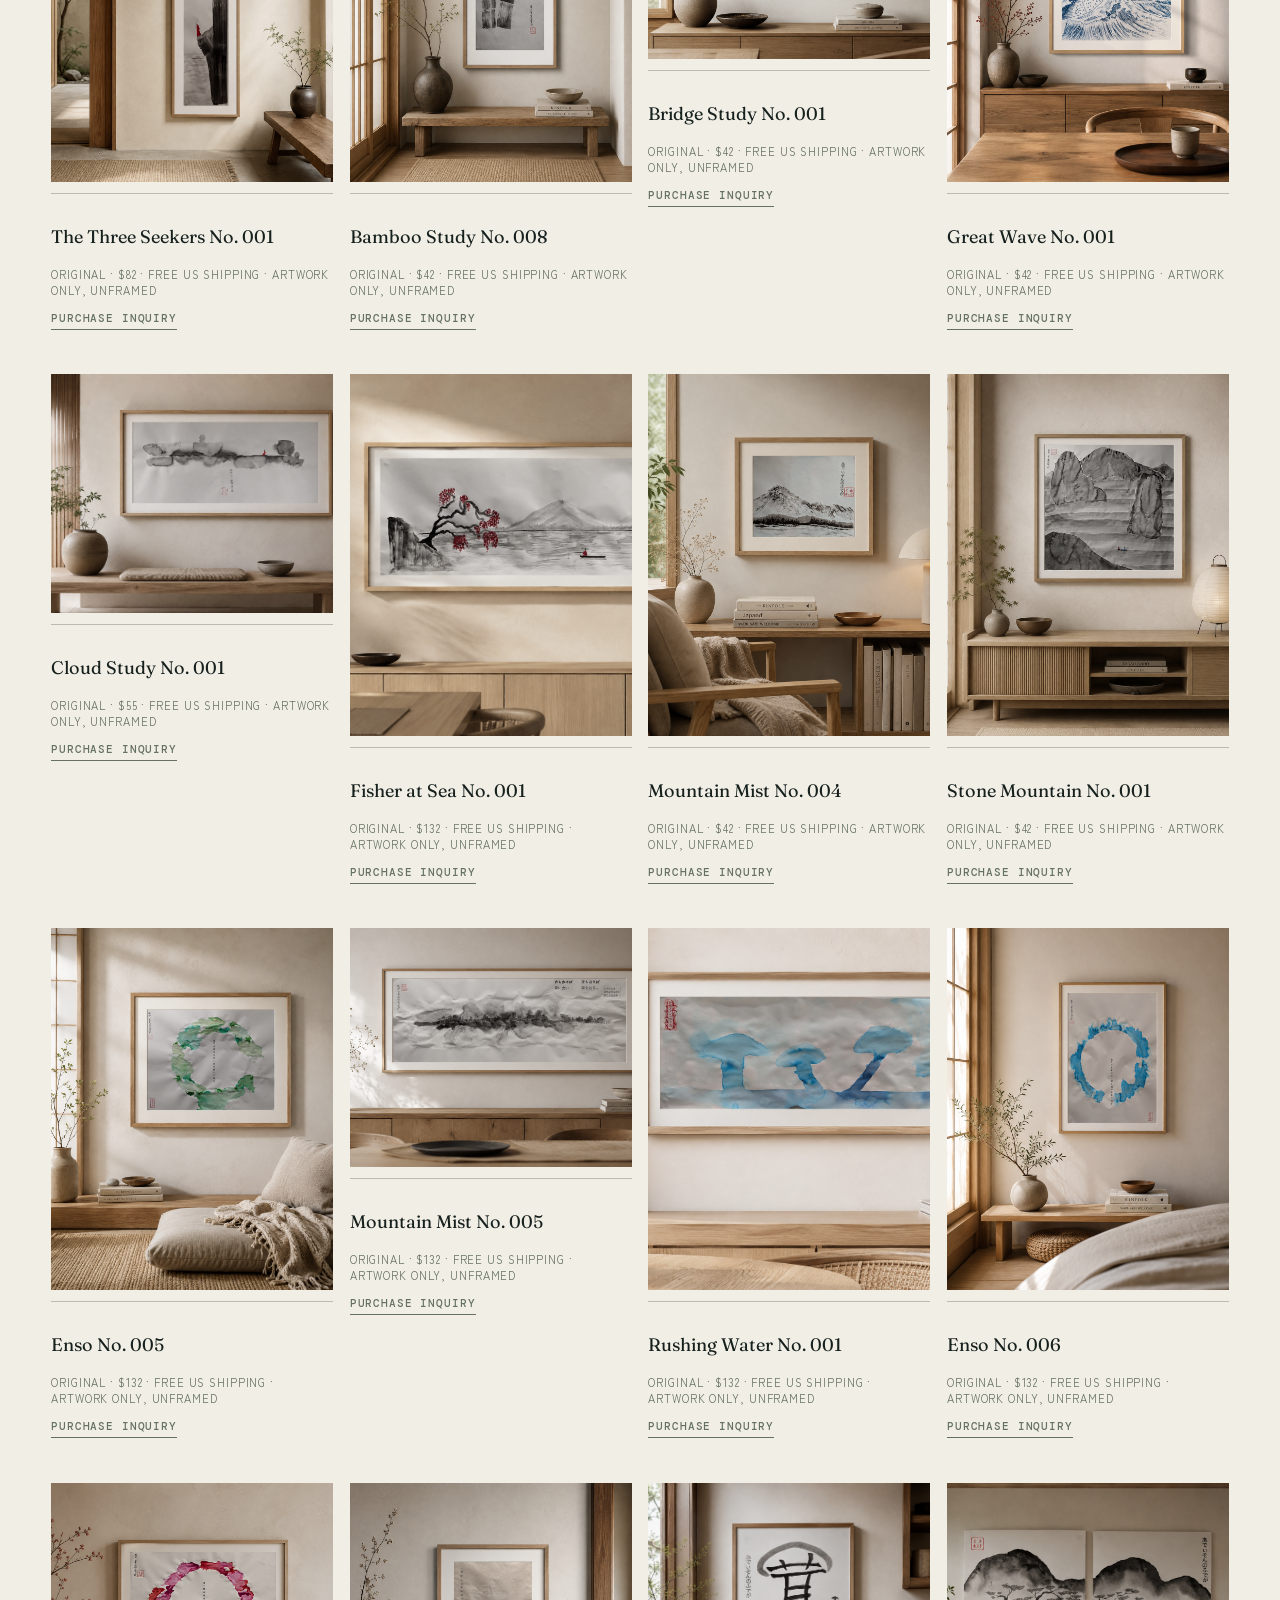
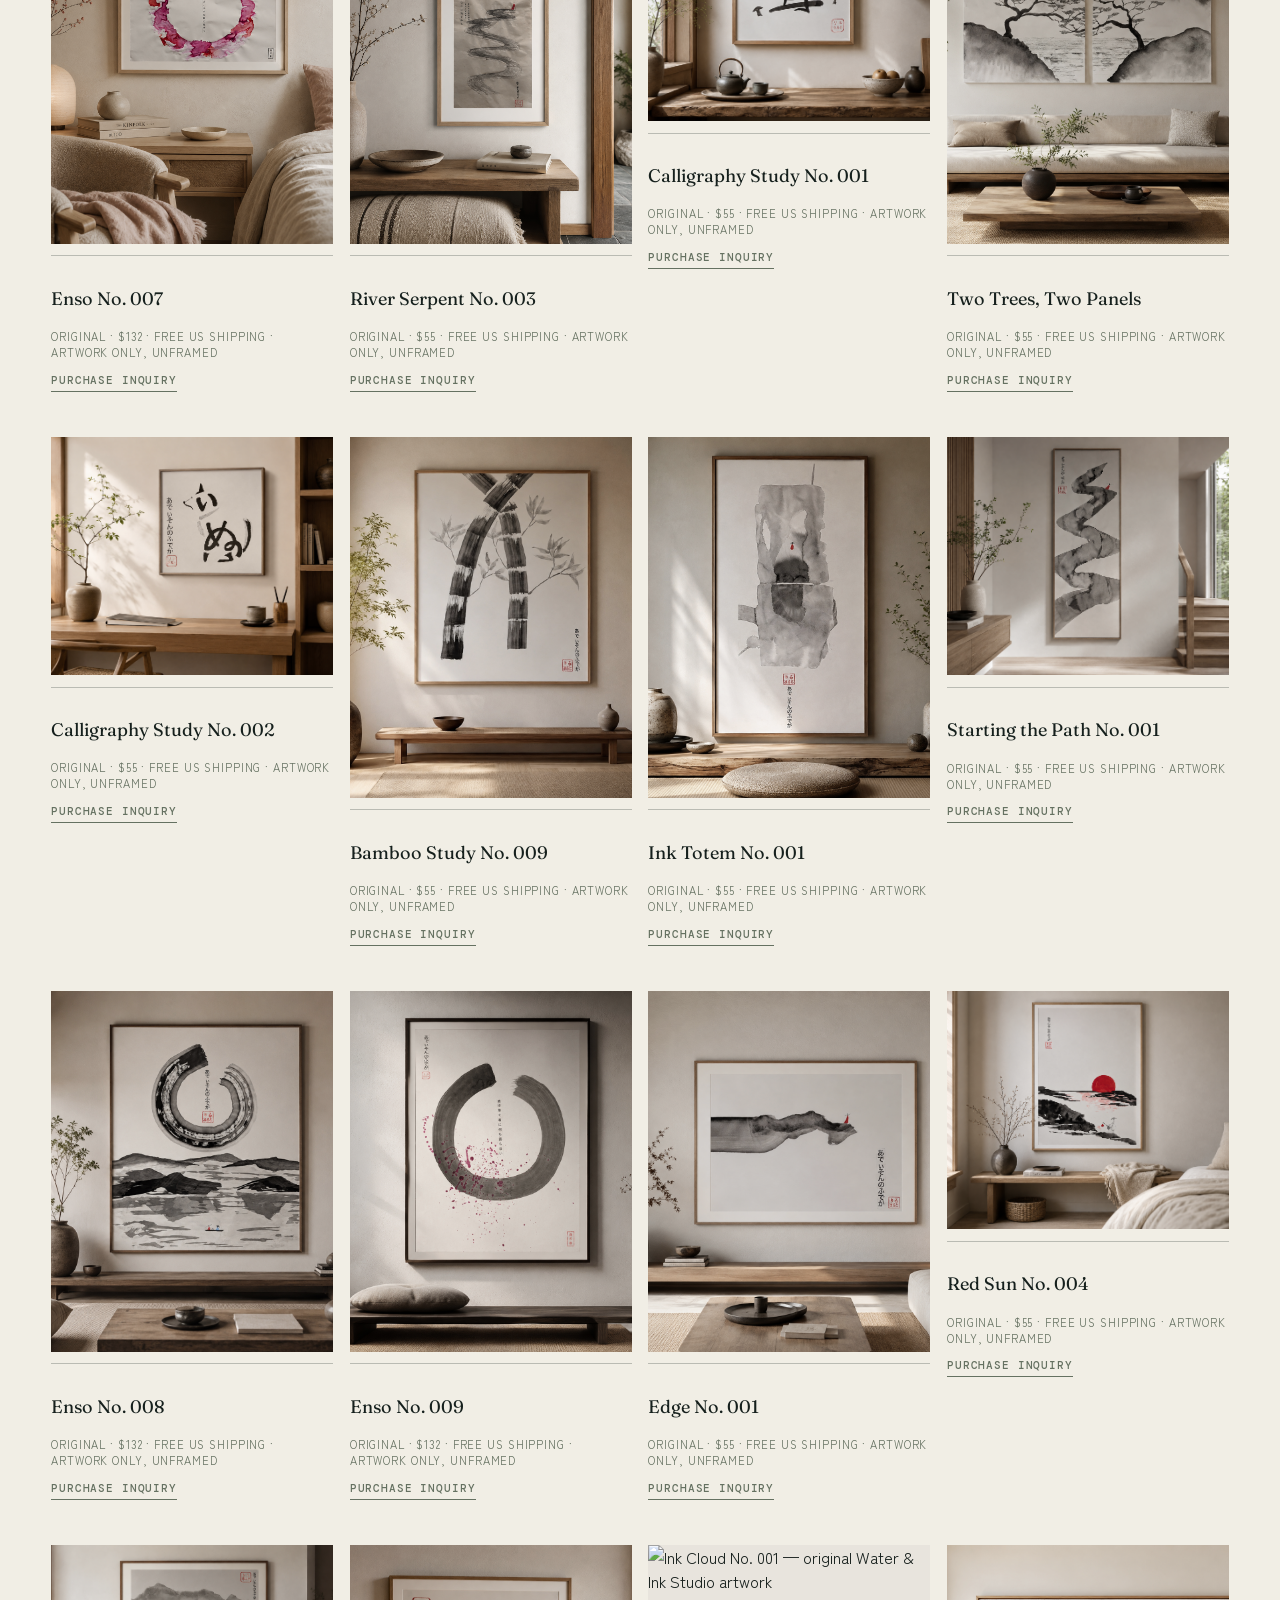
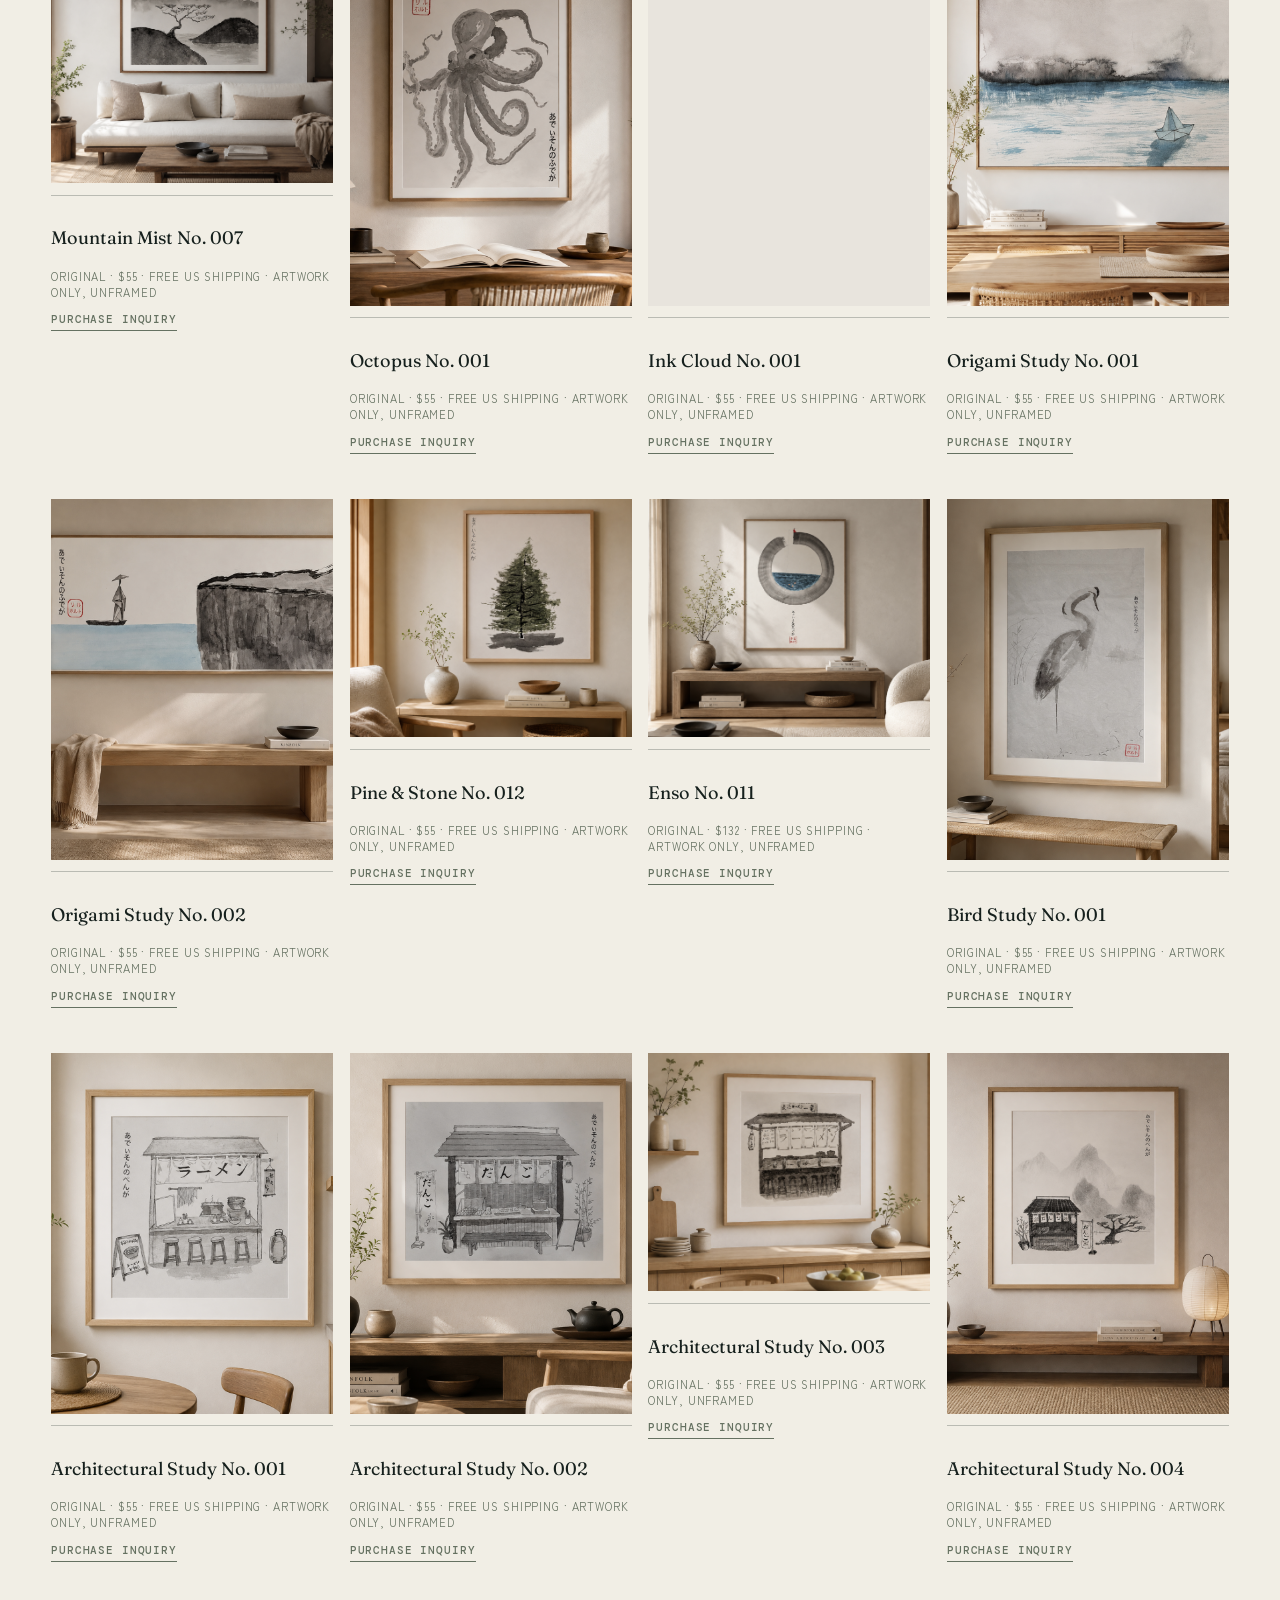
==== commit 20c4351c: "Use updated logo across site icons" ====
--- a/index.html
+++ b/index.html
@@ -29,7 +29,7 @@
     <div class="topline">Original works · Made by hand · One of a kind</div>
     <header class="site-header">
       <a class="wordmark" href="#top" aria-label="Water & Ink Studio home">
-        <img class="wordmark-seal" src="assets/gallery/water-and-ink-seal.png" alt="" />
+        <img class="wordmark-seal" src="assets/gallery/water-and-ink-logo.png" alt="" />
         <span class="jp" lang="ja">みずとすみ</span>
         <span>WATER &amp; INK<br />STUDIO</span>
       </a>
@@ -61,7 +61,7 @@
           <img class="hero-slide" src="assets/hero/hero-04.png" alt="Black brush enso original" />
           <img class="hero-slide" src="assets/hero/hero-05.png" alt="Ink landscape enso original" />
           <img class="hero-slide" src="assets/hero/hero-06.png" alt="Blue ink enso original" />
-          <img class="hero-slide" src="assets/gallery/water-and-ink-mark.png" alt="Water & Ink Studio red ink mark" />
+          <img class="hero-slide" src="assets/gallery/water-and-ink-logo.png" alt="Water & Ink Studio red ink mark" />
           <p>みずとすみ<br /><span>water &amp; ink</span></p>
         </div>
         <p class="hero-index">01 — 04</p>
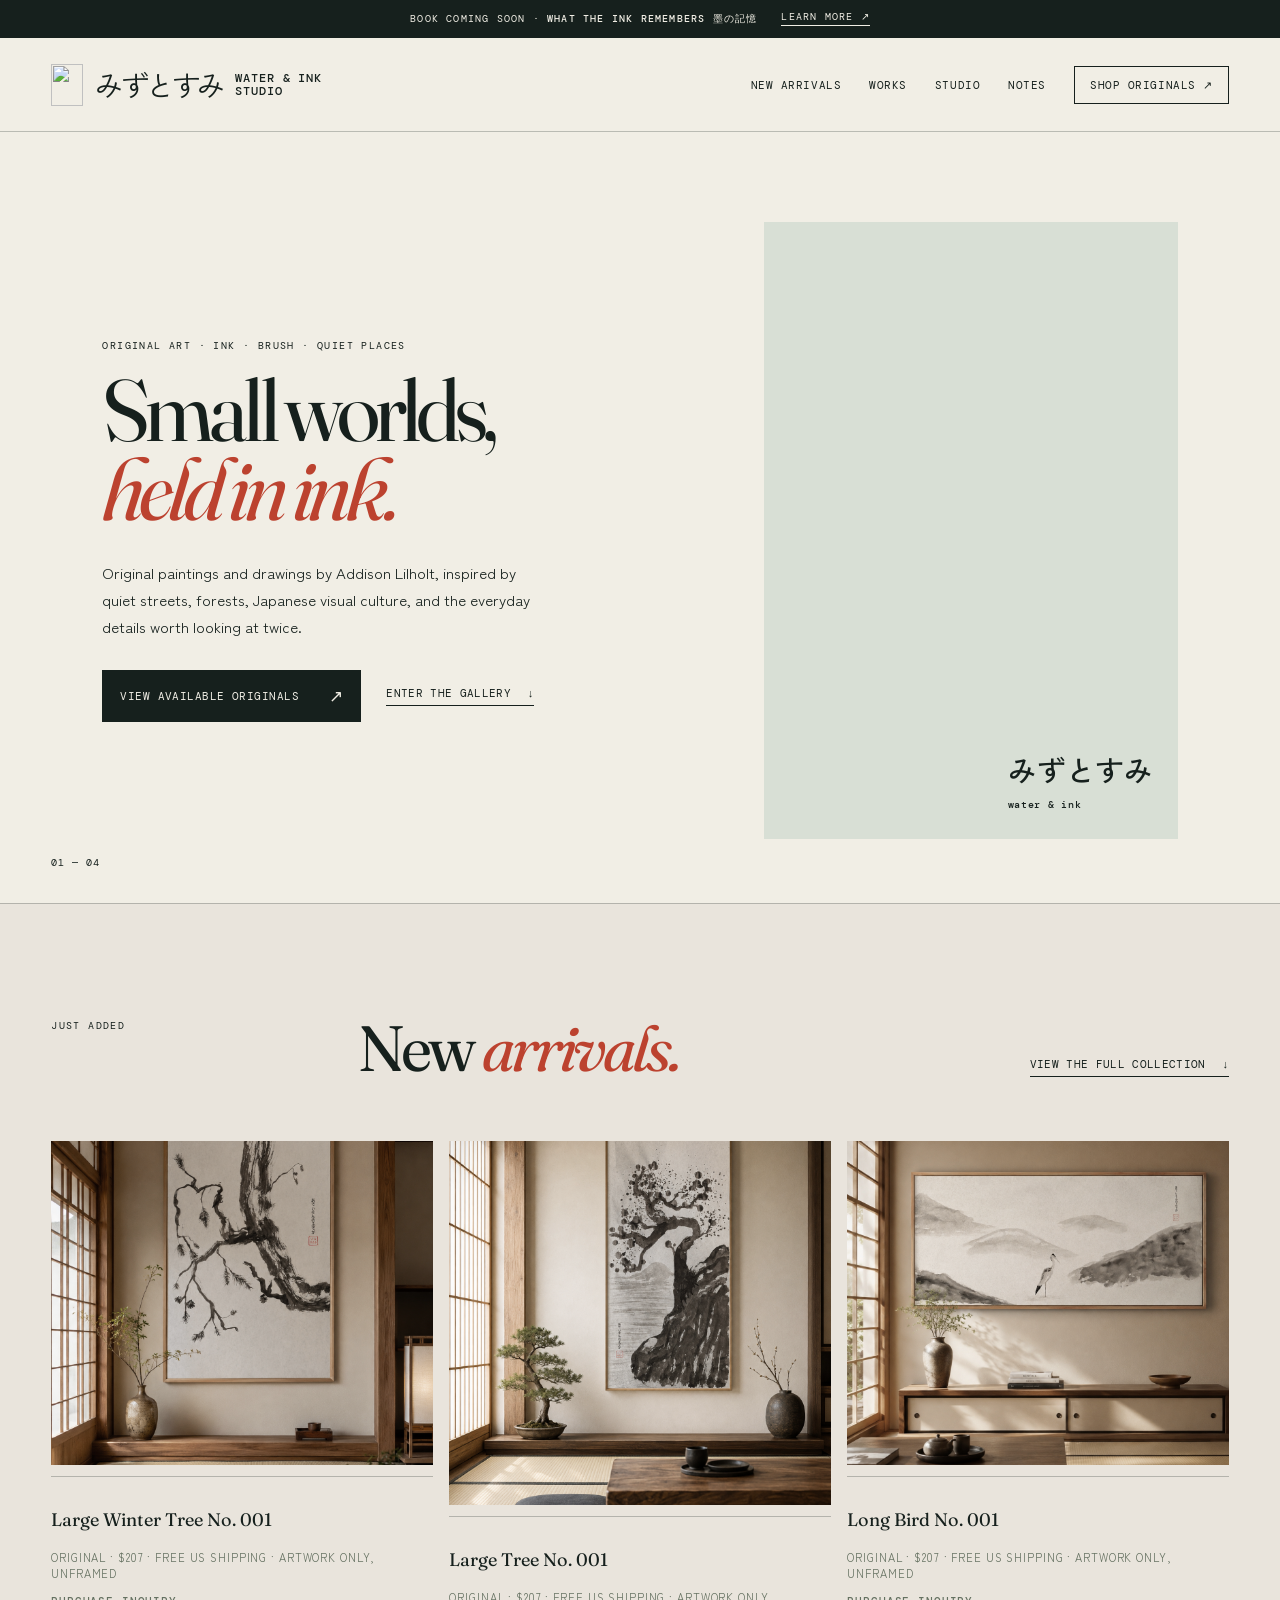
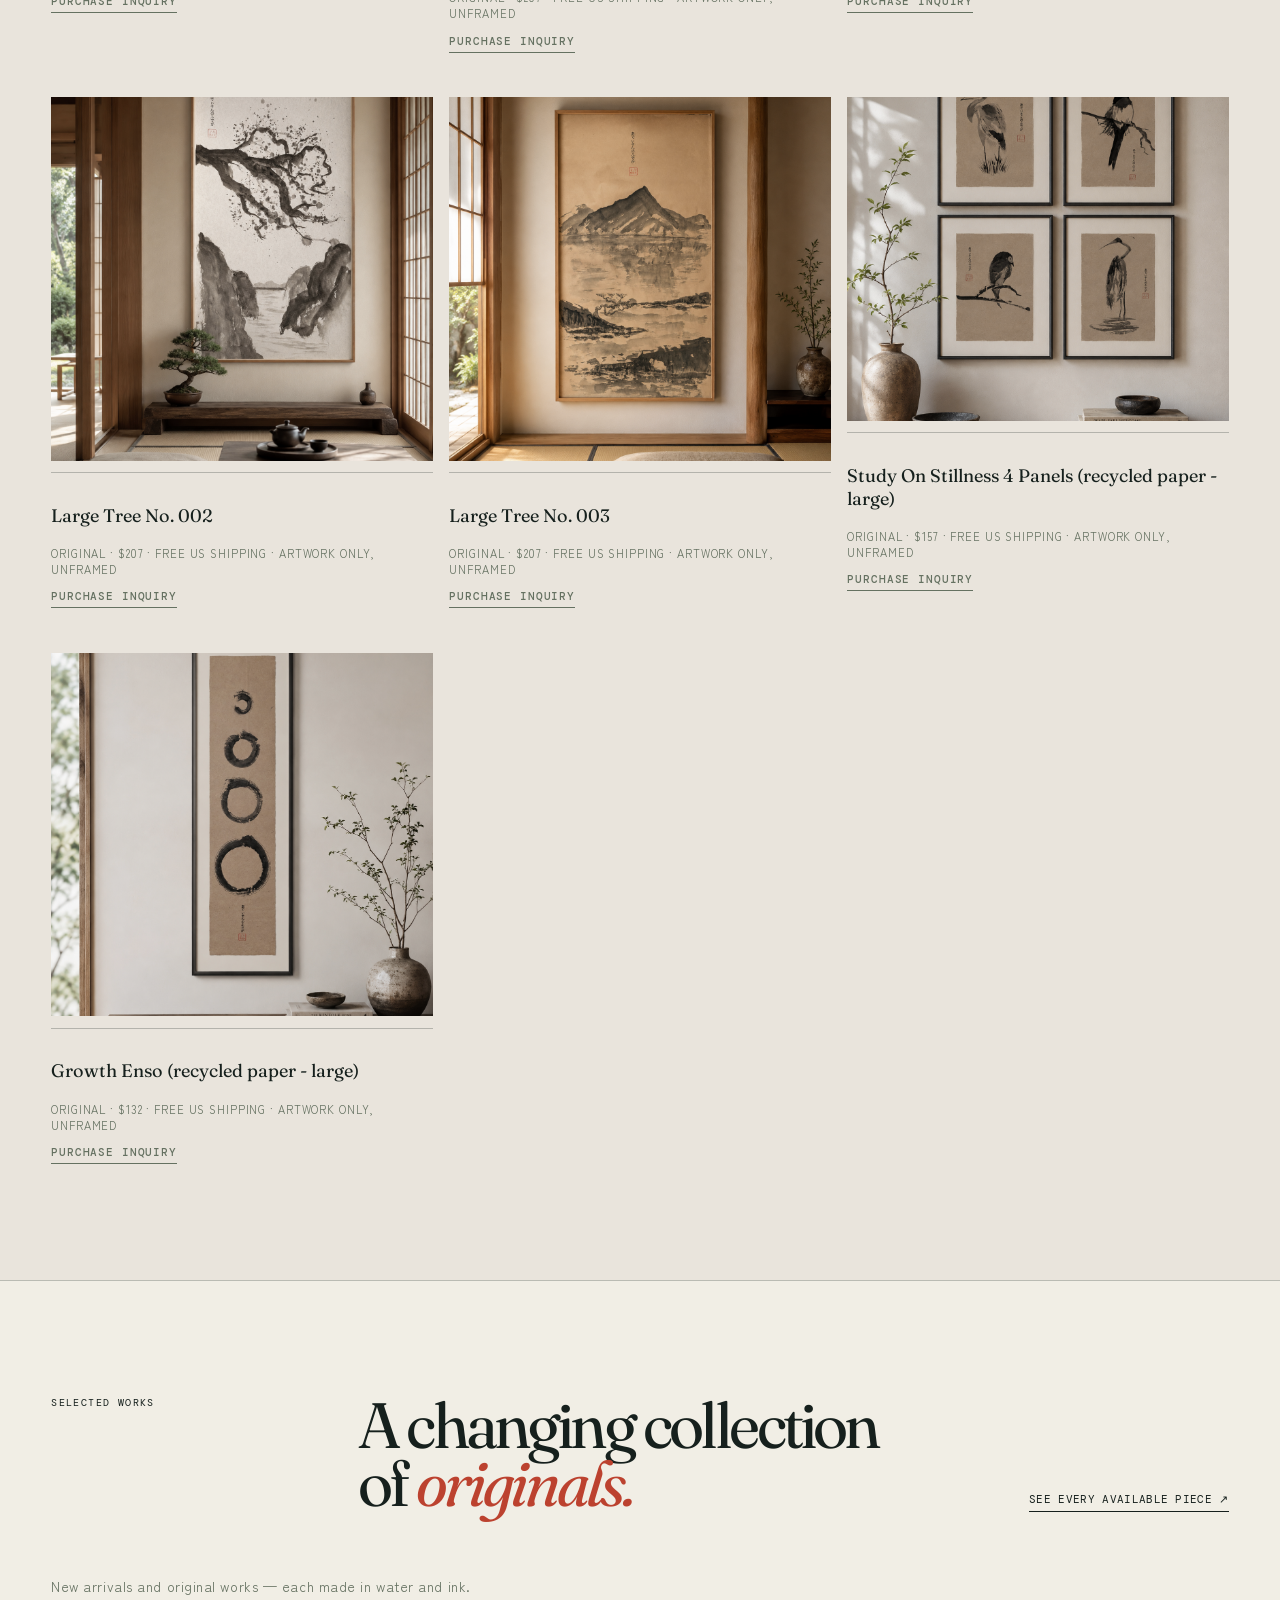
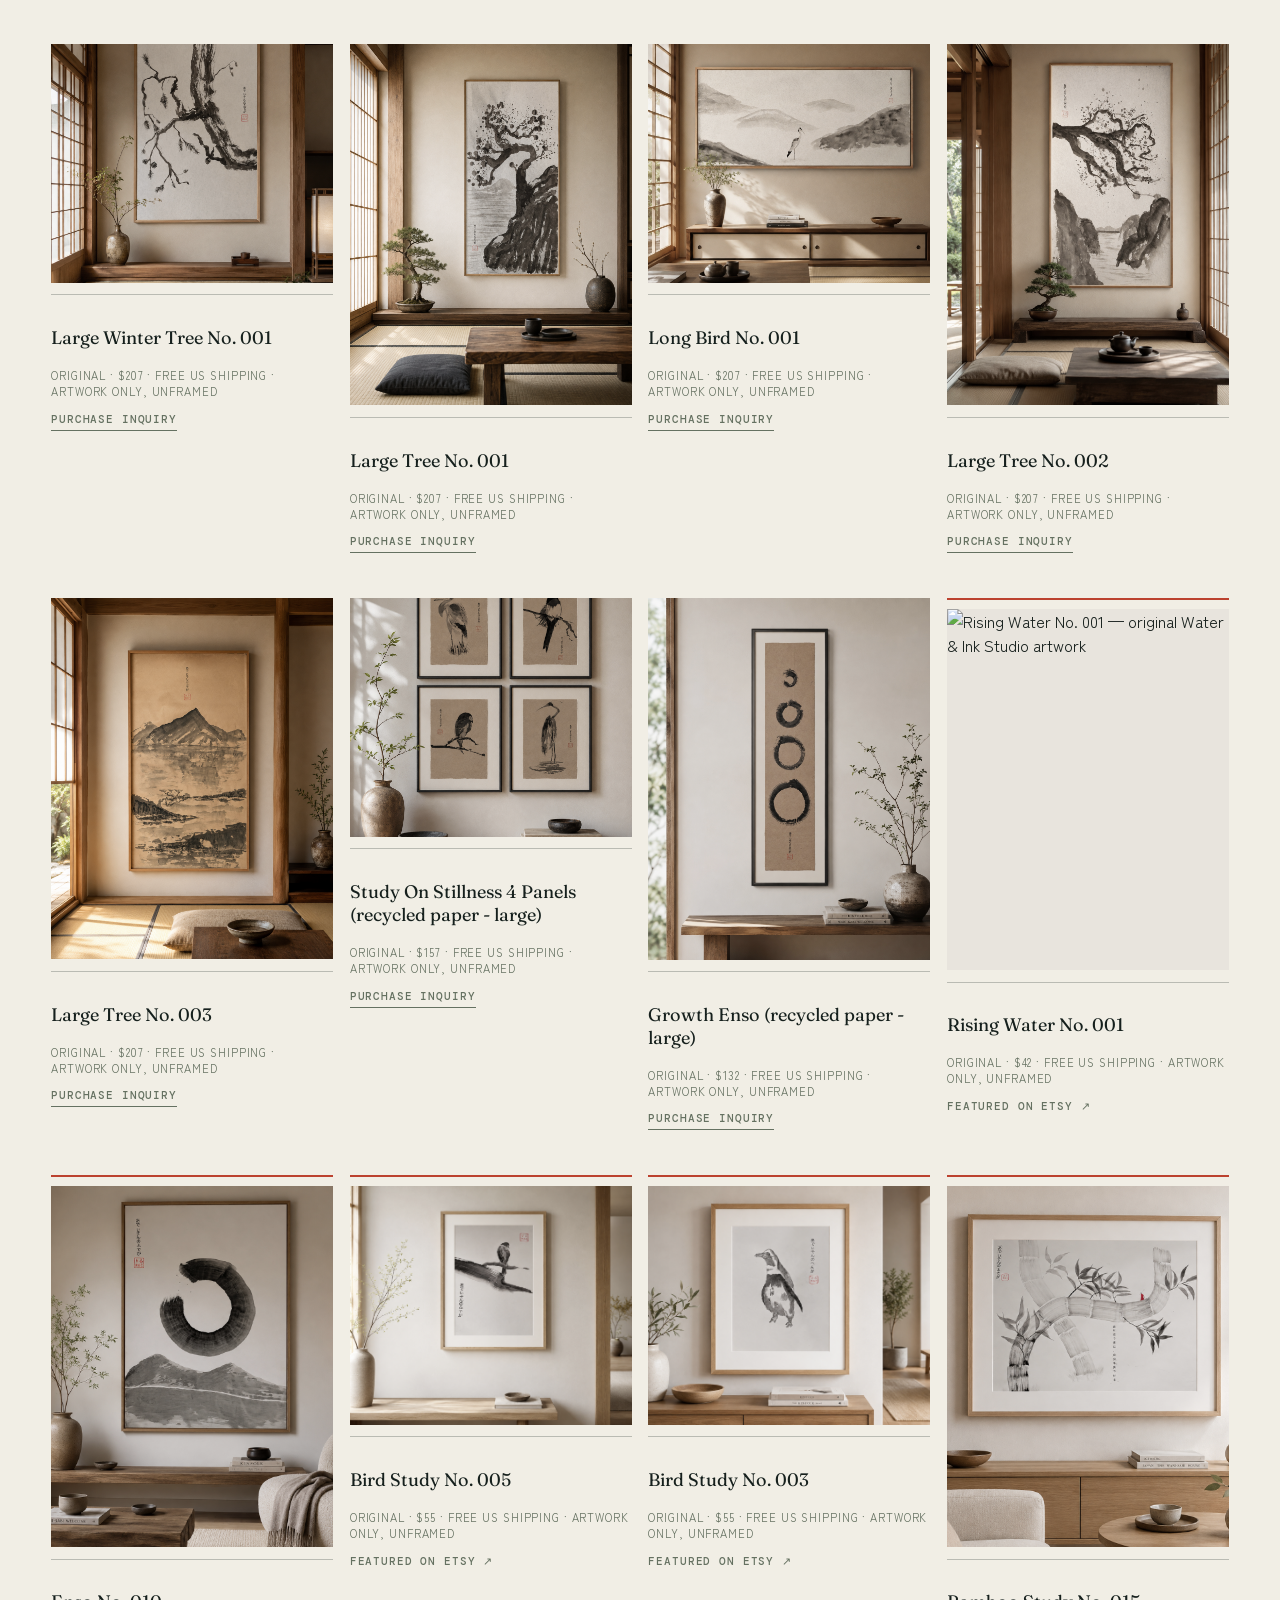
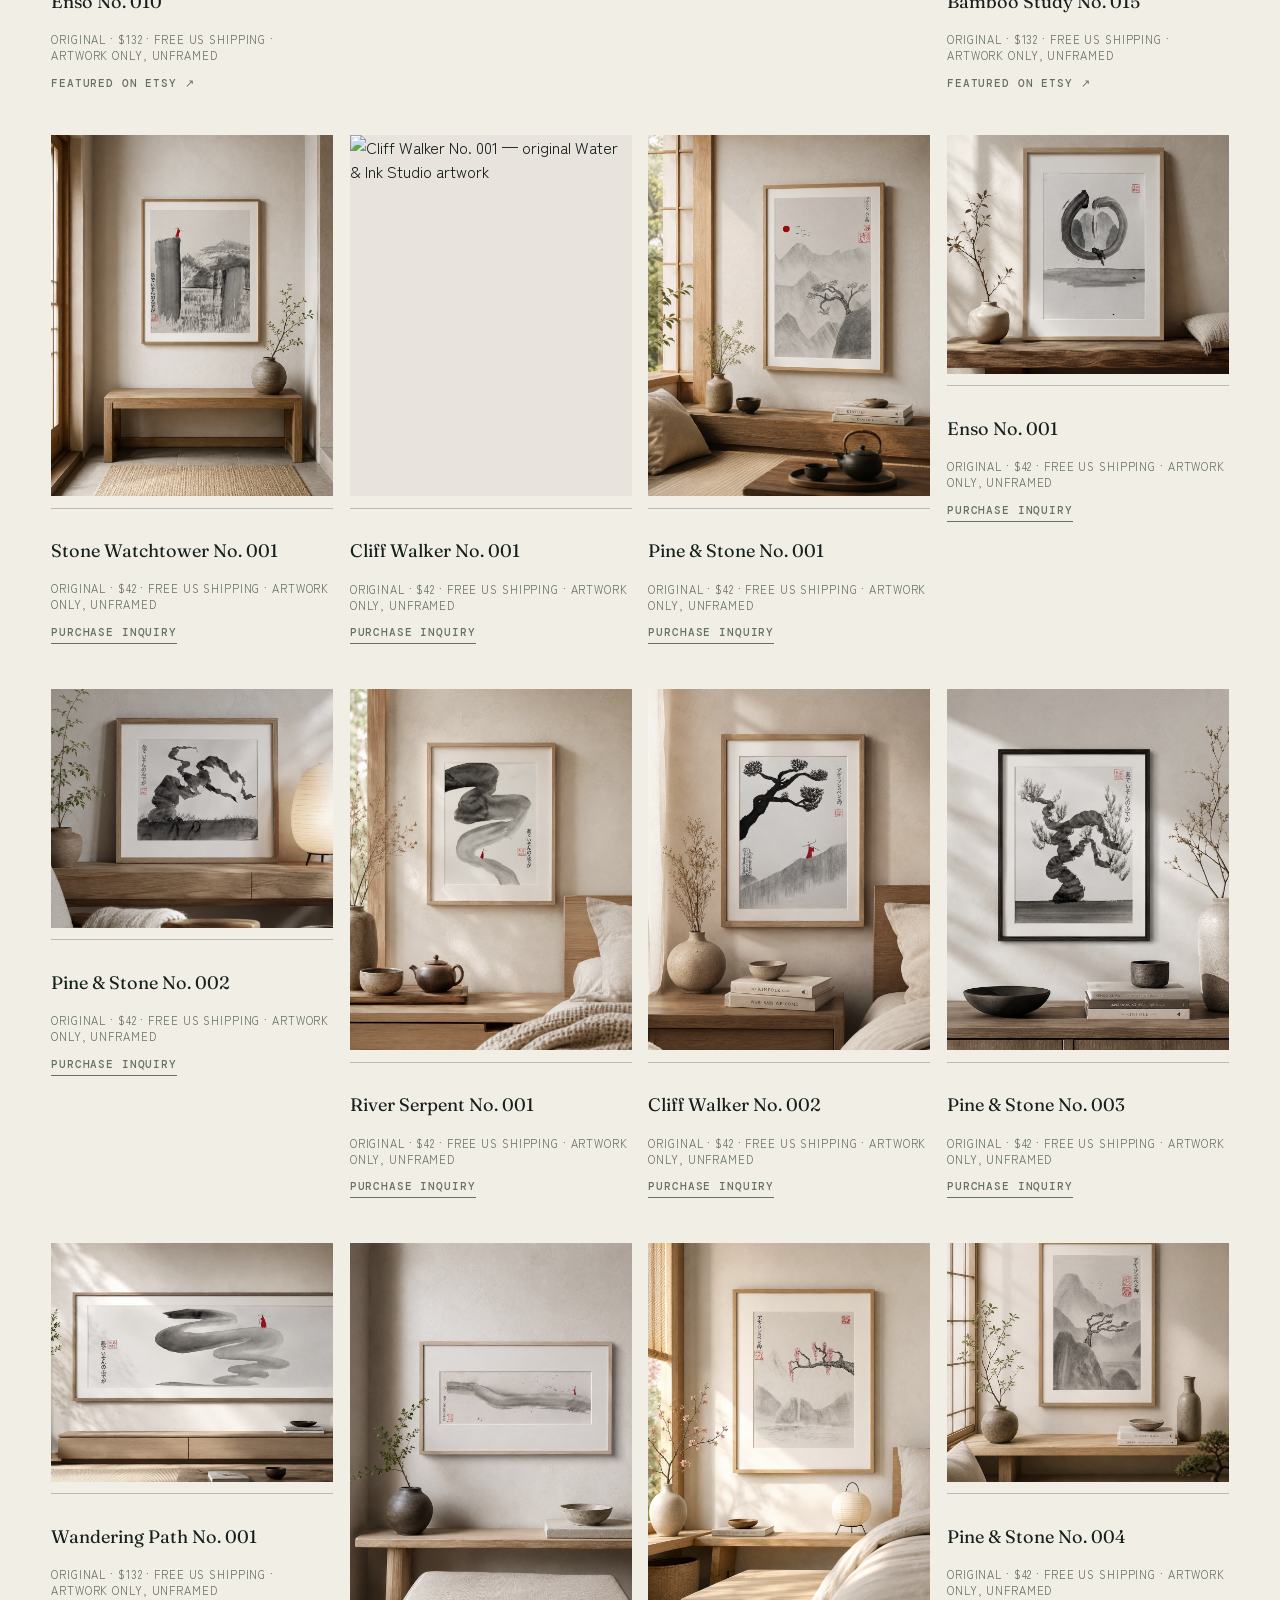
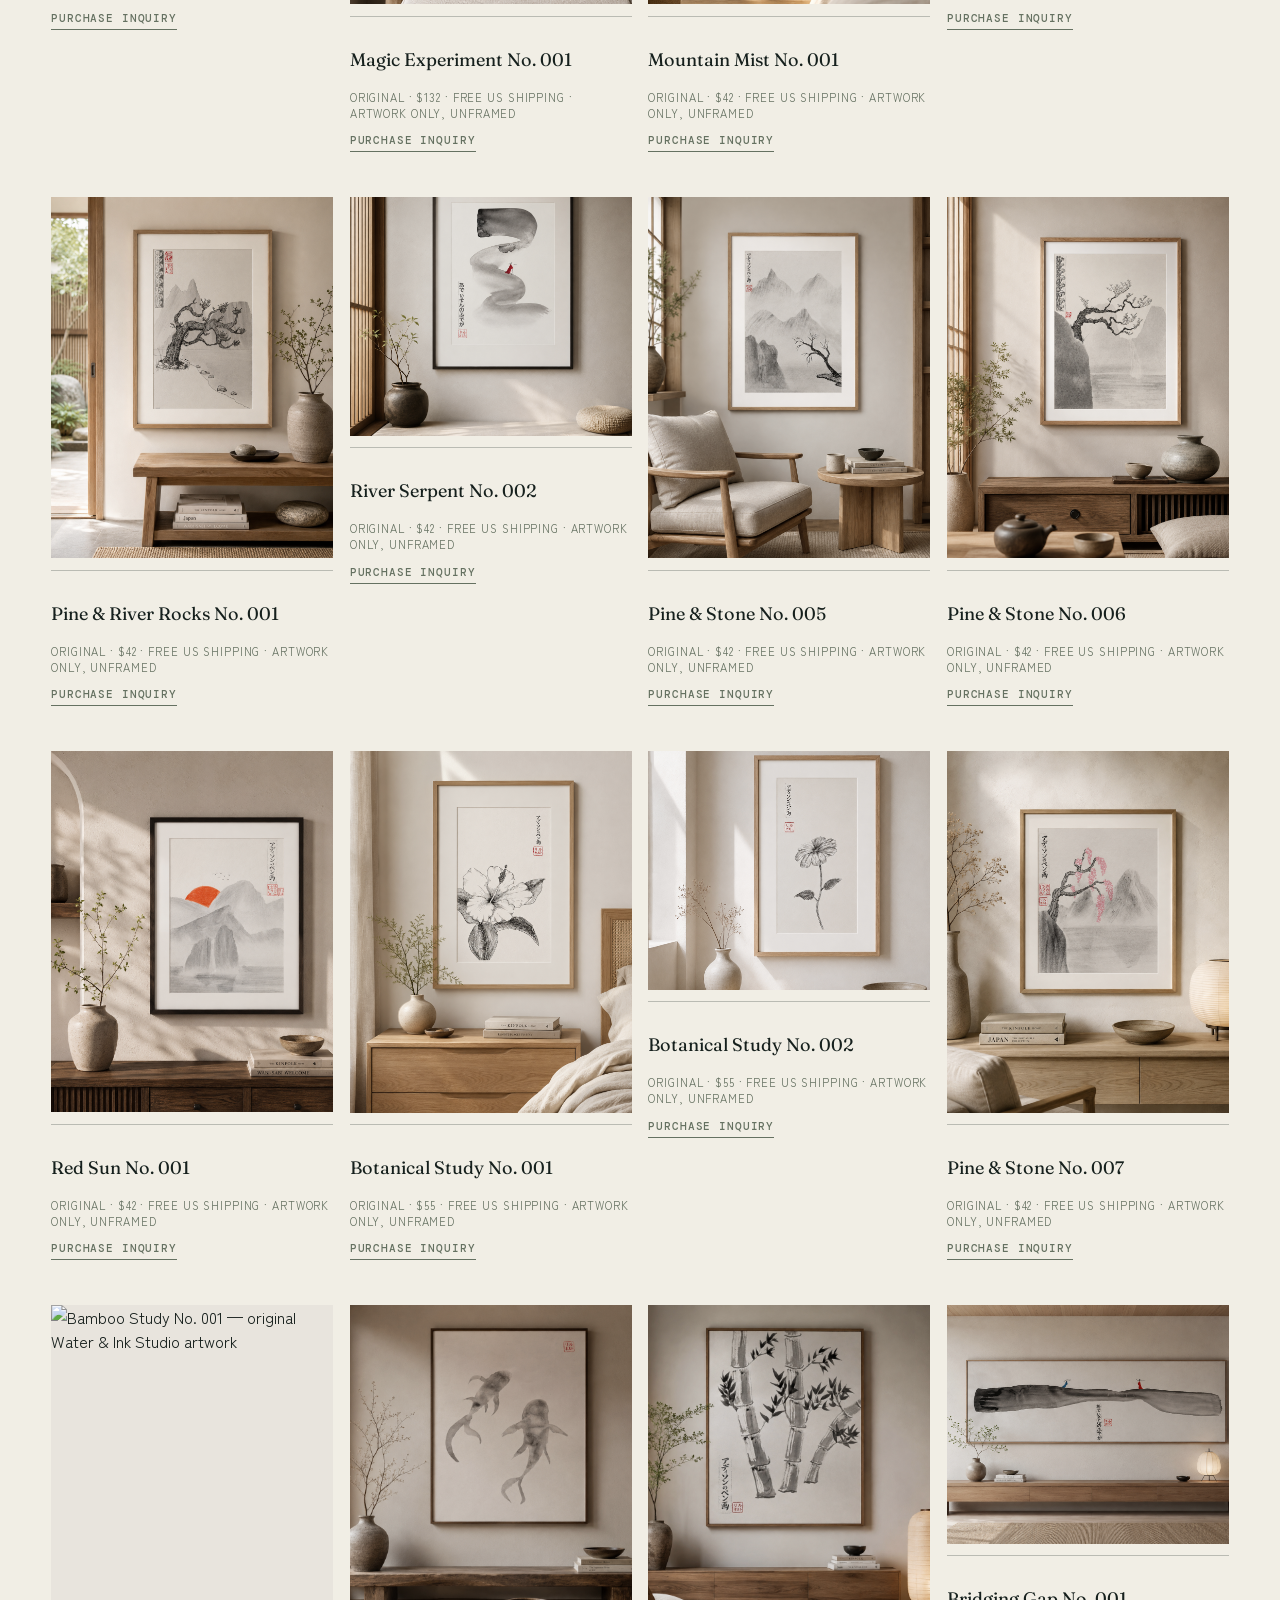
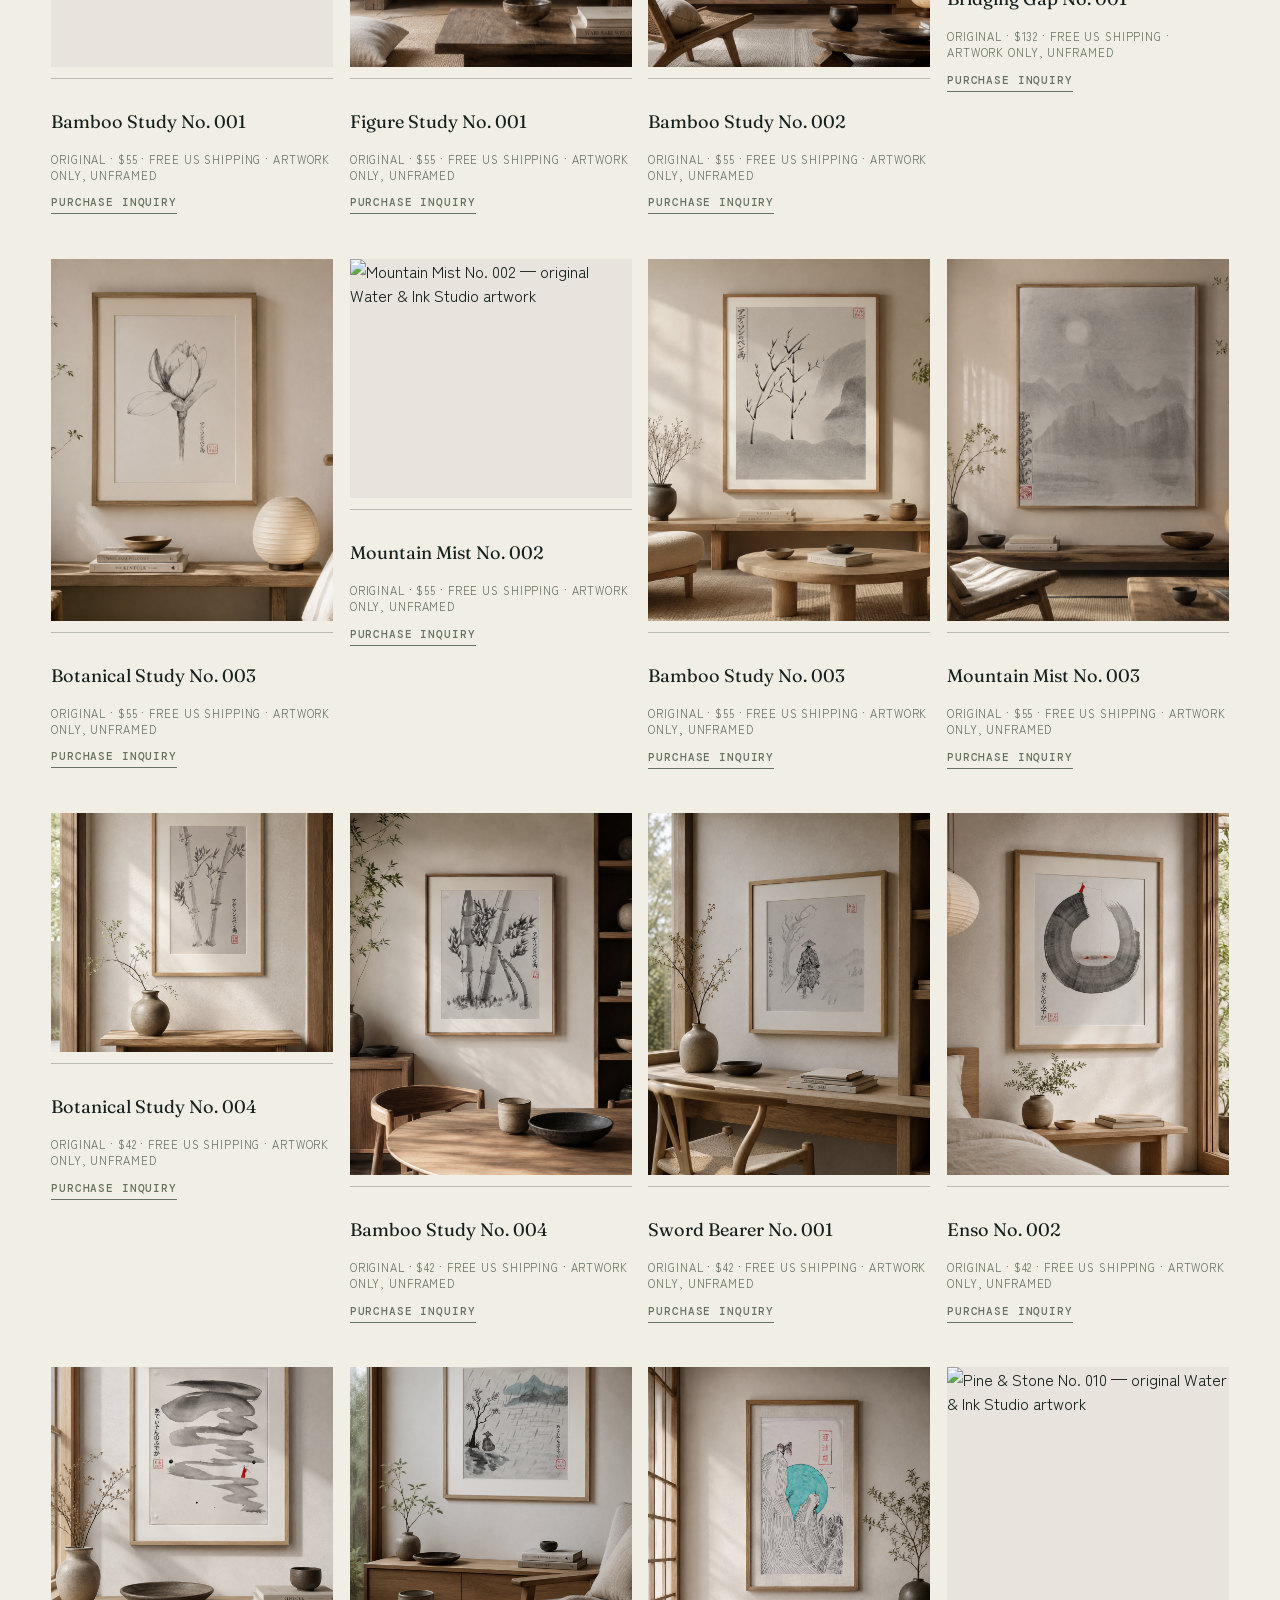
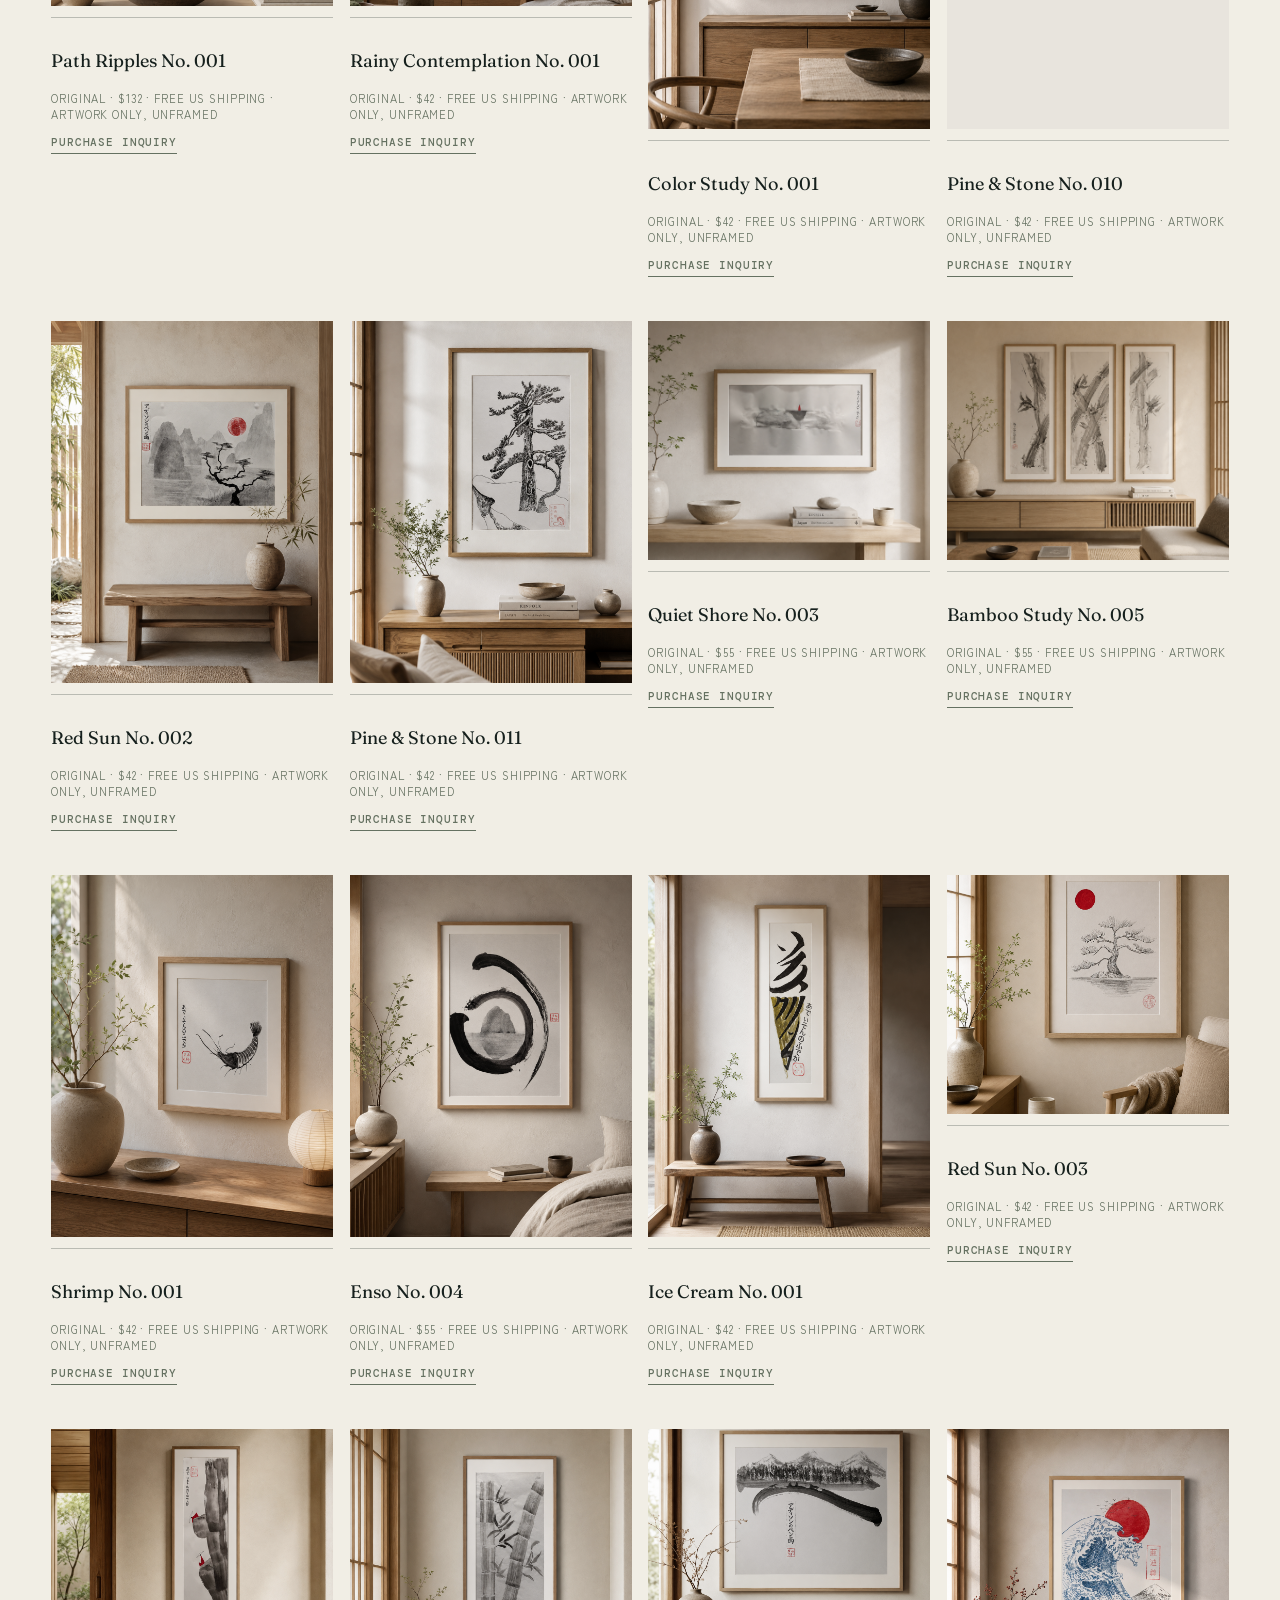
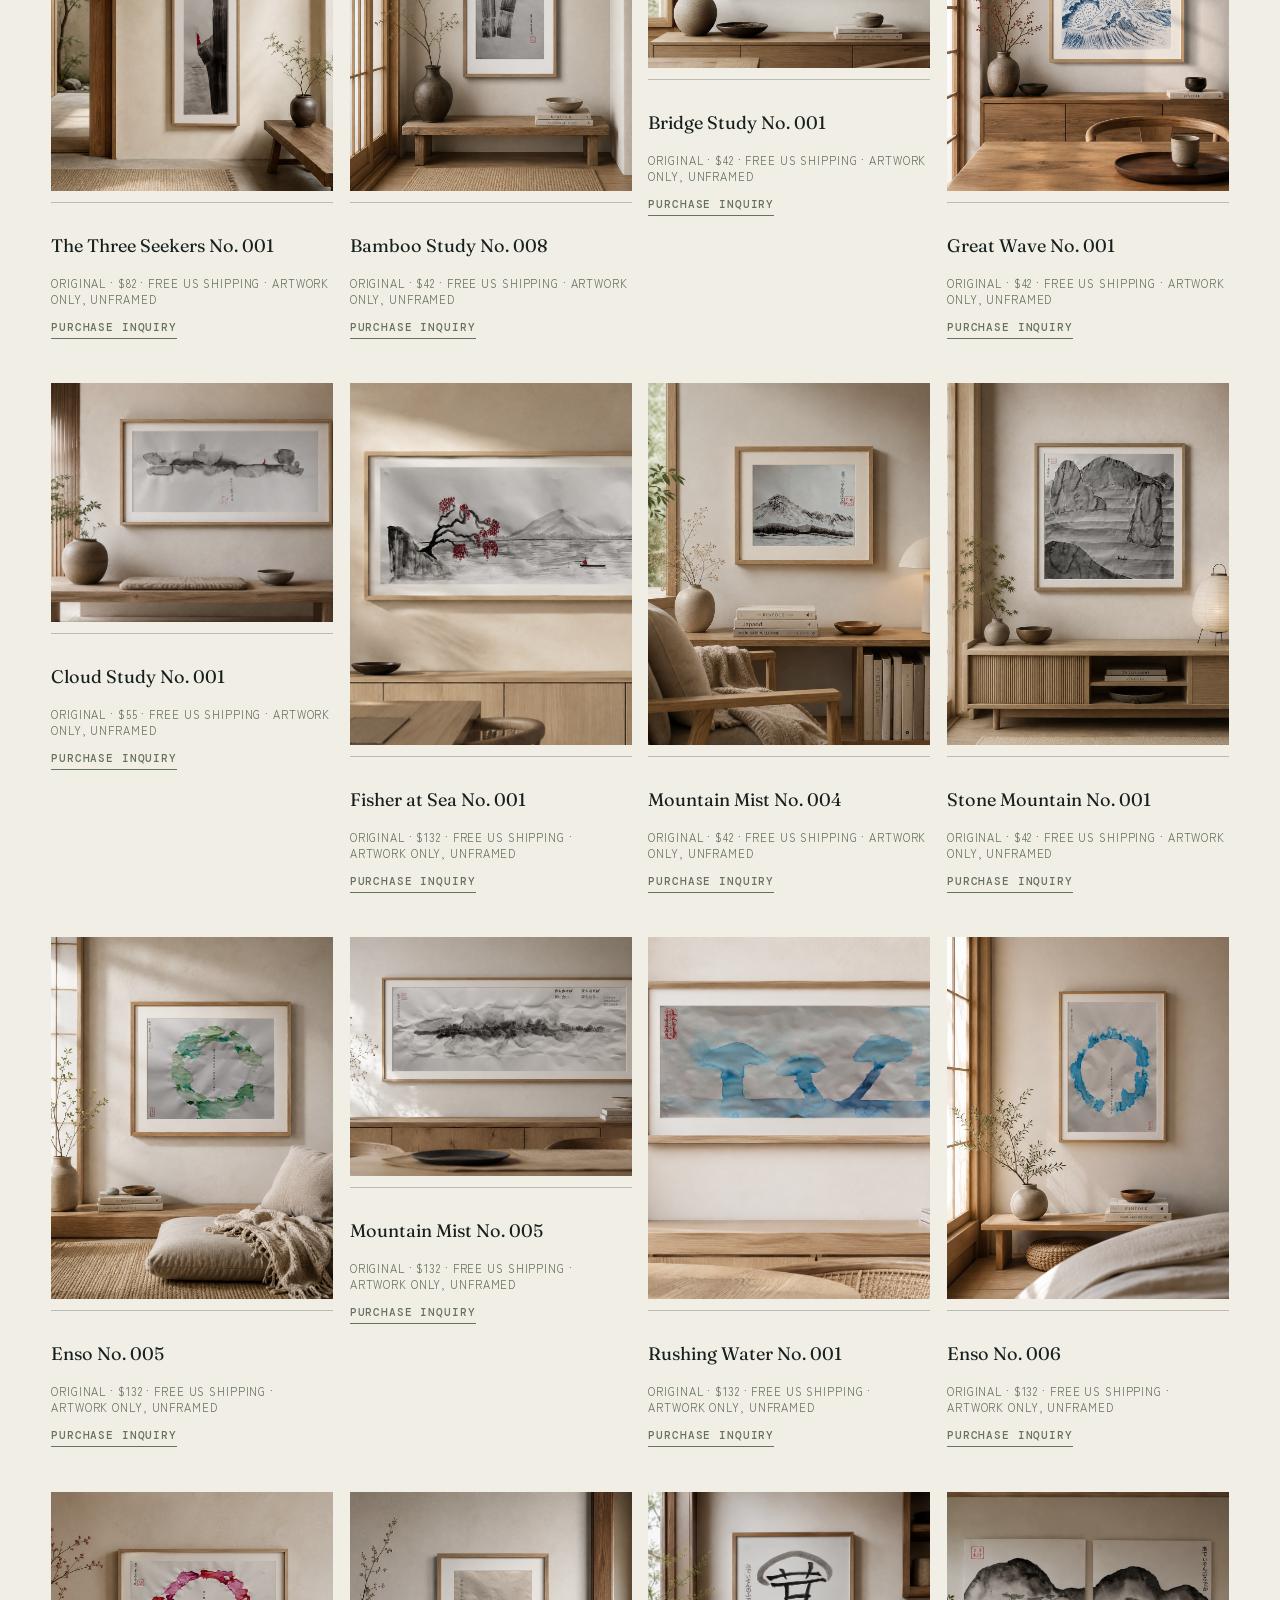
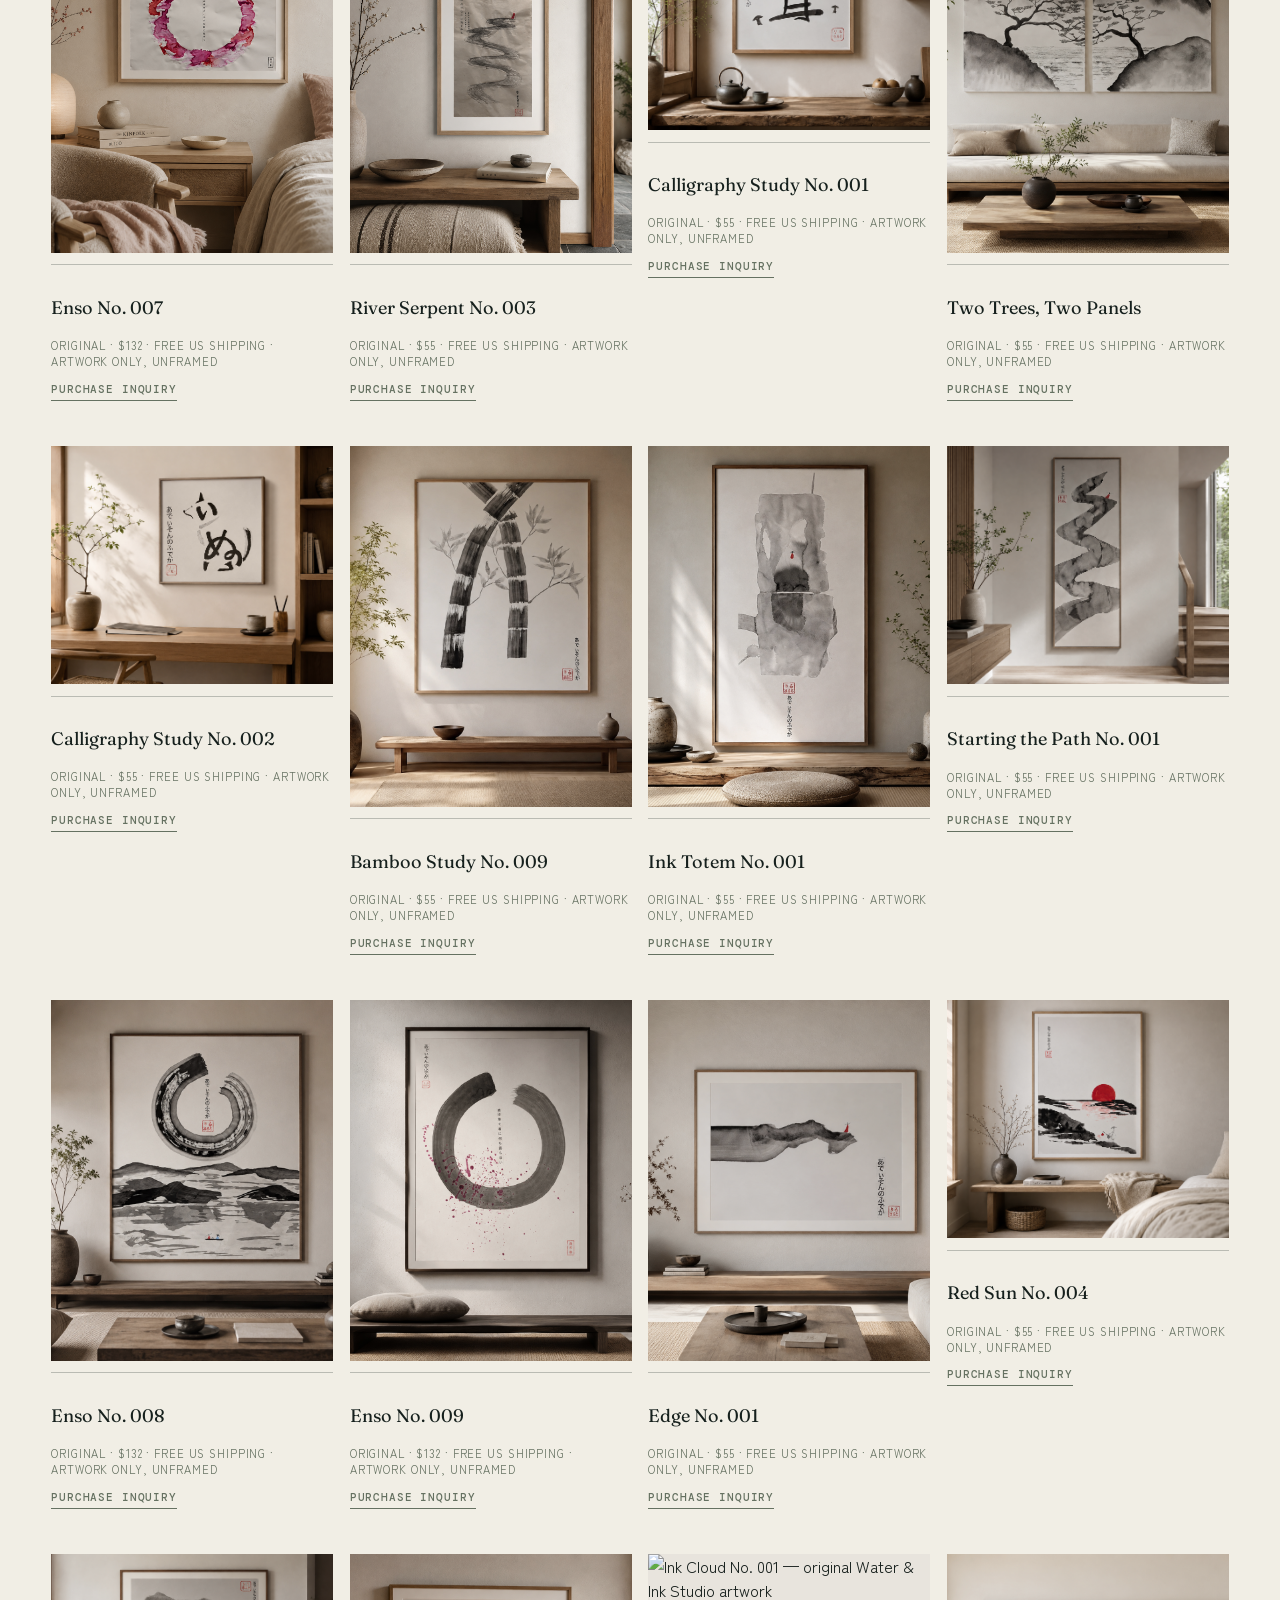
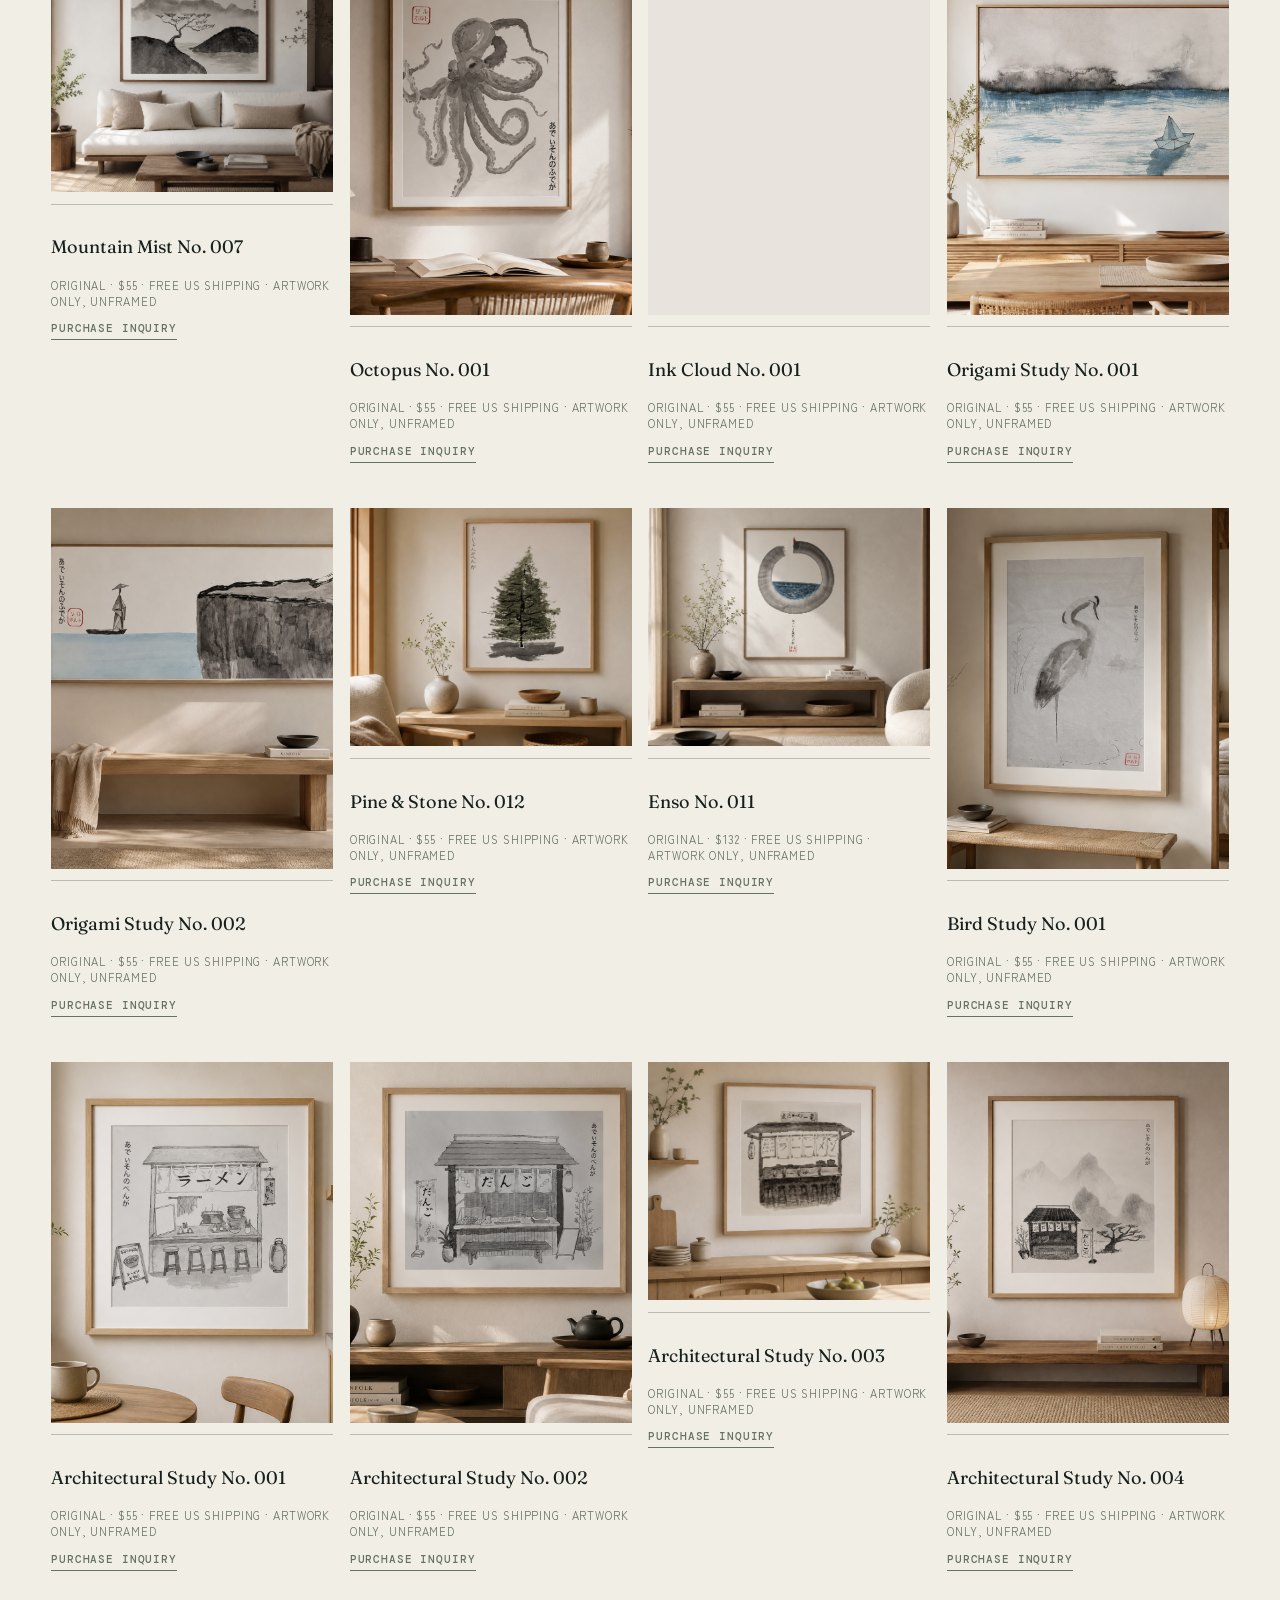
==== commit c6e0a721: "Announce What the Ink Remembers book" ====
--- a/index.html
+++ b/index.html
@@ -9,9 +9,20 @@
     <meta property="og:site_name" content="Water & Ink Studio" />
     <meta property="og:title" content="Water & Ink Studio — Small worlds, held in ink." />
     <meta property="og:description" content="Original paintings and drawings by Addison Lilholt. Join Studio Notes for first access to new work." />
-    <meta property="og:image" content="https://waterandinkstudio.netlify.app/assets/icons/water-ink-icon-512.png" />
+    <meta property="og:image" content="https://waterandinkstudio.netlify.app/assets/social/water-and-ink-social-banner.png" />
+    <meta property="og:image:width" content="1200" />
+    <meta property="og:image:height" content="630" />
+    <meta property="og:image:alt" content="Water & Ink Studio — original art in water and ink" />
+    <meta property="og:video" content="https://waterandinkstudio.netlify.app/assets/social/water-and-ink-social-teaser.mp4" />
+    <meta property="og:video:secure_url" content="https://waterandinkstudio.netlify.app/assets/social/water-and-ink-social-teaser.mp4" />
+    <meta property="og:video:type" content="video/mp4" />
+    <meta property="og:video:width" content="1200" />
+    <meta property="og:video:height" content="630" />
     <meta property="og:url" content="https://waterandinkstudio.netlify.app/" />
-    <meta name="twitter:card" content="summary" />
+    <meta name="twitter:card" content="summary_large_image" />
+    <meta name="twitter:title" content="Water & Ink Studio — Small worlds, held in ink." />
+    <meta name="twitter:description" content="Original paintings and drawings by Addison Lilholt." />
+    <meta name="twitter:image" content="https://waterandinkstudio.netlify.app/assets/social/water-and-ink-social-banner.png" />
     <title>Water & Ink Studio — みずとすみ</title>
     <link rel="icon" href="assets/icons/favicon-32.png" sizes="32x32" type="image/png" />
     <link rel="icon" href="assets/icons/favicon-16.png" sizes="16x16" type="image/png" />
@@ -20,13 +31,13 @@
     <link rel="preconnect" href="https://fonts.googleapis.com" />
     <link rel="preconnect" href="https://fonts.gstatic.com" crossorigin />
     <link href="https://fonts.googleapis.com/css2?family=DM+Mono:wght@400;500&family=Fraunces:opsz,wght@9..144,400;9..144,500&family=Zen+Kaku+Gothic+New:wght@400;500&display=swap" rel="stylesheet" />
-    <link rel="stylesheet" href="styles.css?v=4" />
+    <link rel="stylesheet" href="styles.css?v=5" />
     <script type="application/ld+json">
       {"@context":"https://schema.org","@type":"VisualArtsOrganization","name":"Water & Ink Studio","url":"https://waterandinkstudio.netlify.app/","description":"Original ink, brush, watercolor, and pen artwork by Addison Lilholt.","sameAs":["https://www.etsy.com/shop/WATERandINKSTUDIOArt","https://chicken-of-the-woods.printify.me"]}
     </script>
   </head>
   <body>
-    <div class="topline">Original works · Made by hand · One of a kind</div>
+    <a class="topline book-announcement" href="#book"><span>Book coming soon · <strong>What the Ink Remembers</strong> <span lang="ja">墨の記憶</span></span><span class="book-announcement-link">Learn more ↗</span></a>
     <header class="site-header">
       <a class="wordmark" href="#top" aria-label="Water & Ink Studio home">
         <img class="wordmark-seal" src="assets/gallery/water-and-ink-logo.png" alt="" />
@@ -110,8 +121,20 @@
       </dialog>
 
       <section class="wearables" aria-labelledby="wear-title">
-        <div class="wear-art"><img src="assets/gallery/66e319d34bf9596c.jpg" alt="Water and Ink Studio work printed on a shirt" /><div class="shirt"><span>水</span></div><p>WORN<br />WORKS</p></div>
+        <a class="wear-art" href="https://chicken-of-the-woods.printify.me/product/32042744" target="_blank" rel="noreferrer" aria-label="Shop the Water & Ink Studio Official Tee 2"><img src="assets/print-shop/water-ink-studio-official-tee-2.jpg" alt="White Water & Ink Studio Official Tee 2" /><p>WORN<br />WORKS <span>↗</span></p></a>
         <div class="wear-copy"><p class="eyebrow">The print shop</p><h2 id="wear-title">Art that<br /><em>comes with you.</em></h2><p>Selected studio works made for shirts and small everyday things. Printed to order through Printify.</p><a class="button button-light" href="https://chicken-of-the-woods.printify.me" target="_blank" rel="noreferrer">Visit the print shop <span>↗</span></a></div>
+      </section>
+
+      <section class="book-feature" id="book" aria-labelledby="book-title">
+        <div class="book-cover"><img src="assets/book/what-the-ink-remembers-cover.png" alt="Cover of What the Ink Remembers: a white ensō on a black background with red English and Japanese lettering" width="1046" height="1048" loading="lazy" /></div>
+        <div class="book-copy">
+          <p class="eyebrow">A book by Addison Lilholt · Coming soon</p>
+          <h2 id="book-title">What the Ink<br /><em>Remembers</em></h2>
+          <p class="book-japanese" lang="ja">墨の記憶</p>
+          <p class="book-subtitle">Selected Works in Sumi &amp; Ink</p>
+          <p>A selection of works from Water &amp; Ink Studio, brought together in a book.</p>
+          <p class="book-release-note">Coming soon. The purchase link will be available here when the book is released.</p>
+        </div>
       </section>
 
       <section class="about" id="about" aria-labelledby="about-title">
--- a/styles.css
+++ b/styles.css
@@ -1,4 +1,10 @@
 :root { --paper:#f1eee5; --ink:#16201d; --red:#bc422f; --moss:#657161; --line:rgba(22,32,29,.25); }
+.book-announcement { display:flex; justify-content:center; align-items:center; flex-wrap:wrap; gap:8px 24px; background:var(--ink); color:var(--paper); min-height:38px; }
+.book-announcement strong { font-weight:500; }.book-announcement-link { border-bottom:1px solid currentColor; padding-bottom:2px; white-space:nowrap; }.book-announcement:hover .book-announcement-link { color:#e9aa97; }
+.book-feature { display:grid; grid-template-columns:minmax(0,.85fr) minmax(0,1fr); align-items:center; gap:7vw; padding:7vw 8vw; border-top:1px solid var(--line); scroll-margin-top:24px; background:#e6e3d9; }
+.book-cover { max-width:460px; }.book-cover img { display:block; width:100%; height:auto; box-shadow:12px 16px 28px rgba(22,32,29,.15); }
+.book-copy h2 { font:400 clamp(2.8rem,5.4vw,5.8rem)/.98 Fraunces,Georgia,serif; letter-spacing:-.055em; margin:0; }.book-copy h2 em { font-weight:400; color:var(--red); }.book-japanese { font-size:clamp(1.5rem,2.5vw,2.5rem); margin:20px 0 8px; }.book-copy .book-subtitle { font:11px/1.6 "DM Mono",monospace; letter-spacing:.08em; text-transform:uppercase; margin:0 0 24px; }.book-copy>p:not(.eyebrow):not(.book-japanese):not(.book-subtitle) { max-width:430px; font-size:15px; line-height:1.8; }.book-release-note { color:#4d5751; }
+@media(max-width:760px) { .book-announcement { line-height:1.6; padding:9px 6vw; }.book-feature { grid-template-columns:1fr; padding:14vw 7vw; gap:40px; }.book-cover { width:80%; max-width:360px; margin:auto; }.book-announcement~.site-header { position:relative; }.book-announcement~.site-header nav { top:100%; }.book-copy h2 { font-size:clamp(2.8rem,10vw,4.5rem); } }
 * { box-sizing:border-box; } html { scroll-behavior:smooth; } body { margin:0; color:var(--ink); background:var(--paper); font-family:"Zen Kaku Gothic New", sans-serif; } a { color:inherit; text-decoration:none; }
 .topline { padding:8px 4vw; border-bottom:1px solid var(--line); text-align:center; font:10px/1.2 "DM Mono", monospace; letter-spacing:.12em; text-transform:uppercase; }.site-header { min-height:94px; padding:17px 4vw; display:flex; align-items:center; justify-content:space-between; border-bottom:1px solid var(--line); }.wordmark { display:flex; align-items:center; gap:12px; font:500 12px/1.05 "DM Mono", monospace; letter-spacing:.08em; }.jp { font:400 29px/1 "Zen Kaku Gothic New", sans-serif; letter-spacing:-.12em; }.site-header nav { display:flex; gap:28px; align-items:center; font:11px "DM Mono", monospace; text-transform:uppercase; letter-spacing:.05em; }.site-header nav a:not(.nav-shop):hover, .text-link:hover { opacity:.55; }.nav-shop { padding:11px 15px; border:1px solid var(--ink); }.menu-toggle { display:none; border:0; background:none; font:11px "DM Mono", monospace; text-transform:uppercase; }
 .hero { min-height:calc(100vh - 129px); display:grid; grid-template-columns:1.15fr .85fr; padding:7vw 8vw 5vw; gap:8vw; position:relative; overflow:hidden; }.hero-copy { align-self:center; }.eyebrow { margin:0 0 18px; font:10px "DM Mono", monospace; letter-spacing:.14em; text-transform:uppercase; }.hero h1,.section-heading h2,.wear-copy h2,.about h2 { font:400 clamp(3.2rem,6.8vw,7rem)/.91 Fraunces, Georgia, serif; letter-spacing:-.06em; margin:0; }.hero h1 em,.section-heading em,.wear-copy em { font-weight:400; color:var(--red); }.intro { max-width:450px; margin:30px 0; font-size:15px; line-height:1.8; }.actions { display:flex; align-items:center; gap:25px; flex-wrap:wrap; }.button { display:inline-flex; justify-content:space-between; align-items:center; gap:30px; padding:15px 18px; font:11px "DM Mono", monospace; text-transform:uppercase; letter-spacing:.04em; }.button-dark { color:var(--paper); background:var(--ink); }.button-light { border:1px solid var(--ink); }.button span { font-size:17px; }.text-link { border-bottom:1px solid var(--ink); padding-bottom:5px; font:11px "DM Mono", monospace; text-transform:uppercase; letter-spacing:.03em; }.text-link span { margin-left:9px; }.hero-art { min-height:480px; background:#d8dfd5; position:relative; overflow:hidden; }.hero-art .sun { position:absolute; width:142px; height:142px; border-radius:50%; background:var(--red); top:16%; left:46%; }.mountain { position:absolute; bottom:-20px; width:110%; height:38%; background:var(--ink); clip-path:polygon(0 100%,17% 44%,29% 74%,52% 0,70% 60%,80% 35%,100% 100%); }.mountain-two { bottom:-50px; opacity:.75; background:#596658; transform:scaleX(-1); }.stroke { position:absolute; height:16px; background:var(--ink); transform:rotate(-17deg); opacity:.9; }.stroke-one { width:70%; top:19%; left:-8%; }.stroke-two { width:52%; top:31%; left:16%; transform:rotate(23deg); }.hero-art p { position:absolute; z-index:1; bottom:28px; right:25px; margin:0; color:var(--paper); font-size:29px; line-height:.9; }.hero-art p span { font:10px "DM Mono", monospace; letter-spacing:.07em; }.hero-index { position:absolute; bottom:24px; left:4vw; font:10px "DM Mono", monospace; letter-spacing:.1em; }
@@ -21,8 +27,11 @@
 .works-wall { display:grid; grid-template-columns:repeat(6,1fr); gap:9px; margin-top:8vw; }
 .works-wall img { width:100%; height:220px; display:block; object-fit:cover; filter:saturate(.8); }
 .works-wall img:nth-child(4n) { grid-column:span 2; }.works-wall img:nth-child(4n + 2) { height:300px; }
-.wear-art > img { width:100%; height:100%; position:absolute; inset:0; display:block; object-fit:cover; filter:brightness(.7) saturate(.8); }
-.wear-art p { z-index:1; }
+.wear-art > img { width:100%; height:100%; position:absolute; inset:0; display:block; object-fit:cover; filter:none; transition:transform .5s ease; }
+.wear-art:hover > img { transform:scale(1.025); }
+.wear-art p { color:var(--ink); z-index:1; }
+.wear-art p span { display:inline-block; margin-left:.35rem; transition:transform .25s ease; }
+.wear-art:hover p span { transform:translate(.18rem,-.18rem); }
 @media (max-width:760px) { .hero-art img { min-height:360px; }.works-wall { grid-template-columns:repeat(2,1fr); gap:6px; }.works-wall img,.works-wall img:nth-child(4n + 2) { height:170px; }.works-wall img:nth-child(4n) { grid-column:span 2; height:190px; } }
 
 .collection-note { margin:0 0 3rem; color:var(--moss); font-size:.86rem; letter-spacing:.04em; }
@@ -89,6 +98,7 @@
 .studio-panel > p { line-height:1.7; max-width:580px; }
 .studio-form { display:grid; gap:1.25rem; margin-top:2rem; }
 .studio-form label { display:grid; font:500 .7rem "DM Mono",monospace; gap:.45rem; letter-spacing:.08em; text-transform:uppercase; }
+.studio-form label small { color:var(--moss); font-size:.72rem; letter-spacing:.01em; line-height:1.45; text-transform:none; }
 .studio-form input,.studio-form textarea,.studio-form select { background:transparent; border:1px solid var(--line); color:var(--ink); font:400 1rem/1.45 Fraunces,Georgia,serif; padding:.8rem; width:100%; }
 .studio-form textarea { min-height:130px; resize:vertical; }
 .studio-form .checkbox { align-items:center; display:flex; gap:.7rem; font-size:.75rem; }
@@ -100,6 +110,7 @@
 .studio-catalog-select { align-self:start; display:grid; font:500 .7rem "DM Mono",monospace; gap:.45rem; letter-spacing:.08em; text-transform:uppercase; }
 .studio-catalog-select select { background:transparent; border:1px solid var(--line); color:var(--ink); font:400 1rem Fraunces,Georgia,serif; padding:.8rem; width:100%; }
 .studio-editor { border-left:1px solid var(--line); margin-top:0; padding-left:1.5rem; }.studio-editor h3 { font:400 1.8rem Fraunces,Georgia,serif; margin:0; }
+.studio-editor-actions { align-items:center; display:flex; flex-wrap:wrap; gap:.75rem; }
 .studio-price-editor { align-items:center; border-top:1px solid var(--line); display:grid; gap:.7rem; grid-template-columns:1.6fr 1.4fr .8fr auto; padding-top:.85rem; }
 .studio-price-editor strong { font:400 1.15rem Fraunces,Georgia,serif; }.studio-price-editor span { color:var(--moss); font-size:.8rem; }
 .studio-price-editor input { background:transparent; border:1px solid var(--line); color:var(--ink); font:400 1rem Fraunces,Georgia,serif; padding:.55rem; width:100%; }
@@ -109,3 +120,13 @@
 @media (max-width:760px) { .studio-page { padding:10vw 6vw; }.studio-header { align-items:flex-start; flex-direction:column; gap:1.25rem; }.studio-panel { padding:1.4rem; } }
 @media (max-width:760px) { .studio-price-editor { align-items:start; grid-template-columns:1fr 1fr; }.studio-price-editor strong { grid-column:span 2; }.studio-price-editor .button { justify-content:center; } }
 @media (max-width:760px) { .studio-catalog-manager { grid-template-columns:1fr; }.studio-editor { border-left:0; border-top:1px solid var(--line); padding-left:0; padding-top:1.5rem; } }
+
+.studio-image-order { list-style: none; padding: 0; margin: 0; display: grid; grid-template-columns: repeat(auto-fill, minmax(145px, 1fr)); gap: 12px; }
+.studio-image-order:empty { display: none; }
+.studio-image-order li { min-width: 0; border: 1px solid #c8c4b9; border-radius: 6px; padding: 10px; }
+.studio-image-order li:first-child { border: 2px solid #343e34; }
+.studio-image-order img { width: 100%; height: 140px; object-fit: contain; background: #f4f1e9; }
+.studio-image-order p { margin: 8px 0; font-weight: 500; }
+.studio-image-order button { display: block; width: 100%; min-height: 44px; margin-top: 6px; padding: 6px; background: #f4f1e9; color: #252923; border: 1px solid #c8c4b9; border-radius: 4px; cursor: pointer; }
+.studio-image-order button:disabled { opacity: .45; cursor: default; }
+.studio-image-order button:focus-visible { outline: 2px solid #343e34; outline-offset: 2px; }
